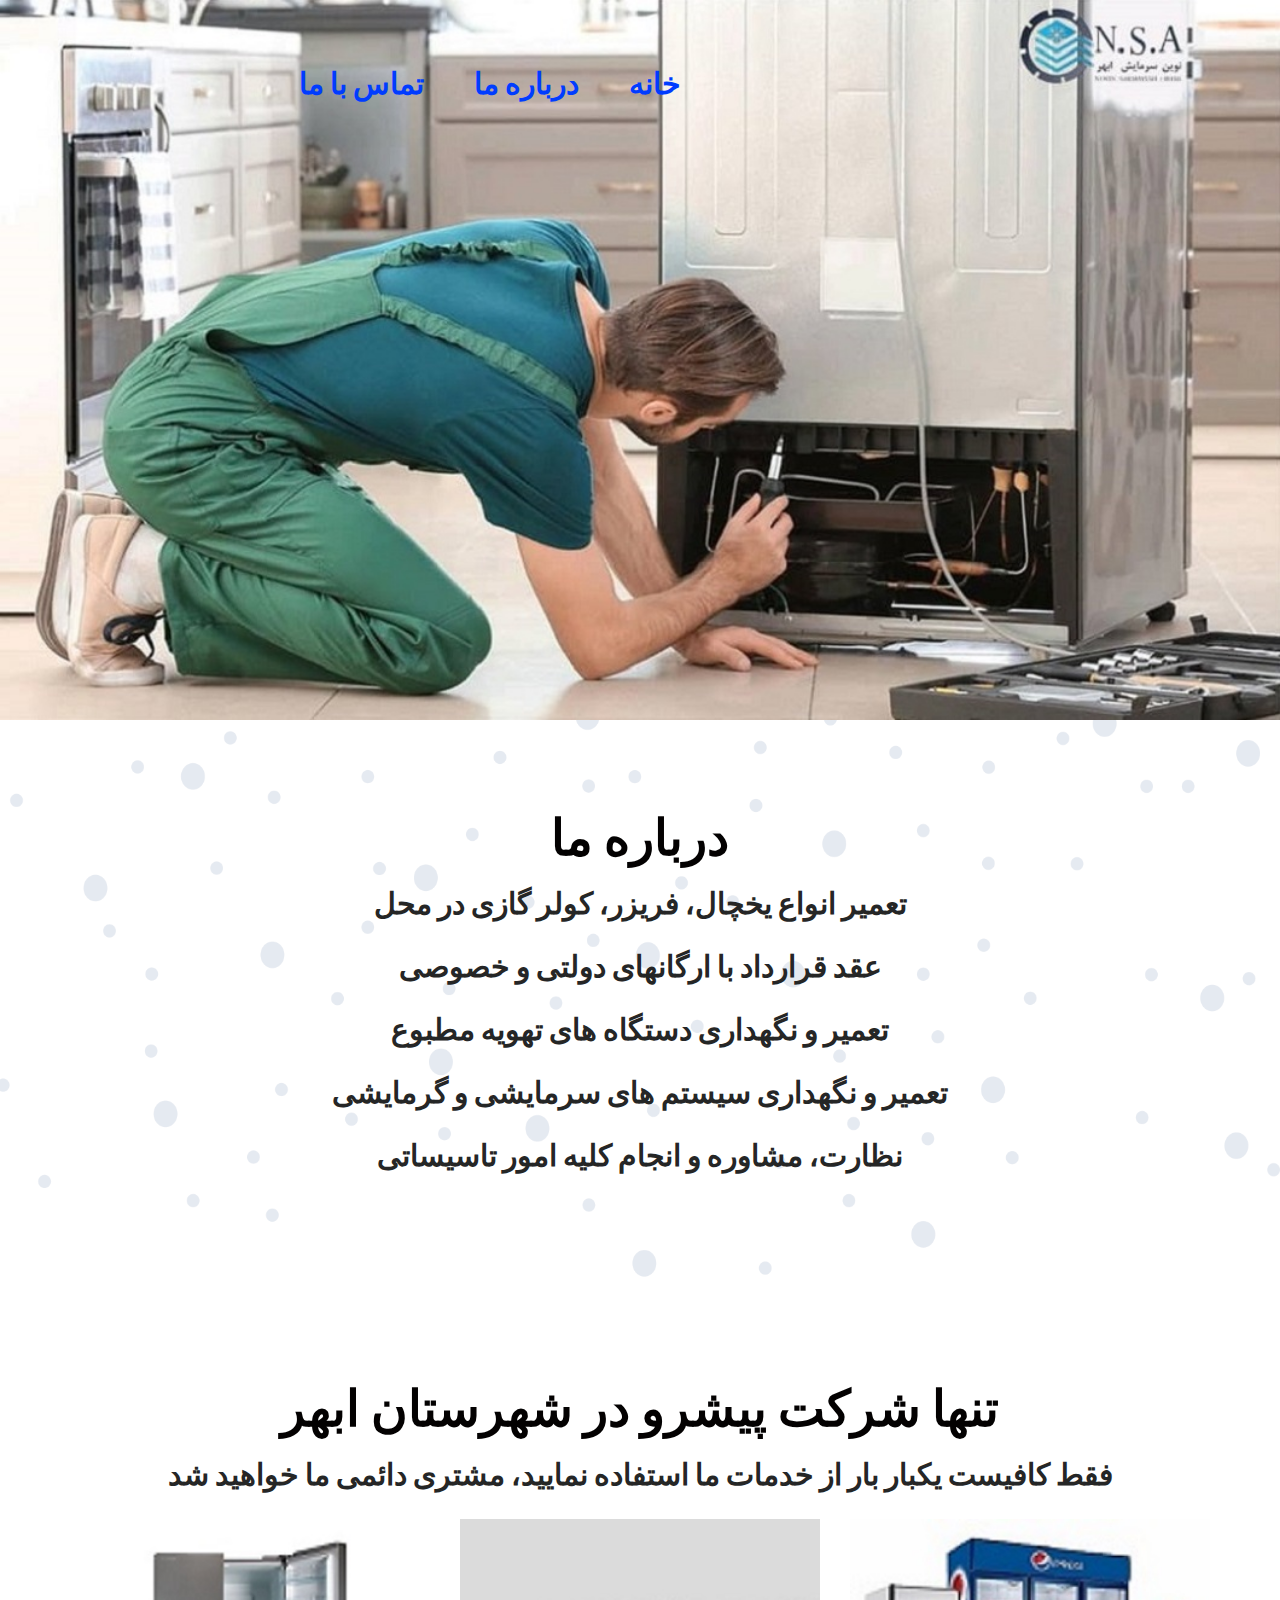
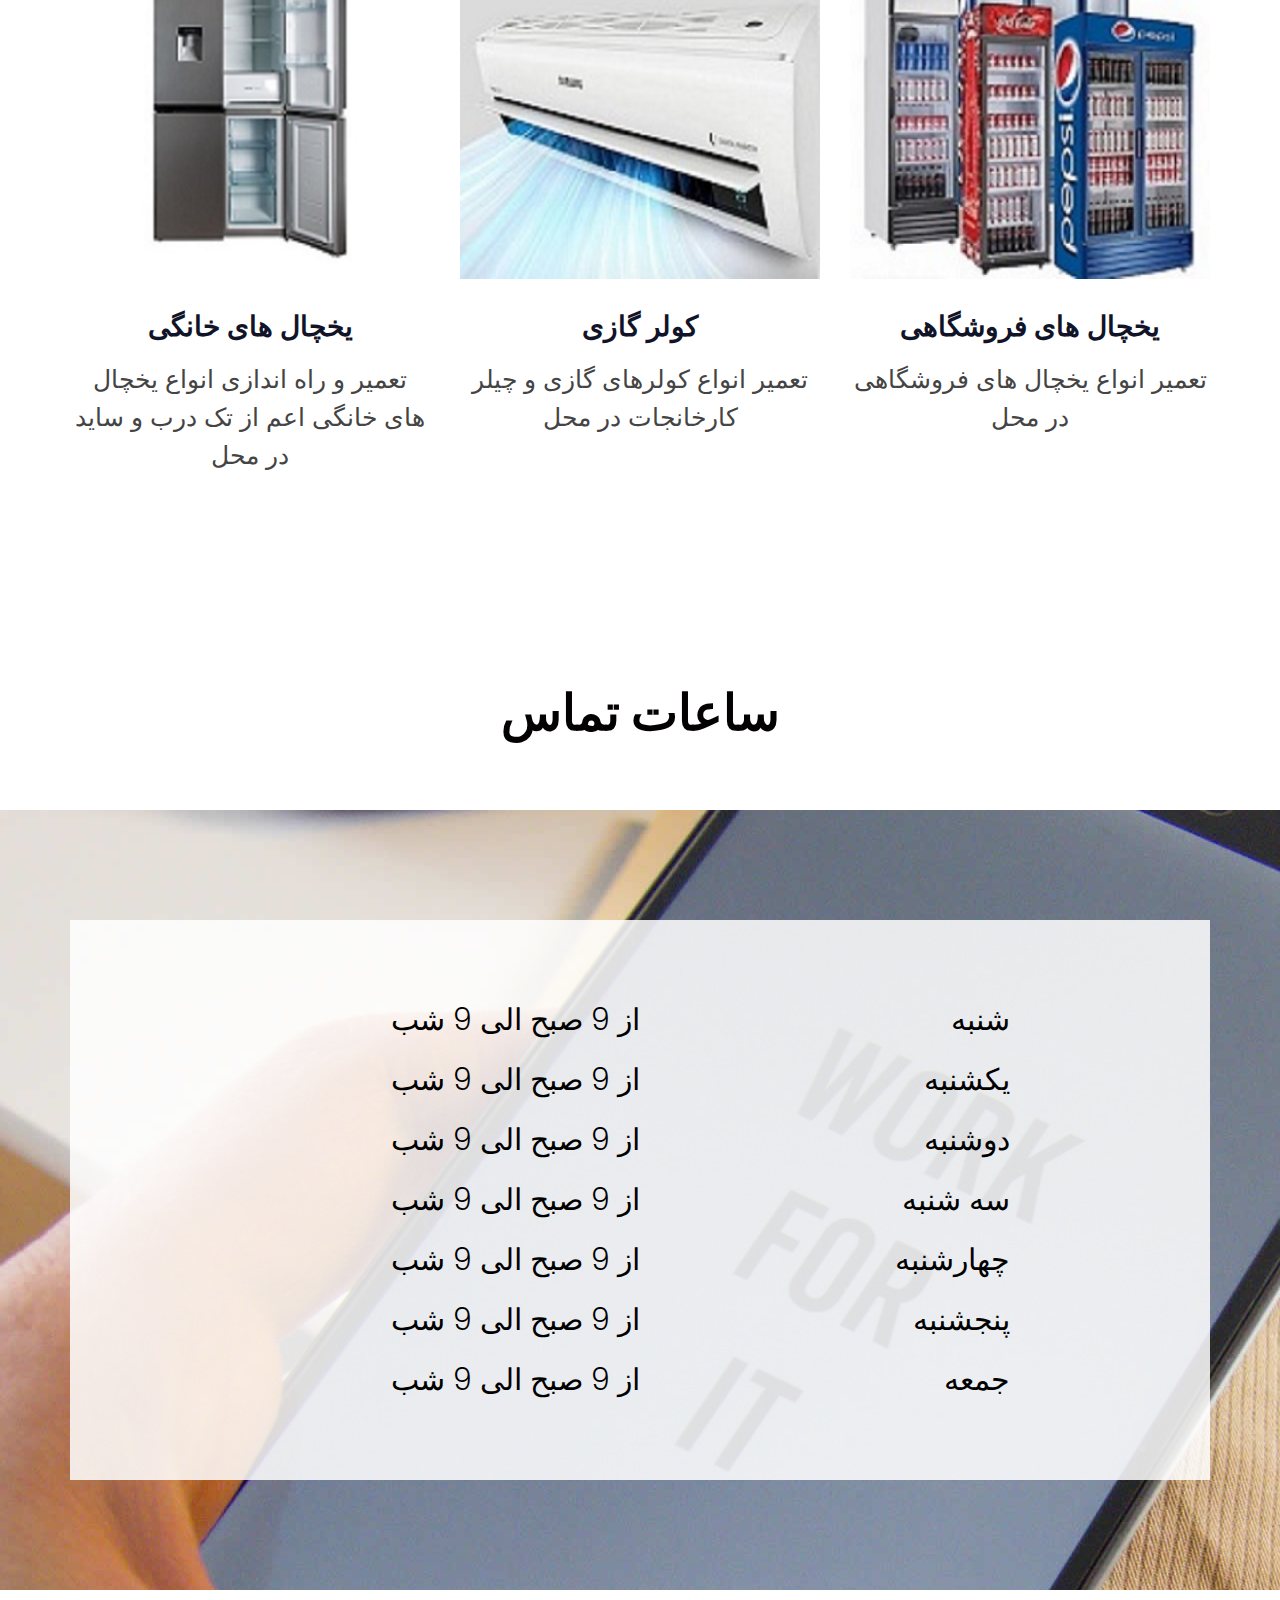
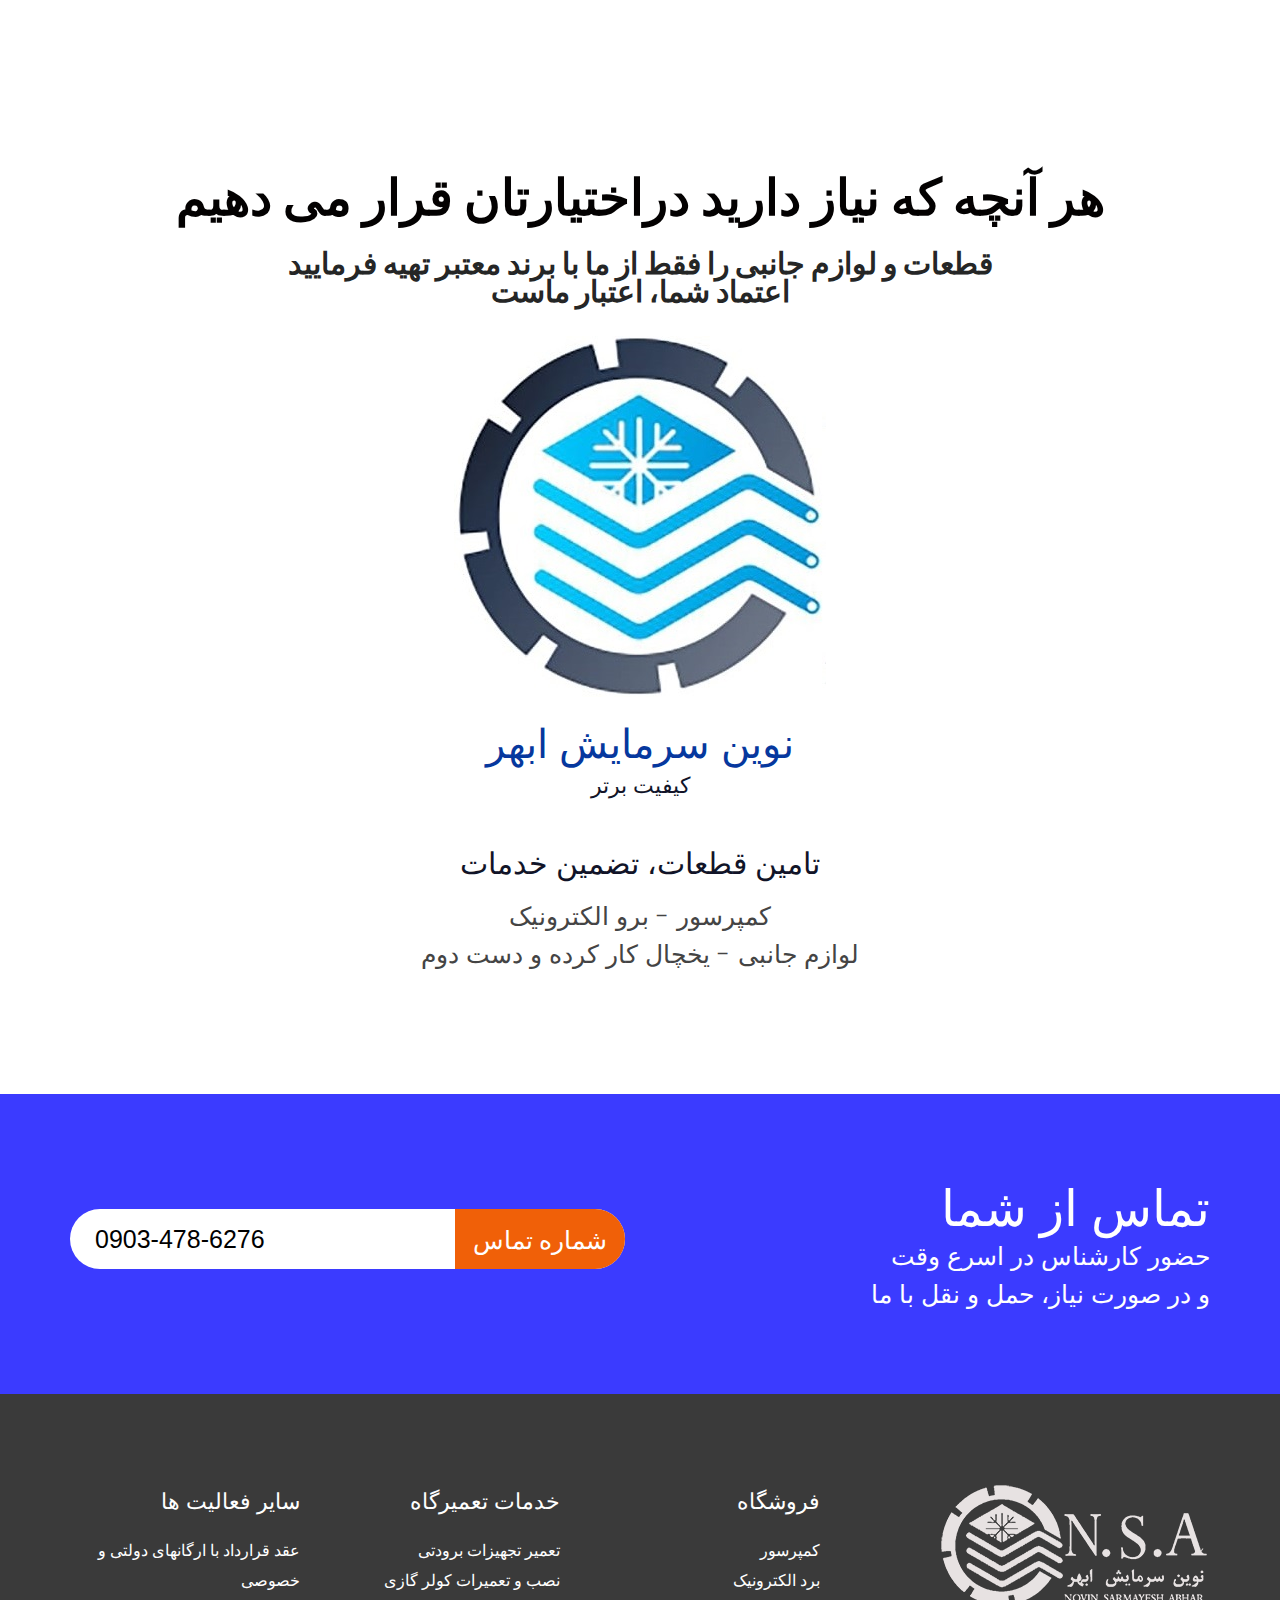
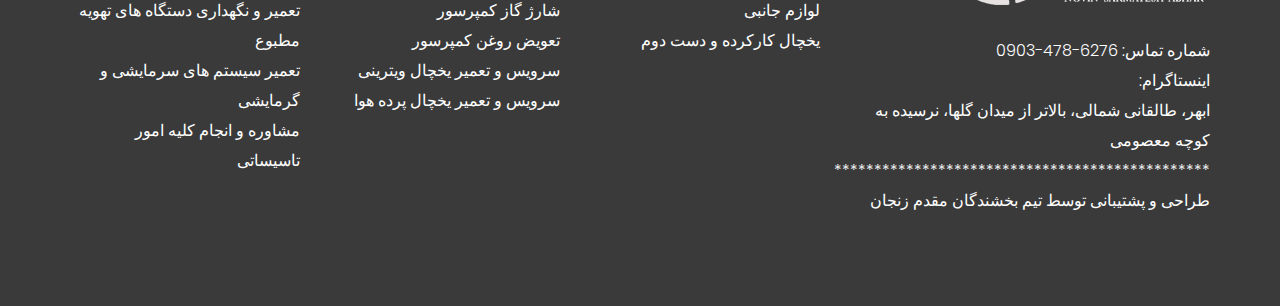
==== index.html @ c30f4f5e "init" ====
<!DOCTYPE html>
<html lang="fa">
<!-- Basic -->
<meta charset="utf-8">
<meta http-equiv="X-UA-Compatible" content="IE=edge">
<!-- Mobile Metas -->
<meta name="viewport" content="width=device-width, initial-scale=1, shrink-to-fit=no">
<!-- Site Metas -->
<title itemscope itemtype="http://schema.org/Organization">نوین سرمایش ابهر</title>
<!-- Favicon -->
<link rel="shortcut icon" href="images/title.jpg">
<link rel="apple-touch-icon" sizes="144x144" type="image/x-icon" href="images/title.jpg">
<!-- 
  
  -->

<meta name="keywords"
   content="ابهر، یخچال، تعمیر،‌گرمایش، سرمایش، برودت، فریزر، کولر گازی، مشاوره، تهویه، شهرستان ابهر، زنجان، یخچال های فروشگاهی، یخچال های خانگی، قطعات، نوین سرمایش ابهر">
<meta name="description" content="">
<meta name="author" content="">
<!-- site icon -->
<link rel="icon" href="images/logo.png" type="image/png" />
<!-- Bootstrap core CSS -->
<link href="css/bootstrap.css" rel="stylesheet">
<!-- FontAwesome Icons core CSS -->
<link href="css/font-awesome.min.css" rel="stylesheet">
<!-- Custom animate styles for this template -->
<link href="css/animate.css" rel="stylesheet">
<!-- Custom styles for this template -->
<link href="style.css" rel="stylesheet">
<!-- Responsive styles for this template -->
<link href="css/responsive.css" rel="stylesheet">
<!-- Colors for this template -->
<link href="css/colors.css" rel="stylesheet">
<!-- light box gallery -->
<link href="css/ekko-lightbox.css" rel="stylesheet">
<!--[if lt IE 9]>
   <script src="https://oss.maxcdn.com/libs/html5shiv/3.7.0/html5shiv.js"></script>
   <script src="https://oss.maxcdn.com/libs/respond.js/1.4.2/respond.min.js"></script>
   <![endif]-->
</head>

<body id="home_page" class="home_page">
   <!-- header -->
   <header class="header">

      <div class="header_top_section">
         <div class="container">
            <div class="row">
               <div class="col-lg-3">
                  <div class="full">

                  </div>
               </div>
               <div class="col-lg-9 site_information">
                  <div class="full">
                     <div class="main_menu">
                        <nav class="navbar navbar-inverse navbar-toggleable-md">
                           <button class="navbar-toggler" type="button" data-toggle="collapse"
                              data-target="#cloapediamenu" aria-controls="cloapediamenu" aria-expanded="false"
                              aria-label="Toggle navigation">
                              <span class="float-left">منو</span>
                              <span class="float-right"><i class="fa fa-bars"></i> <i class="fa fa-close"></i></span>
                           </button>
                           <div class="collapse navbar-collapse justify-content-md-center" id="cloapediamenu">
                              <ul class="navbar-nav">
                                 <li class="nav-item =active">
                                    <a class="nav-link color-aqua-hover" href="index.html">خانه</a>
                                 </li>
                                 <li class="nav-item">
                                    <a class="nav-link color-aqua-hover" href="#aboutus">درباره ما</a>
                                 </li>
                                 <li class="nav-item">
                                    <a class="nav-link color-grey-hover" href="#contactus">تماس با ما</a>
                                 </li>
                              </ul>
                              <ul class="navbar-nav">

                              </ul>
                           </div>
                        </nav>
                     </div>
                  </div>
               </div>
            </div>
         </div>
      </div>

   </header>
   <!-- end header -->

   <!-- section -->
   <section class="main_full banner_section_top">
      <div class="container-fluid">
         <div class="row">
            <div class="full">
               <div class="slider_banner">
                  <img class="img-responsive" src="images/slider_img.png" alt="#" />
                  <div class="slide_cont">
                     <div class="slider_cont_inner">


                     </div>
                  </div>
               </div>
            </div>
         </div>
      </div>
   </section>
   <!-- end section -->

   <!-- about section -->
   <section class="layout_padding section about_dottat">
      <div class="container">
         <div class="row">
            <div class="col-lg-12 text_align_center">
               <div class="full heading_s1">
                  <h2 id="aboutus">درباره ما</h2>
               </div>
               <div class="full">
                  <p class="large">تعمیر انواع یخچال، فریزر، کولر گازی در محل</p>
                  <div class="full">
                     <p class="large">عقد قرارداد با ارگانهای دولتی و خصوصی</p>
                  </div>
                  <div class="full">
                     <p class="large">تعمیر و نگهداری دستگاه های تهویه مطبوع </p>
                  </div>
                  <div class="full">
                     <p class="large"> تعمیر و نگهداری سیستم های سرمایشی و گرمایشی</p>
                  </div>
                  <div class="full">
                     <p class="large">نظارت، مشاوره و انجام کلیه امور تاسیساتی</p>
                  </div>

               </div>
            </div>
            <div class="col-md-12">

            </div>
         </div>
      </div>
   </section>
   <!-- end about section -->

   <!-- section -->
   <section class="layout_padding section">
      <div class="container">
         <div class="row">
            <div class="col-lg-12 text_align_center">
               <div class="full heading_s1">
                  <h2 itemscope itemtype="http://schema.org/Organization"> تنها شرکت پیشرو در شهرستان ابهر</h2>
               </div>
               <div class="full">
                  <p class="large">فقط کافیست یکبار بار از خدمات ما استفاده نمایید، مشتری دائمی ما خواهید شد</p>
               </div>
            </div>
         </div>
         <div class="row">

            <div class="col-md-4 text_align_center">
               <div class="cours">
                  <img class="img-responsive" src="images/cour1.png" alt="#" />
               </div>
               <h3>یخچال های فروشگاهی</h3>
               <p>تعمیر انواع یخچال های فروشگاهی در محل</p>
            </div>

            <div class="col-md-4 text_align_center">
               <div class="cours">
                  <img class="img-responsive" src="images/cour2.png" alt="#" />
               </div>
               <h3>کولر گازی</h3>
               <p>تعمیر انواع کولرهای گازی و چیلر کارخانجات در محل</p>
            </div>

            <div class="col-md-4 text_align_center">
               <div class="cours">
                  <img class="img-responsive" src="images/cour3.png" alt="#" />
               </div>
               <h3>یخچال های خانگی</h3>
               <p>تعمیر و راه اندازی انواع یخچال های خانگی اعم از تک درب و ساید در محل</p>
            </div>

         </div>

      </div>
   </section>
   <!-- end section -->

   <!-- section -->
   <section class="layout_padding section">
      <div class="container-fluid">
         <div class="row">
            <div class="col-lg-12 text_align_center">
               <div class="full heading_s1">
                  <h2>ساعات تماس</h2>
               </div>
            </div>
         </div>
         <div class="row">
            <div class="col-md-12 cours_timging_bg">
               <div class="container">
                  <div class="time_table" itemscope itemtype="http://schema.org/Time">
                     <ul>
                        <li>از 9 صبح الی 9 شب</li>
                        <li>شنبه</li>
                     </ul>
                     <ul>
                        <li>از 9 صبح الی 9 شب</li>
                        <li>یکشنبه</li>
                     </ul>
                     <ul>
                        <li>از 9 صبح الی 9 شب</li>
                        <li>دوشنبه</li>
                     </ul>
                     <ul>
                        <li>از 9 صبح الی 9 شب </li>
                        <li>سه شنبه</li>
                     </ul>
                     <ul>
                        <li>از 9 صبح الی 9 شب</li>
                        <li>چهارشنبه</li>
                     </ul>
                     <ul>
                        <li>از 9 صبح الی 9 شب</li>
                        <li>پنجشنبه</li>
                     </ul>
                     <ul>
                        <li>از 9 صبح الی 9 شب</li>
                        <li>جمعه</li>
                     </ul>
                  </div>
               </div>
            </div>
         </div>
      </div>
   </section>
   <!-- end section -->

   <!-- section -->
   <section class="layout_padding section">
      <div class="container-fluid">
         <div class="row">
            <div class="col-lg-12 text_align_center">
               <div class="full heading_s1">
                  <h2>هر آنچه که نیاز دارید دراختیارتان قرار می دهیم</h2>
               </div>
               <div class="full">
                  <p class="large">قطعات و لوازم جانبی را فقط از ما با برند معتبر تهیه فرمایید<br>اعتماد شما، اعتبار
                     ماست</p>
               </div>
            </div>
            <div class="col-md-12 testimonial">
               <div class="full text_align_center">
                  <img src="images/testimon.png" alt="#" />
                  <h3><span class="theme_color_text" itemscope itemtype="http://schema.org/Organization">نوین سرمایش
                        ابهر</span><br><small>کیفیت برتر</small></h3>
               </div>
               <div class="full margin_top_30 text_align_center">
                  <h4>تامین قطعات، تضمین خدمات</h4>
                  <p itemscope itemtype="http://schema.org/Product"> کمپرسور - برو الکترونیک<br> لوازم جانبی - یخچال کار
                     کرده و دست دوم</p>
               </div>
            </div>
         </div>
      </div>
   </section>
   <!-- end section -->


   <!-- section -->
   <section class="section blue_pattern_bg" style="background-color: #3b3bff;">
      <div class="container">
         <div class="row">
            <div class="col-md-6">
               <div class="full">
                  <h4 id="contactus"> تماس از شما</h4>
                  <p>حضور کارشناس در اسرع وقت<br>و در صورت نیاز، حمل و نقل با ما</p>
               </div>
            </div>

            <div class="col-md-6">
               <div class="form_subribe">
                  <form>
                     <input type="email" name="email" value="0903-478-6276" readonly itemscope
                        itemtype="http://schema.org/telephone" />
                     <button type="button">شماره تماس</button>
                  </form>
               </div>
            </div>
         </div>
      </div>
   </section>
   <!-- end section -->

   <!-- footer -->
   <footer class="footer layout_padding">
      <div class="container">
         <div class="row">

            <div class="col-md-4 col-sm-12">
               <a href="index.html"><img class="img-responsive" src="images/logo_footer.png" alt="#" /></a>
               <div class="footer_link_heading">
                  <div class="footer_menu margin_top_30">
                     <ul>
                        <li><a href="tel:0903-478-6276" itemscope itemtype="http://schema.org/telephone"> شماره تماس:
                              6276-478-0903 </a></li>
                        <li><a href="#">اینستاگرام: </a></li>
                        <li><a href="#" itemscope itemtype="http://schema.org/City">ابهر، طالقانی شمالی، بالاتر از میدان
                              گلها، نرسیده به کوچه معصومی</a></li>
                        <li><a href="#">***********************************************</a></li>
                        <li><a href="#">طراحی و پشتیبانی توسط تیم بخشندگان مقدم زنجان</a></li>
                     </ul>
                  </div>
               </div>
            </div>

            <div class="col-md-8">
               <div class="row">
                  <div class="col-md-4 col-sm-12">
                     <div class="footer_link_heading">
                        <h3> فروشگاه</h3>
                     </div>
                     <div class="footer_menu">
                        <ul>
                           <li><a href="#" itemscope itemtype="http://schema.org/Product">کمپرسور</a></li>
                           <li><a href="#" itemscope itemtype="http://schema.org/Product">برد الکترونیک</a></li>
                           <li><a href="#" itemscope itemtype="http://schema.org/Product">لوازم جانبی</a></li>
                           <li><a href="#" itemscope itemtype="http://schema.org/Product">یخچال کارکرده و دست دوم</a>
                           </li>
                        </ul>
                     </div>
                  </div>

                  <div class="col-md-4 col-sm-12">
                     <div class="footer_link_heading">
                        <h3> خدمات تعمیرگاه</h3>
                     </div>
                     <div class="footer_menu">
                        <ul>
                           <li><a href="#" itemscope itemtype="http://schema.org/Product">تعمیر تجهیزات برودتی </a></li>
                           <li><a href="#" itemscope itemtype="http://schema.org/Product">نصب و تعمیرات کولر گازی </a>
                           </li>
                           <li><a href="#" itemscope itemtype="http://schema.org/Product">شارژ گاز کمپرسور</a></li>
                           <li><a href="#" itemscope itemtype="http://schema.org/Product">تعویض روغن کمپرسور </a></li>
                           <li><a href="#" itemscope itemtype="http://schema.org/Product">سرویس و تعمیر یخچال ویترینی
                              </a></li>
                           <li><a href="#" itemscope itemtype="http://schema.org/Product"> سرویس و تعمیر یخچال پرده هوا
                              </a></li>
                        </ul>
                        </ul>
                        </ul>
                     </div>
                  </div>

                  <div class="col-md-4 col-sm-12">
                     <div class="footer_link_heading">
                        <h3>سایر فعالیت ها </h3>
                     </div>
                     <div class="footer_menu">
                        <ul>
                           <li><a href="#">عقد قرارداد با ارگانهای دولتی و خصوصی </a></li>
                           <li><a href="#">تعمیر و نگهداری دستگاه های تهویه مطبوع </a></li>
                           <li><a href="#">تعمیر سیستم های سرمایشی و گرمایشی </a></li>
                           <li><a href="#"> مشاوره و انجام کلیه امور تاسیساتی</a></li>

                        </ul>
                     </div>
                  </div>
               </div>
            </div>

         </div>
      </div>
   </footer>

   <!-- end footer -->
   <!-- Core JavaScript
         ================================================== -->
   <script src="js/jquery.min.js"></script>
   <script src="js/tether.min.js"></script>
   <script src="js/bootstrap.min.js"></script>
   <script src="js/parallax.js"></script>
   <script src="js/animate.js"></script>
   <script src="js/ekko-lightbox.js"></script>
   <script src="js/custom.js"></script>
</body>

</html>
---- style.css ----
/*-------------------------------------------------------------------
    File Name: style.css
-------------------------------------------------------------------*/

/*-------------------------------------------------------------------
    1.import file
-------------------------------------------------------------------*/

@import url('https://fonts.googleapis.com/css?family=Poppins:100,100i,200,200i,300,300i,400,400i,500,500i,600,600i,700,700i,800,800i,900,900i');
@import url('https://fonts.googleapis.com/css?family=Raleway:100,100i,200,200i,300,300i,400,400i,500,500i,600,600i,700,700i,800,800i,900,900i');

/*-------------------------------------------------------------------
    2.basic
-------------------------------------------------------------------*/

body {
    font-size: 14px;
    line-height: normal;
    background-color: #fff;
}

body {
    overflow-x: hidden;
}

* {
    margin: 0;
    padding: 0;
    box-sizing: border-box;
}

h1,
h2,
h3,
h4,
h5,
body,
p {
    font-family: 'Poppins', sans-serif;
}

h1,
h2,
h3,
h4,
h5,
h6 {
    font-weight: 700;
    color: #111428;
}

h1:hover a,
h2:hover a,
h3:hover a,
h4:hover a,
h5:hover a,
h6:hover a {
    color: #121212 !important;
}

h1 {
    font-size: 32px;
    line-height: 40px;
    margin-bottom: 23px
}

h2 {
    font-size: 50px;
    line-height: 55px;
    margin-bottom: 20px;
    color: #030101;
    font-weight: 700;
}

h3 {
    font-size: 35px;
    line-height: normal;
    margin-bottom: 17px;
    font-weight: 600;
    color: #111428;
    letter-spacing: -1px;
    line-height: 35px;
}

h4 {
    font-size: 19px;
    line-height: 29px;
    margin-bottom: 14px
}

h5 {
    font-size: 17px;
    line-height: 25px;
    margin-bottom: 11px
}

h6 {
    font-size: 16px;
    line-height: 24px;
    margin-bottom: 11px
}

a {
    color: #121212;
}

body,
p {
    color: #9f9f9f;
}

p {
    margin-bottom: 30px;
    font-size: 25px;
    line-height: normal;
    color: #444;
    font-weight: 300;
}

p.large {
    margin-bottom: 30px;
    font-size: 30px;
    line-height: 28px;
    color: #252626;
    font-weight: 700;
    margin-top: 5px;
}

ol,
ul {
    list-style: none;
    margin: 0;
}

a {
    text-decoration: none !important;
}

.white_fonts p,
.white_fonts h1,
.white_fonts h2,
.white_fonts h3,
.white_fonts h4,
.white_fonts h5,
.white_fonts h6,
.white_fonts ul,
.white_fonts ul li,
.white_fonts ul li a,
.white_fonts ul i,
.white_fonts .post_info i,
.white_fonts div,
.white_fonts a.read_morem,
.white_fonts small {
    color: #fff !important;
}

.blockquote {
    border: 1px solid #e2e2e2 !important;
    background: #fff none repeat scroll 0 0;
    font-size: 1.1rem;
    font-style: italic;
    margin-bottom: 1.5rem;
    border-radius: 0 !important;
    padding: 2rem;
}

.check li:before {
    content: "\f06c";
    font-family: "FontAwesome";
    font-size: 16px;
    left: 0;
    padding-right: 8px;
    position: relative;
    top: 2px;
}

.check li {
    list-style: none;
    margin-bottom: 0.5rem;
}

.check li:last-child {
    margin-bottom: 0;
}

.check {
    margin-left: 0;
    padding-left: 0;
    margin: 0;
}

.check li a {}

hr.invis {
    border: 0;
    margin: 2rem 0;
}

.margin_top_0 {
    margin-top: 0 !important;
}

.margin_top_10 {
    margin-top: 10px;
}

.margin_top_20 {
    margin-top: 20px;
}

.margin_top_30 {
    margin-top: 30px !important;
}

.margin_top_40 {
    margin-top: 40px;
}

.margin_top_50 {
    margin-top: 50px !important;
}

.margin_top_60 {
    margin-top: 60px;
}

.margin_top_70 {
    margin-top: 70px;
}

.margin_top_80 {
    margin-top: 80px;
}

.margin_top_90 {
    margin-top: 90px;
}

.margin_top_100 {
    margin-top: 100px;
}

.margin_bottom_0 {
    margin-bottom: 0 !important;
}

.margin_bottom_10 {
    margin-bottom: 10px;
}

.margin_bottom_20 {
    margin-bottom: 20px;
}

.margin_bottom_30 {
    margin-bottom: 30px;
}

.margin_bottom_40 {
    margin-bottom: 40px;
}

.margin_bottom_50 {
    margin-bottom: 50px;
}

.margin_bottom_60 {
    margin-bottom: 60px;
}

.margin_bottom_70 {
    margin-bottom: 70px;
}

.margin_bottom_80 {
    margin-bottom: 80px;
}

.margin_bottom_90 {
    margin-bottom: 90px;
}

.margin_bottom_100 {
    margin-bottom: 100px;
}

.span1,
.span2,
.span3,
.span4,
.span5,
.span6,
.span7,
.span8,
.span9,
.span10 {
    padding: 0 15px;
    float: left;
    min-height: 25px;
}

.border_radius_0 {
    border-radius: 0 !important;
}

.span1 {
    width: 10%;
}

.span2 {
    width: 20%;
}

.span3 {
    width: 30%;
}

.span4 {
    width: 40%;
}

.span5 {
    width: 50%;
}

.span6 {
    width: 60%;
}

.span7 {
    width: 70%;
}

.span8 {
    width: 80%;
}

.span9 {
    width: 90%;
}

.span10 {
    width: 100%;
}

.center {
    justify-content: center;
    display: flex;
}

.full {
    width: 100%;
    float: left;
}

.only_md_display {
    display: none;
}

.cpy p {
    margin: 0;
}

.cpy p {
    margin: 15px 0;
    text-align: center;
    font-size: 16px;
    font-weight: 300;
}

.margin_bottom_0 {
    margin-bottom: 0 !important; 
}

a:focus, a:hover {
    color: #06389e;
    text-decoration: underline;
}



button.navbar-toggler .fa-close {
    display: none;
}

button.navbar-toggler[aria-expanded="false"] .fa-bars {
    display: block;
}

button.navbar-toggler[aria-expanded="true"] .fa-close {
    display: block;
}

button.navbar-toggler[aria-expanded="true"] .fa-bars {
    display: none;
}

.footer_menu ul li {
    font-size: 16px;
    line-height: 30px;
}

.footer_menu ul li a {
    color: #fff;
    font-weight: 300;
}

.field input {
    width: 100%;
    margin-top: 10px;
    border: none;
    min-height: 45px;
    padding: 0 20px;
    line-height: 45px;
    font-size: 15px;
    font-family: 'Poppins', sans-serif;
}

.form_cont form {
    width: 100%;
}

.form_cont form input {
    width: 100%;
    border-radius: 200px;
    height: 60px;
    padding: 10px 30px;
    background: #e7e6e6;
    font-size: 17px;
    color: #929292;
    font-weight: 200;
    border: none;
    margin: 20px 0 0 0;
}

.form_cont form textarea {
    width: 100%;
    border-radius: 200px;
    height: 100px;
    padding: 20px 30px;
    background: #e7e6e6;
    font-size: 17px;
    color: #929292;
    border: none;
    font-weight: 200;
    margin: 20px 0 0 0;
}

.form_cont button {
    width: 185px;
    background: #f06008;
    border: none;
    color: #fff;
    height: 65px;
    font-size: 18px;
    font-weight: 300;
    border-radius: 100px;
    line-height: 72px;
    text-transform: uppercase;
    margin-top: 20px;
}

.padding_bottom_0 {
    padding-bottom: 0 !important;
}

.padding-left_0 {
    padding-left: 0;
}

.blog_detail h3 {
    text-transform: none;
    font-weight: 500;
    line-height: 32px;
    margin-bottom: 20px;
    text-align: justify;
}

.form_contact_main .field {
    width: 50%;
    float: left;
    padding: 0 5px;
}

.half_grey_section {
    background: #252525;
}

.br_single_blog_2 {
    float: left;
    width: 100%;
    margin: 15px 0;
}

.br_single_blog_2 hr {
    border-top: 2px dotted #d3d3d3;
    margin-top: 25px;
    margin-bottom: 25px;
}

.layout_padding_grey_half {
    padding: 80px 105px 80px 90px;
    text-align: center;
}

.layout_padding {
    padding: 90px 0;
}

.width_50 {
    width: 50%;
}

.ekko-lightbox-nav-overlay a {
    opacity: 1 !important;
}

.ekko-lightbox .modal-content {
    box-shadow: none !important;
    border: solid #fff 4px;
}

.modal-backdrop.show {
    opacity: 0.7;
}

.text_align_center {
    text-align: center;
}

.field {
    float: left;
    width: 100%;
    margin-bottom: 5px;
}

.field label {
    float: left;
    width: 36%;
    font-size: 14px;
    font-weight: 500;
    color: #000000;
    margin: 0;
    min-height: 40px;
    line-height: 40px;
}

.custom_field {
    float: right;
    width: 64%;
    background: #f8f8f8;
    border: solid #e1e1e1 1px;
    min-height: 40px;
    border-radius: 5px;
    color: #000;
    font-size: 14px;
    padding: 5px 15px;
}

.field label {
    float: left;
    width: 36%;
    font-size: 14px;
    font-weight: 500;
    color: #000000;
    margin: 0;
    min-height: 40px;
    line-height: 40px;
}

.form_full label {
    width: 100%;
}

form#commant_form div.field textarea.custom_field {
    margin-bottom: 10px;
}

.form_full textarea {
    min-height: 100px;
    width: 100%;
}

.border-radius_0 {
    border-radius: 0 !important;
}

.form_full input,
.form_full select {
    width: 100%;
    height: 50px;
}

.main_full.inner_page {
    background: #80909c;
    text-align: center;
    min-height: 180px;
}

.main_full.inner_page h3 {
    color: #fff;
    margin: 0;
    font-weight: 600;
    text-transform: uppercase;
    line-height: 175px;
    text-align: center;
}

.small_heading.main-heading {
    margin-bottom: 20px;
    width: 100%;
}

.small_heading.main-heading h2 {
    font-size: 20px;
    margin-bottom: 5px;
    font-weight: 600;
}

.main-heading::after {
    width: 30px;
    height: 4px;
    background: #feb61a;
    content: "";
    margin: 0;
    display: block;
    position: relative;
}

.slide_cont {
    position:
     absolute;
    top: 415px;
    width: 100%;
}

.product_section {
    position: relative;
    z-index: 1;
}

.slider_banner img {
    width: 100%;
}

.slider_banner {
    position: relative;
    text-align: center;
}

.slide_cont {
    position: absolute;
    top: 415px;
}

.slide_cont h3 {
    color: #fff;
    font-size: 70px;
    letter-spacing: -2px;
    margin: 0 0 60px 0;
    font-weight: 700;
}

.slider_cont_inner {

    width: 1085px;
    text-align: center;
    margin: 0 auto;

}

.slider_cont_inner p {

    color: #fff;
    font-size: 21px;

}

.time_table ul li {
    font-size: 21px;
    color: #000;
    float: left;
}

.time_table {
    background: rgba(255,255,255,.85);
    margin-top: 110px;
    min-height: 560px;
    padding: 30px;
}

.blue_bt {
    width: 265px;
    height: 65px;
    background: #0e24cb;
    color: #fff;
    text-align: center;
    line-height: 65px;
    font-size: 20px;
    font-weight: 400;
    margin: 45px auto 0;
    display: flex;
    justify-content: center;
}

.blue_bt:hover,
.blue_bt:focus {
   background: #111;
   color: #fff;
   transition: ease all 0.5s;
}

.cours + h3 {
    margin-top: 30px;
    font-size: 28px;
}

.cours img {
    max-width: 100%;
}

.cours_timging_bg {
    background: url("images/cours_bg.jpg");
    min-height: 780px;
    width: 100%;
    margin-top: 50px;
}

.time_table {
    background: rgba(255,255,255,.85);
    margin-top: 110px;
    min-height: 560px;
    padding: 70px 200px;
    direction: rtl;
}

.time_table ul {
    width: 100%;
}

.time_table ul li {
    float: left;
    width: 50%;
    font-size: 30px;
    font-weight: 300;
    color: #000;
    line-height: 60px;
}

.theme_color_text {
    color: #06389e;
}

.testimonial h3 {
    font-size: 40px;
    font-weight: 400;
    margin-top: 30px;
}

.testimonial h3 small {
    font-size: 22px;
    font-weight: 400;
    line-height: normal;
}

.testimonial h4 {
    font-size: 30px;
    font-weight: 500;
    margin-bottom: 20px;
}

body#inner_page header.header {
    background-image: url('images/slider_img.png');
    background-size: 100% auto;
    position: relative;
}

.blue_pattern_bg {
    background-image: url('images/blue_bg.png');
    background-attachment: fixed;
    background-position: center center;
    min-height: 300px;
    padding: 100px 0 0;
}

.blue_pattern_bg h4 {
    color: #fff;
    font-size: 50px;
    font-weight: 400;
    margin-bottom: 15px;
    margin-left: 45px;
    direction: rtl;
}

.blue_pattern_bg p {
    margin: 0 !important;
    color: #fff;
    direction: rtl;
}

.form_subribe input {
    width: 100%;
    background: #fff;
    border: none;
    height: 60px;
    padding: 0 170px 0 25px;
    font-size: 25px;
    line-height: 60px;
    direction: initial;
}

form {
    position: relative;
}

.form_subribe button {
    background: #f06008;
    border: none;
    color: #fff;
    float: right;
    position: absolute;
    right: 0;
    top: 0;
    width: 170px;
    height: 60px;
    font-size: 25px;
    font-weight: 400;
    line-height: 62px;
}

.form_subribe {
    border-radius: 75px;
    overflow: hidden;
    margin-top: 15px;
}

.footer {
    background: #3a3a3a;
}

.footer_link_heading h3 {
    color: #fff;
    font-size: 22px;
    font-weight: 300;
    letter-spacing: 0;
}

.footer_menu ul {
    list-style: none;
}

.footer_menu ul li {

}

/**---- Style the tab ----**/

.tab-details {
    float: right;
    padding: 2rem 0;
    width: 80%;
    background-color: #ffffff;
}

.tab-details .blog-meta h4 {
    font-size: 14px;
    margin: 0;
    padding: 0.5rem 0 0;
    line-height: 1.4;
}

div.tab {
    float: left;
    padding: 2rem 0;
    width: 20%;
    position: static;
    height: 100%;
    background-color: #121212;
}

div.tab button {
    display: block;
    background-color: inherit;
    color: black;
    padding: 0.9rem 1rem 0.7rem;
    width: 100%;
    border: 0;
    outline: none;
    text-align: right;
    cursor: pointer;
    -webkit-transition: all .3s ease-in-out;
    -moz-transition: all .3s ease-in-out;
    -ms-transition: all .3s ease-in-out;
    -o-transition: all .3s ease-in-out;
    transition: all .3s ease-in-out;
    font-size: 14px;
    font-weight: 400;
    border-bottom: 0 solid #303030;
    line-height: 1;
    text-transform: capitalize;
}

div.tab button:hover,
div.tab button.active {
    background-color: #ffffff;
    border-right: 0 solid #303030;
    border-bottom: 0 solid #303030;
    border-left: 0 solid #303030;
}

div.tab button:hover {
    border-top: 0;
}

.tabcontent {
    padding: 0 2rem;
    display: none;
}

.tabcontent.active {
    display: block;
}


/* Style the topbar-section */

.topsocial .fa {
    margin-right: 0.5rem;
    font-size: 15px;
}

.topbar-section {
    display: block;
    position: relative;
    background-color: #1d1d1d;
    padding: 0.8rem 2rem;
    font-size: 14px;
}

.blog-list-widget .w-100,
.footer,
.header .dropdown-item,
.header .dropdown-item:hover,
.header .dropdown-item:focus,
div.tab button,
.topbar-section,
.topbar-section a {
    color: rgba(255, 255, 255, 1) !important;
}

div.tab button:hover,
div.tab button.active,
.topbar-section a:focus,
.topbar-section a:hover {
    color: rgba(255, 255, 255, 1) !important;
}

.topbar-section .list-inline {
    margin: 0;
    padding: 0;
}

.topbar-section .tooltip-inner {
    margin-top: 10px !important;
}

.topbar-section .list-inline-item {
    padding: 0 0 0 0.5rem !important;
}

.custom-select {
    border: 1px solid #e2e2e2;
    border-radius: 0;
    color: #464a4c;
    display: inline-block;
    font-size: 12px;
    font-weight: lighter;
    line-height: 1.25;
    max-width: 100%;
    min-height: 45px;
    outline: medium none;
    width: 100%;
}

.table-bordered thead td,
.table-bordered thead th {
    border: 0 none;
}

.page-title {
    position: relative;
    padding: 3rem 0 3rem;
}

.page-title h1 {
    font-size: 34px;
    margin-bottom: 0;
    font-weight: bold;
}

.page-title p {
    font-size: 18px;
    margin-bottom: 0;
    padding-bottom: 0;
}

.breadcrumb-item {
    display: inline;
    text-transform: uppercase;
    letter-spacing: 1px;
    font-size: 11px;
    float: none;
}

.breadcrumb {
    margin-top: 1.6em;
    background-color: transparent;
    border-radius: 0;
    list-style: outside none none;
    margin-bottom: 0;
    padding: 0;
}

.withoutdesc .breadcrumb {
    margin-top: 0;
    line-height: 1;
}

.withbg {
    background: rgba(0, 0, 0, 0) url("images/slider_bg.png") no-repeat scroll center bottom;
    height: 245px;
    position: absolute;
    top: 30px;
    width: 100%;
    left: 0;
    right: 0;
    text-align: center;
    margin: auto;
}

select.form-control:not([size]):not([multiple]) {
    color: #767676;
}

.form-control::-webkit-input-placeholder {
    color: #767676;
    opacity: 1;
}

.form-control::-moz-placeholder {
    color: #767676;
    opacity: 1;
}

.form-control:-ms-input-placeholder {
    color: #767676;
    opacity: 1;
}

.form-control::placeholder {
    color: #767676;
    opacity: 1;
}

a {
    text-decoration: none !important
}

.entry {
    position: relative;
}

.entry:hover .magnifier {
    top: 0;
}

.magnifier {
    position: absolute;
    top: 500px;
    left: 0;
    bottom: 0;
    right: 0;
    opacity: 0;
    -webkit-transition: all .3s ease-in-out;
    -moz-transition: all .3s ease-in-out;
    -ms-transition: all .3s ease-in-out;
    -o-transition: all .3s ease-in-out;
    transition: all .3s ease-in-out;
    -webkit-transform: scale(1);
    -moz-transform: scale(1);
    -ms-transform: scale(1);
    -o-transform: scale(1);
    transform: scale(1);
}

.pager p {
    color: #222222;
    padding-bottom: 0;
    margin-bottom: 0;
}

.pager a,
.magni-like a {
    color: #999999;
}

.magni-desc h4 {
    color: #ffffff;
    text-transform: capitalize;
    font-size: 21px;
    padding-bottom: 5px;
    margin-bottom: 0;
}

.magni-desc a {
    color: #ffffff;
}

.magni-desc small {
    opacity: 1;
    color: #ffffff;
    font-size: 12px;
    text-transform: uppercase;
}

.magni-desc {
    position: absolute;
    bottom: 20%;
    margin: -25px auto;
    text-align: center;
    left: 0;
    right: 0;
}

.with-desc .magnifier {
    left: 0;
    background-color: rgba(0, 0, 0, 0.5);
    right: 0;
    bottom: 0;
    top: 0 !important;
}

.with-desc h4 {
    padding: 10px 0 0;
    margin-bottom: 0;
    font-size: 19px;
}

.with-desc small {
    display: block;
    font-size: 11px;
    letter-spacing: 1px;
    text-transform: uppercase;
}

.about_dottat {
    background: url('images/dottet_bg.png');
    background-size: cover;
    background-position: center bottom;
}

/*-------------------------------------------------------------------
    3.header
-------------------------------------------------------------------*/

.header {
    padding: 0;
    margin-top: 0;
    position: absolute;
    z-index: 2;
    width: 100%;
    top: 0;
    background: transparent;
}

.navbar-inverse {
    padding: 0;
    z-index: 1;
}

.navbar-inverse .navbar-nav .nav-link, .navbar-nav .nav-link {
    font-size: 30px;
    font-weight: 800;
    line-height: normal;
    color: rgb(0, 60, 255);
    letter-spacing: 0px;
    transition: ease all 0.5s;
}

header .main_menu .nav-item.active a.nav-link {
    color: #000 !important;
}

.dropdown-toggle::after {
    display: inline-block;
    width: auto;
    height: auto;
    margin-left: 0.2em;
    margin-top: 0rem;
    vertical-align: middle;
    content: "\f107";
    border: 0;
    font-family: 'FontAwesome';
}

.navbar-toggleable-md .navbar-nav .nav-link {
    padding: 22px 25px 22px ;
}

.header-section {
    padding: 2rem 0 4rem;
    background-color: #ffffff;
}

.logo img {
    max-width: 324px;
    max-width: 100%;
    margin: auto;
    text-align: center;
    display: block;
}

.navbar-nav {
    margin: 0;
}

.header .dropdown-menu {
    box-shadow: none;
    border-radius: 0;
    min-width: 240px;
    border: 0;
    margin-top: 0 !important;
    border-color: #edeff2;
    background-color: #121212;
}

.header .dropdown-item {
    text-transform: capitalize;
    font-size: 14px;
    padding: 10px 1.5rem;
    background-color: #111428;
    font-weight: 300;
}

.header .dropdown ul li:last-child {
    border-bottom: 0;
}

.header .dropdown-item span {
    position: absolute;
    right: 20px;
    top: 2px;
}

.header .container-fluid {
    max-width: 1240px;
}

.header-section {
    margin-bottom: 0;
}

.header .container {
    padding-left: 0;
    padding-right: 0;
}

.heading_s2 {
    margin-bottom: 50px;
}

.topmenu i {
    padding-right: 0.3rem;
}

.menu-large {
    overflow: hidden;
    position: static !important;
}

.dropdown-menu.megamenu {
    left: 0;
    right: 0;
    margin-top: 10px !important;
    width: 100%;
    background-color: #121212 !important;
}

.dropdown-menu .fa.fa-angle-right {
    position: absolute;
    right: 0px;
    top: 10px;
}

.dropdown-menu .dropdown-menu {
    margin-top: 0 !important
}

.mega-menu-content {
    position: relative;
    padding: 0;
    margin: 0 -10px;
    background-color: #121212;
}

/**---- header top ----**/

.header_top_section {
    min-height: auto;
}

/**---- logo ----**/

.logo {
    float: left;
    margin-top: 25px;
    margin-bottom: 25px;
}

.site_information {
    padding-top: 25px;
}

.site_information ul {
    padding: 0;
    list-style: none;
    margin: 14px 0 0;
    float: right;
    width: auto;
}

.site_information ul + ul {
    margin-top: 5px;


.site_information ul li {
    margin-left: 0;
}

.site_information ul li {
    float: left;
}

.site_information ul li span.infor_text {
    font-size: 15px;
    color: #111428;
    font-weight: 300;
    line-height: 20px;
}

.site_information ul li span.infor_text strong {
    font-weight: 700;
}

.site_information ul li span.icon_img {
    margin-right: 15px;
    display: flex;
    justify-content: center;
    align-items: center;
}

/**---- header bottom section ----**/

.header_bottom_section {
    min-height: 70px;
    background: #fff;
}

.header_bottom_section .main_menu {
    float: left;
    padding-left: 0;
}

/**---- search bar menu ----**/

.header_bottom_section .search_bar {
    float: right;
    width: 275px;
    height: 70px;
    background: #111428;
}

.header_bottom_section .search_bar {
    float: right;
    width: 280px;
    height: 70px;
    background: #eaeaea;
    padding: 21px 25px;
}

.header_bottom_section .search_bar form {
    float: left;
    width: 100%;
}

.header_bottom_section .search_bar form input.search_field {

    width: 100%;
    padding: 0;
    border: none;
    height: 25px;
    color: #757474 !important;
    background: #eaeaea;
    font-weight: 200;
    font-family: 'Poppins', sans-serif;
    font-size: 17px;
    letter-spacing: 0px;

}


.header_bottom_section .search_bar form input.search_field:focus {
    box-shadow: none !important;
}

.header_bottom_section .search_bar form button {
    position: absolute;
    width: 25px;
    padding: 0;
    background: transparent;
    border: none;
    color: #757474;
    font-size: 21px;
    right: 32px;
    cursor: pointer;
}

.header_bottom_section .search_bar ::placeholder {
    color: #bab6b6;
    opacity: 1;
}

.site_information ul li, .site_information ul li a {
    font-size: 16px;
    color: #eaeaea;
    font-weight: 300;
}

/*-------------------------------------------------------------------
    4.section
-------------------------------------------------------------------*/

.img-responsive {
    max-width: 100%;
}

.padding_bottom_0 {
    padding-bottom: 0 !important;
}

.padding_top_0 {
    padding-bottom: 0 !important;
}

.section {
    position: relative;
    display: block;
    padding: 4rem 0;
    background-color: #ffffff;
}

.white_bg {
    background: #fff;
}

.page-title {
    padding: 8rem 0 5.4rem !important;
    margin-top: -2.6rem;
}

.page-title p {
    padding-top: 1rem;
    padding-bottom: 0;
    margin-bottom: 0;
}

.page-title p,
.page-title h1 {
    color: #ffffff !important;
}

.parallax {
    background-attachment: fixed;
    background-position: 50% 0;
    background-repeat: no-repeat;
    height: 100%;
    position: relative;
    -webkit-background-size: cover;
    -moz-background-size: cover;
    -o-background-size: cover;
    background-size: cover;
}

.parallax.parallax-off {
    background-attachment: scroll !important;
    display: block;
    height: 100%;
    min-height: 100%;
    overflow: hidden;
    position: relative;
    background-position: top center;
    vertical-align: sub;
    width: 100%;
}

.no-scroll-xy {
    overflow: hidden !important;
    -webkit-transition: all .4s ease-in-out;
    -moz-transition: all .4s ease-in-out;
    -ms-transition: all .4s ease-in-out;
    -o-transition: all .4s ease-in-out;
    transition: all .4s ease-in-out;
}

.tagline p {
    font-style: italic;
    font-size: 16px;
}

.tagline h3 {
    font-size: 31px;
    margin: 0 0 1.8rem;
    padding: 0;
}

.section-title {
    display: block;
    position: relative;
    margin-bottom: 3rem
}

.section-title h3 {
    z-index: 1;
    font-size: 30px;
    position: relative;
    font-weight: bold;
    text-transform: capitalize;
}

.section-title .lead {
    font-size: 18px;
    margin-bottom: 0;
    font-style: italic;
    padding: 0;
    margin-top: 1rem
}

.section-title h3 .font-backend {
    bottom: -40px;
    color: #f2f2f2;
    font-family: Cochin;
    font-size: 140px;
    height: 80px;
    left: 0;
    line-height: 80px;
    opacity: 0.1;
    position: absolute;
    right: 0;
    z-index: -1;
}

.tagline-message h3 {
    padding: 0;
    font-size: 34px;
    margin: 0;
    line-height: 1.5;
    color: #ffffff;
    font-weight: bold;
}

.nopadtop {
    padding-top: 0 !important;
}

.box {
    background-color: #ffffff;
    padding: 2rem;
    position: relative;
    z-index: 11;
}

.box:hover img {
    top: -10px;
}

.box p {
    padding: 0;
    margin-bottom: 1rem;
}

.box img {
    margin-bottom: 1.5rem;
    display: block;
    line-height: 1;
    width: 60px;
    height: 82px;
    min-height: 82px;
    top: 0;
    position: relative;
    -webkit-transition: all .3s ease-in-out;
    -moz-transition: all .3s ease-in-out;
    -ms-transition: all .3s ease-in-out;
    -o-transition: all .3s ease-in-out;
    transition: all .3s ease-in-out;
}

.box h4 {
    font-size: 18px;
    text-transform: capitalize;
    font-weight: bold;
    margin-bottom: 1rem;
    padding: 0;
}

.m30 {
    margin-top: -60px;
}

.p120 {
    padding-bottom: 6.6rem;
    padding-top: 4rem;
}

.yellow_bg {
    background: #feb61a;
}

.pettr {
    background-image: url(images/yellow_pettr.png);
    background-position: center center;
}

p.large_1 {
    font-size: 17.5px;
    color: #111428;
    line-height: 28px;
    letter-spacing: -0.5px;
    margin: 0 0 10px 0;
}

.form_contact_main button {
    margin-top: 30px;
    background: #111428;
    color: #fff;
    border: none;
    font-weight: 500;
    font-size: 16px;
    padding: 12px 45px;
    border-radius: 5px;
    transition: ease all 0.2s;
}

.form_contact_main button:hover,
.form_contact_main button:focus {
    background: #feb61a;
    color: #111428;
}

/*-------------------------------------------------------------------
    5.sidebar
-------------------------------------------------------------------*/

.sidebar .widget {
    background-color: #ffffff;
    padding: 2rem;
    margin-bottom: 2rem;
}

.header .widget p {
    margin-bottom: 1rem;
}

.header .form-control {
    height: 40px !important;
    font-size: 13px !important;
    margin-bottom: 15px !important
}

.header .button--isi {
    padding: 10px 30px !important;
}

.header .blog-list-widget .mb-1 {
    color: #121212;
}

.header .blog-list-widget img {
    margin-right: 1rem;
    max-width: 72px;
    margin-top: 5px;
}

.header .blog-list-widget small {
    color: #aaaaaa;
}

.header .blog-list-widget .w-100 {
    display: block;
    margin-bottom: 5px;
}

.header .instagram-wrapper a {
    border-color: #ffffff;
    margin-left: -5px;
    margin-right: 5px;
}

.header .widget-title {
    margin: 0 0 1.3rem;
    font-size: 16px;
    padding: 0 !important;
}

.sidebar .instagram-wrapper a {
    border-color: #ffffff;
    border-width: 3px;
}

.category-widget ul {
    margin: 0;
    padding: 0;
    list-style: none;
}

.category-widget li {
    padding: 0.3rem;
    border-bottom: 1px dashed #e2e2e2;
}

.category-widget li:first-child {
    border-top: 1px dashed #e2e2e2;
}

.sidebar .blog-list-widget .mb-1 {
    color: #121212;
    font-size: 15px;
    font-weight: 600;
}

.sidebar small {
    color: #9f9f9f;
}

.tag-widget a {
    background-color: #111111;
    border-radius: 0;
    display: inline-block;
    color: #ffffff !important;
    margin: 0 0.3rem 0.3rem 0;
    line-height: 1;
    font-size: 13px;
    padding: 0.5rem 0.6rem;
    text-transform: capitalize;
}

.search-form {
    position: relative;
}

.search-form .form-control {
    border-right: 0 none;
    margin: 0;
    border: 1px solid #e2e2e2;
    border-radius: 0;
    font-size: 13px;
    font-weight: lighter;
    min-height: 45px;
}

.side_bar_search {
    padding-top: 10px;
}

.side_bar_blog .input-group {
    background: #f8f8f8;
    width: 100%;
    border-radius: 50px;
    height: 50px;
}

.product_catery .row.margin_bottom_20_all {
    float: left;
    width: 100%;
}

.side_bar_blog .input-group input.form-control {
    background: transparent;
    border: none;
    box-shadow: none;
    padding: 15px 20px;
    height: auto;
    font-size: 14px;
}

.side_bar_blog .input-group span.input-group-addon {
    border: none;
    background: transparent;
    padding: 10px 20px;
}

.side_bar_blog .input-group span.input-group-addon button {
    background: transparent;
    border: none;
    font-size: 15px;
    color: #000000;
}

/*-------------------------------------------------------------------
    6.pages
-------------------------------------------------------------------*/

.standard-page {
    padding: 3rem;
    background-color: #ffffff;
}

.standard-page .float-left {
    margin-bottom: 0.5rem;
    margin-right: 1.5rem;
    margin-top: 0.5rem;
}

.standard-page .float-right {
    margin-bottom: 0.5rem;
    margin-left: 1.5rem;
    margin-top: 0.5rem;
}

.notfound {
    padding: 4rem 0;
}

.notfound h2 {
    font-family: Comic Sans MS;
    font-size: 140px;
    padding: 0 0 1.7rem;
    margin: 0;
    line-height: 1;
    font-weight: bold;
}

.notfound h3 {
    font-size: 40px;
    padding: 0;
    margin: 0;
}

.notfound p {
    padding: 2rem 0 1.4rem;
    margin-bottom: 0;
}

.product_blog {
    background: #eaeaea;
    padding: 25px;
}

.product_blog img {
    width: 100%;
}

.product_blog h3 {
    margin: 25px 0 0 0;
    font-size: 20px;
    width: 100%;
    text-align: center;
    color: #202120;
    font-weight: 500;
}

/*-------------------------------------------------------------------
    7.blog
-------------------------------------------------------------------*/

.related-posts .col-lg-6 {
    margin-bottom: 0 !important
}

.user_name {
    font-size: 18px;
    font-weight: bold;
    padding: 0;
}

.comments-list .media-right,
.comments-list small {
    color: #999 !important;
    font-size: 11px;
    letter-spacing: 2px;
    margin-top: 5px;
    padding-left: 10px;
    text-transform: uppercase;
}

.comments-list .media {
    padding: 10px;
    margin-bottom: 15px;
}

.media-body .btn-primary {
    padding: 5px 10px !important;
    font-size: 11px !important;
}

.last-child {
    margin-bottom: 0 !important;
}

.comments-list img {
    max-width: 80px;
    margin-right: 30px;
}

.related-articles .blog-box {
    margin-bottom: 0;
}

.custom-title {
    padding: 0;
    margin: 0 0 2rem;
    font-size: 21px;
}

.authorbox h4 {
    margin: 0 0 0.9rem;
}

.authorbox .fa {
    color: #aaaaaa;
    margin-right: 0.5rem
}

.authorbox p {
    margin-bottom: 1rem;
}

.single-blog-meta {
    margin: 1rem 0 1.4rem;
}

.page-link {
    background-color: #121212;
    border: 0 none;
    border-radius: 0 !important;
    color: #fff;
    display: block;
    line-height: 1.25;
    margin-left: 0;
    margin-right: 6px;
    padding: 0.5rem 0.75rem;
    position: relative;
}

.blog-grid .col-xs-12 {
    margin-bottom: 2rem
}

.blog-box {
    padding: 0rem;
    background-color: #ffffff;
}

.shop-media,
.post-media {
    display: block;
    position: relative;
    overflow: hidden;
}

.shop-media img,
.post-media img {
    width: 100%;
}

.magnifier .fa {
    color: #ffffff !important;
}

.magnifier {
    position: absolute;
    top: 0;
    right: 0;
    bottom: 0;
    left: 0;
    opacity: 0;
    visibility: hidden;
    background-color: rgba(0, 0, 0, 0.2);
    -webkit-transition: all .3s ease-in-out;
    -moz-transition: all .3s ease-in-out;
    -ms-transition: all .3s ease-in-out;
    -o-transition: all .3s ease-in-out;
    transition: all .3s ease-in-out;
}

.entry {
    position: relative;
    overflow: hidden;
}

.hovereffect {
    position: absolute;
    top: 0;
    opacity: 0;
    left: 0;
    right: 0;
    bottom: 0;
    background-color: rgba(0, 0, 0, 0.2);
    -webkit-transition: all .3s ease-in-out;
    -moz-transition: all .3s ease-in-out;
    -ms-transition: all .3s ease-in-out;
    -o-transition: all .3s ease-in-out;
    transition: all .3s ease-in-out;
    zoom: 1;
    filter: alpha(opacity=0);
    opacity: 0.5;
    background: -moz-linear-gradient(0deg, rgba(0, 0, 0, 1) 0%, rgba(0, 0, 0, 0.1) 20%);
    background: -webkit-linear-gradient(0deg, rgba(0, 0, 0, 1) 0%, rgba(0, 0, 0, 0.1) 20%);
    background: linear-gradient(0deg, rgba(0, 0, 0, 1) 0%, rgba(0, 0, 0, 0.1) 20%);
    filter: progid: DXImageTransform.Microsoft.gradient( startColorstr='#121212', endColorstr='#12121200', GradientType=1);
}

.entry:hover .magnifier {
    visibility: visible;
    zoom: 1;
    filter: alpha(opacity=100);
    opacity: 1;
}

.shop-media:hover .hovereffect span::before,
.shop-media:hover .hovereffect,
.post-media:hover .hovereffect span::before,
.post-media:hover .hovereffect {
    visibility: visible;
    zoom: 1;
    filter: alpha(opacity=100);
    opacity: 1;
}

.post-bottom {
    border-top: 1px dashed #e2e2e2;
    padding-top: 1rem;
}

.blog-desc {
    padding: 2rem 2rem 1.5rem;
}

.blog-desc h4 {
    font-size: 21px;
}

.cat-title {
    display: block;
    font-size: 12px;
    margin: 0;
    padding: 0;
    line-height: 1;
    letter-spacing: 1px;
    text-transform: uppercase;
}

.blog-desc h4 {
    margin: 0;
    font-weight: 600;
    padding: 1rem 0 0;
}

.blog-desc p {
    padding-bottom: 0
}

.blog-meta {
    display: block;
    font-style: italic;
    margin: 0.7rem 0 0.6rem;
}

.readmore {
    font-size: 12px;
    font-weight: 500;
    line-height: 1;
    letter-spacing: 1px;
    text-transform: uppercase;
}

.readmore:after {
    content: "\f1bb";
    font-family: "FontAwesome";
    font-size: 14px;
    left: 0;
    padding-left: 8px;
    opacity: 0;
    visibility: hidden;
    position: relative;
}

.blog-box:hover .readmore:after,
.box:hover .readmore:after {
    opacity: 1;
    visibility: visible;
}

/*-------------------------------------------------------------------
    8.others
-------------------------------------------------------------------*/

.loader {
    display: block;
    margin: 20px auto 0;
    vertical-align: middle;
}

#preloader {
    width: 100%;
    height: 100%;
    top: 0;
    right: 0;
    bottom: 0;
    left: 0;
    background: #111;
    z-index: 11000;
    position: fixed;
    display: flex;
    justify-content: center;
    align-items: center;
}

.preloader {
    position: relative;
    margin: 0;
    width: auto;
    height: auto;
}

.tab-services p {
    margin-bottom: 0;
}

.tab-services .tab-details {
    border: 1px dashed #e2e2e2;
}

.tab-services div.tab {
    padding: 0;
    border: 1px dashed #e2e2e2;
    border-right: 0px dashed #e2e2e2;
    background-color: transparent;
}

.tab-services div.tab button {
    padding: 1rem;
    color: #121212 !important;
}

.tab-services h4 {
    font-size: 18px;
    padding: 0 0 1rem !important;
    margin: 0;
}

.dmtop {
    background-color: #111428;
    background-image: url(images/arrow.png);
    background-position: 50% 50%;
    background-repeat: no-repeat;
    z-index: 9999;
    width: 40px;
    height: 40px;
    text-indent: -99999px;
    position: fixed;
    bottom: -100px;
    right: 25px;
    cursor: pointer;
    border-radius: 100%;
    -webkit-transition: all .7s ease-in-out;
    -moz-transition: all .7s ease-in-out;
    -o-transition: all .7s ease-in-out;
    -ms-transition: all .7s ease-in-out;
    transition: all .7s ease-in-out;
    overflow: auto;
}

.tp-caption.WebProduct-Title,
.WebProduct-Title {
    background-color: transparent;
    border-color: transparent;
    border-radius: 0 0 0 0;
    border-style: none;
    border-width: 0;
    color: rgba(255, 255, 255, 1.00);
    font-family: Roboto;
    font-size: 90px;
    font-style: normal;
    font-weight: bold;
    line-height: 90px;
    padding: 0;
    text-decoration: none;
}

.tp-caption.WebProduct-Content,
.WebProduct-Content {
    background-color: transparent;
    border-color: transparent;
    border-radius: 0 0 0 0;
    border-style: none;
    border-width: 0;
    color: rgba(255, 255, 255, 0.8);
    font-family: Roboto;
    font-size: 15px;
    font-style: normal;
    font-weight: 400;
    line-height: 24px;
    padding: 0;
    text-decoration: none;
}

.tp-caption.rev-btn:active,
.rev-btn:active,
.tp-caption.rev-btn:focus,
.rev-btn:focus,
.tp-caption.rev-btn:hover,
.rev-btn:hover {
    background-color: #121212 !important;
    color: #ffffff !important;
}

.stat-count p {
    color: rgba(255, 255, 255, 0.9);
}

.stat-count h3,
.stat-count h4 {
    color: #ffffff;
}

.stat-count h4 {
    font-size: 44px;
    line-height: 1;
    padding: 0;
    margin: 0;
}

.stat-count h3 {
    padding: 20px 0 10px;
    margin: 0;
    line-height: 1;
    font-size: 20px;
}

.stat-count h3 i {
    padding-right: 10px;
    border-right: 1px solid #fff;
    margin-right: 10px;
}

.stat-count p {
    padding: 0;
    margin: 0;
}

#message {
    display: none;
    padding: 20px 0;
    position: relative;
    text-align: left;
}

#map {
    height: 400px;
    position: relative;
    width: 100%;
    z-index: 1;
    margin-bottom: 1rem;
}

#map img {
    max-width: inherit;
}

.loader {
    margin-left: 10px;
}

.map {
    position: relative;
}

.map .row {
    position: relative;
}

.infobox img {
    width: 100% !important;
}

.map .searchmodule {
    padding: 18px 10px;
}

.infobox {
    display: block;
    margin: 0;
    padding: 0 0 10px;
    position: relative;
    width: 260px;
    z-index: 100;
}

.infobox .title {
    font-size: 13px;
    line-height: 1;
    margin-bottom: 0;
    margin-top: 15px;
    padding-bottom: 5px;
    text-transform: capitalize;
}

.contact-box h4 {
    padding: 0 0 20px;
}

.contact-box hr {
    border: 0;
}

.question h3 {
    font-size: 18px;
    padding: 10px 0 15px;
    margin: 0;
    line-height: 1;
}

.question h3 strong {
    font-size: 24px;
    font-weight: bold;
    padding-right: 5px;
}

.question p {
    margin-bottom: 0;
    padding-bottom: 20px;
}

.contact-form .form-control {
    margin-bottom: 20px;
    height: 45px;
    border-radius: 0;
    font-size: 14px;
    border: 1px solid #e2e2e2;
}

.contact-detail {
    font-weight: 700;
    font-size: 15px;
    margin-right: 15px;
}

.contact-detail i {
    margin-right: 3px;
}

.contact-form textarea.form-control {
    height: 120px !important;
    padding-top: 15px;
}

.small-title {
    display: block;
    margin-bottom: 2rem
}

.small-title h4 {
    padding: 0;
    margin: 0 0 0;
    line-height: 1;
}

.contact-details {
    margin: 0 auto;
    padding: 0;
}

.contact-details h1,
.contact-details h2 {
    color: #ffffff;
    padding-bottom: 0;
    line-height: 1.6 !important;
    font-size: 15px;
    font-weight: 500;
    letter-spacing: 1px;
    margin-bottom: 0;
    text-transform: uppercase;
}

.contact-details h1 {
    background-color: #121212;
    border: 10px solid #121212;
    -webkit-box-shadow: inset 0px 0px 0px 2px #313131;
    -moz-box-shadow: inset 0px 0px 0px 2px #313131;
    box-shadow: inset 0px 0px 0px 2px #313131;
    color: #fff;
    padding: 10px 0;
    font-weight: bold;
    max-width: 500px;
    line-height: 1;
    font-size: 38px;
    margin: 15px auto;
}

.team-item .desc {
    -webkit-transition: visibility 0.35s ease-in-out, opacity 0.35s ease-in-out, top 0.35s ease-in-out, bottom 0.35s ease-in-out, bottom 0.35s ease-in-out, bottom 0.35s ease-in-out;
    -moz-transition: visibility 0.35s ease-in-out, opacity 0.35s ease-in-out, top 0.35s ease-in-out, bottom 0.35s ease-in-out, bottom 0.35s ease-in-out, bottom 0.35s ease-in-out;
    -o-transition: visibility 0.35s ease-in-out, opacity 0.35s ease-in-out, top 0.35s ease-in-out, bottom 0.35s ease-in-out, bottom 0.35s ease-in-out, bottom 0.35s ease-in-out;
    transition: visibility 0.35s ease-in-out, opacity 0.35s ease-in-out, top 0.35s ease-in-out, bottom 0.35s ease-in-out, bottom 0.35s ease-in-out, bottom 0.35s ease-in-out;
    opacity: 0;
    padding: 3rem 2rem;
    bottom: 0;
    left: 0;
    right: 0;
    width: 100%;
    top: auto;
    z-index: 111;
    position: absolute;
    visibility: hidden;
    text-align: center !important;
    background-color: rgba(255, 255, 255, 0.98);
    border: 10px solid #ffffff;
    -webkit-box-shadow: inset 0px 0px 0px 2px #e2e2e2;
    -moz-box-shadow: inset 0px 0px 0px 2px #e2e2e2;
    box-shadow: inset 0px 0px 0px 2px #e2e2e2;
}

.team-item .fa {
    margin: 0 5px !important;
    color: #989898;
}

.team-item .desc small {
    letter-spacing: 1px;
    text-transform: uppercase;
    font-size: 11px;
}

.team-item .desc h4 {
    font-size: 18px;
    padding: 0;
    line-height: 1;
    margin: 0;
}

.team-item .desc p {
    margin: 0;
    padding: 0.2rem 0 0.7rem;
}

.normal-team .team-item .desc,
.team-item:hover .desc {
    visibility: visible;
    width: 100%;
    text-align: center;
    position: absolute;
    opacity: 1;
    bottom: 7%;
}

.normal-team .team-item .desc {
    padding: 3rem 1rem;
    position: relative;
    margin-top: -20%
}

.nopadbot {
    padding-bottom: 0 !important;
}

.pricing-box-03 {
    background-color: #333;
    position: relative;
    padding: 3rem 2rem;
    position: relative;
    background-color: #ffffff;
    border: 10px solid #ffffff;
    -webkit-box-shadow: inset 0px 0px 0px 2px #e2e2e2;
    -moz-box-shadow: inset 0px 0px 0px 2px #e2e2e2;
    box-shadow: inset 0px 0px 0px 2px #e2e2e2;
    border: 20px solid transparent;
}

.pricing-box-03.leftbg::before,
.pricing-box-03.nobg::before {
    display: none;
}

.pricing-box-03::before {
    background: rgba(0, 0, 0, 0) url("images/right.png") no-repeat scroll 0 0;
    content: "";
    display: inline-block;
    height: 233px;
    left: -44px;
    position: absolute;
    top: -65px;
    width: 250px;
    z-index: 0;
}

.pricing-box-03.leftbg::after {
    background: rgba(0, 0, 0, 0) url("images/left.png") no-repeat scroll 0 0;
    content: "";
    display: inline-block;
    height: 233px;
    right: -44px;
    position: absolute;
    bottom: -65px;
    width: 250px;
    z-index: 0;
}

.pricing-box-03-body ul {
    padding: 0;
}

.pricing-box-03-body ul li {
    border-top: 1px solid #e2e2e2;
    padding: 8px 0;
    list-style: none;
}

.pricing-box-03-body ul li:last-child {
    border-bottom: 1px solid #e2e2e2;
}

.pricing-box-03-head {
    padding: 20px 0 15px;
    display: block;
    position: relative;
}

.pricing-box-03-head h3 {
    padding: 0 0 0.5rem;
    font-size: 34px;
    margin: 0;
}

.pricing-box-03-head h3 sup {
    font-size: 15px;
}

.pricing-box-03-head h4 {
    color: #60A543;
    font-size: 15px;
    padding: 0;
    margin: 0;
}

.testimonials blockquote {
    position: relative;
    background: white;
    margin-top: 0;
    font-style: italic;
    padding: 2rem 2rem 3rem;
    margin-bottom: 6rem;
    border: 1px solid #e2e2e2;
}

.testimonials blockquote:before {
    content: '';
    position: absolute;
    bottom: -10px;
    left: 18%;
    margin-left: -10px;
    border-top: 10px solid #e2e2e2;
    border-left: 10px solid transparent;
    border-right: 10px solid transparent;
}

.testimonials p {
    padding-bottom: 0;
    margin: 0;
}

.text-primary {
    font-weight: 500;
}

.testimonials blockquote:after {
    content: '';
    position: absolute;
    bottom: -9px;
    left: 18%;
    margin-left: -9px;
    border-top: 9px solid white;
    border-left: 9px solid transparent;
    border-right: 9px solid transparent;
}

.testimonials blockquote img {
    height: 80px;
    width: 80px;
    position: absolute;
    background: white;
    bottom: -60%;
    left: 15%;
    margin-left: -30px;
}

.testimonials blockquote:hover .text-primary,
.testimonials blockquote:hover p {
    color: #ffffff !important;
}

blockquote p.clients-words {
    font-size: 14px;
}

span.clients-name {
    font-size: 14px;
    position: absolute;
    bottom: 20px;
    right: 10px;
}

.absolute-widget {
    display: block;
    margin-top: -33%;
    padding: 1.5rem;
    position: relative;
    border: 10px solid #111;
    -webkit-box-shadow: inset 0px 0px 0px 2px #303030;
    -moz-box-shadow: inset 0px 0px 0px 2px #303030;
    box-shadow: inset 0px 0px 0px 2px #303030;
}

.absolute-widget .form-control {
    border: 1px solid rgba(0, 0, 0, 0.1);
    border-radius: 0;
    font-size: 13px;
    line-height: 1;
    height: 42px;
    background-color: rgba(255, 255, 255, 0.1);
    color: rgba(255, 255, 255, 0.7);
    margin-bottom: 1rem;
}

.absolute-widget::before {
    border-right: 14px solid #646464;
    border-top: 35px solid transparent;
    content: "";
    display: block;
    height: 0;
    left: -24px;
    position: absolute;
    top: -10px;
    width: 7px;
}

.absolute-widget textarea.form-control {
    height: 100px;
    padding-top: 14px;
}

.absolute-widget .form-control::-moz-placeholder {
    color: rgba(255, 255, 255, 0.7);
    opacity: 1;
}

.absolute-widget .form-control:-ms-input-placeholder {
    color: rgba(255, 255, 255, 0.7);
}

.absolute-widget .form-control::-webkit-input-placeholder {
    color: rgba(255, 255, 255, 0.7);
}

/*-------------------------------------------------------------------
    9.buttons
-------------------------------------------------------------------*/

.btn:hover,
.btn:focus,
.btn {
    background-color: #121212;
    color: #ffffff !important;
    border-radius: 0;
    padding: 0.8rem 2rem;
    vertical-align: middle;
    position: relative;
    text-transform: capitalize;
    border: 0 !important;
    text-transform: uppercase;
    border-radius: 0;
    overflow: hidden;
    font-size: 13px;
    font-weight: bold;
    outline: none;
    z-index: 1;
}

.button--isi::before {
    content: '';
    z-index: -1;
    position: absolute;
    top: 50%;
    left: 100%;
    margin: -15px 0 0 1px;
    width: 30px;
    height: 30px;
    color: #ffffff !important;
    border-radius: 50%;
    -webkit-transform-origin: 100% 50%;
    transform-origin: 100% 50%;
    -webkit-transform: scale3d(1, 2, 1);
    transform: scale3d(1, 2, 1);
    -webkit-transition: -webkit-transform 0.3s, opacity 0.3s;
    transition: transform 0.3s, opacity 0.3s;
    -webkit-transition-timing-function: cubic-bezier(0, 0, 0.9, 1);
    transition-timing-function: cubic-bezier(0, 0, 0.9, 1);
}

.button--isi:hover::before {
    -webkit-transform: scale3d(9, 9, 1);
    transform: scale3d(9, 9, 1);
}

/*-------------------------------------------------------------------
    10.widgets
-------------------------------------------------------------------*/

.widget {
    padding: 0.5rem;
}

.widget-title {
    padding: 0 0 2rem;
    margin: 0;
    line-height: 1;
    display: block;
}

ol.workinghours,
.workinghours ul {
    padding: 0;
    margin: 0;
    list-style: none
}

ol.workinghours li,
.workinghours ul li {
    position: relative;
    border-bottom: 1px dashed #303030;
    padding: 0.6rem 0;
    display: block;
}

ol.workinghours li {
    color: #9f9f9f;
    padding: 0 0 0.7rem !important;
    font-size: 14px;
    border: 0 !important;
}

ol.workinghours li:last-child {
    padding: 0 !important;
}

.workinghours ul li:first-child {
    padding-top: 0;
}

.workinghours ul li:last-child {
    border: 0;
}

ol.workinghours li span,
.workinghours ul li span {
    position: absolute;
    right: 0rem;
}

.instagram-wrapper a {
    width: 33.3333%;
    margin: 0;
    float: left;
    position: relative;
    border: 5px solid #121212;
}

.blog-list-widget img {
    max-width: 70px;
    margin-right: 1rem !important;
}

.blog-list-widget .list-group-item {
    padding: 0;
    border: 0;
    margin: 0;
    background-color: transparent;
}

.blog-list-widget .w-100 {
    margin-bottom: 1rem;
    display: block;
}

.blog-list-widget .w-100.last-item {
    margin-bottom: 0;
}

.blog-list-widget .mb-1 {
    color: #ffffff;
    font-size: 14px;
    font-weight: 500;
    line-height: 1.4;
    margin-bottom: 0.25rem;
    margin-top: 0;
}

/*-------------------------------------------------------------------
    11.slider main
-------------------------------------------------------------------*/

/** main slider **/

#main_slider {
    width: 100%;
    height: 100vh;
    padding-top: 0;
}

.slider_section {
    border-bottom: solid #fff 5px;
    box-shadow: 0 20px 75px -75px #000;
    z-index: 1;
    position: relative;
    overflow: hidden;
}


/** fade animation **/

.carousel-fade .carousel-item {
    opacity: 0;
    transition-duration: .6s;
    transition-property: opacity;
}

.carousel-fade .carousel-item.active,
.carousel-fade .carousel-item-next.carousel-item-left,
.carousel-fade .carousel-item-prev.carousel-item-right {
    opacity: 1;
}

.carousel-fade .active.carousel-item-left,
.carousel-fade .active.carousel-item-right {
    opacity: 0;
}

.carousel-fade .carousel-item-next,
.carousel-fade .carousel-item-prev,
.carousel-fade .carousel-item.active,
.carousel-fade .active.carousel-item-left,
.carousel-fade .active.carousel-item-prev {
    transform: translateX(0);
    transform: translate3d(0, 0, 0);
}

.slider_inner {
    width: 100%;
    height: 100vh;
    min-height: 890px;
    background-size: cover !important;
    background-position: center center !important;
}

.slider1 {
    background: url("images/slider1.png");
}

.slider2 {
    background: url("images/slider1.png");
}

.slider_inner h4 {
    font-size: 60px;
}

h4.font_themecolor {
    color: #72dd78 !important;
}

.slider_coint_inner {
    padding: 250px 0 0;
}

.slider_coint_inner h3 {
    font-size: 60px;
    font-weight: 100;
    line-height: 55px;
    color: #090303;
    letter-spacing: -4px;
    margin-bottom: 20px;
}

.slider_coint_inner p {
    font-size: 18px;
    color: #111428;
    font-weight: 300;
    position: relative;
    letter-spacing: -0.5px;
    width: 85%;
    margin-top: 50px !important;
}

#main_slider .carousel-control-prev,
#main_slider .carousel-control-prev,
#main_slider .carousel-control-prev,
#main_slider .carousel-control-next {
    display: none;
}

#main_slider ol.carousel-indicators li {
    width: 21px;
    height: 21px;
    border-radius: 100%;
    padding: 0;
    margin: 20px 5px;
    background: #070100;
    max-width: 90px;
    color: #fff;
}

#main_slider ol.carousel-indicators li.active {
    background: #72dd78;
    color: #070100;
}


/* slider bullets */

.slider_bullets {
    float: left;
    width: 100%;
    position: absolute;
    left: 0;
    bottom: 0;
    display: flex;
    justify-content: center;
}

.slider_bullets .carousel-indicators {
    position: relative;
    width: auto;
    margin: 0;
    bottom: 0;
    display: flex;
    justify-content: flex-start;
    top: 0;
}

/*-------------------------------------------------------------------
    12.layout
-------------------------------------------------------------------*/


/**---- heading ----**/

.heading_s1 h2 {
    font-size: 60px;
    color: #252323;
    font-weight: 400;
    line-height: 55px;
    width: auto;
    float: left;
    position: relative;
}

.heading_s1 h2::first-letter {
    color: #72dd78;
    font-size: 100px;
    font-weight: 700;
}

.page_title h2::first-letter {
    font-size: 80px;   
    color: #070100; 
}

.heading_s1 h2 span {
    position: relative;
    top: 5px;
}

.heading_s2 h2 {
    font-size: 50px;
    font-weight: 600;
}

.heading_s1 h3 {
    float: left;
    position: relative;
    margin: 0;
}

.heading_s2 h2 span {
    position: relative;
    margin-top: 20px;
    float: left;
    width: 100%;
    letter-spacing: -0.5px;
}

.white_bg {
    background: #fff;
}


/**---- buttons ----**/

.main_bt {
    width: 175px;
    height: 60px;
    border: solid #111428 1px;
    float: left;
    text-align: center;
    line-height: 58px;
    border-radius: 5px;
    font-size: 17px;
    letter-spacing: 0;
    font-weight: 400;
    transition: ease all 0.2s;
    color: #111428;
}

.main_bt:hover,
.main_bt:focus {
    background: #111428;
    border-color: #111428;
    color: #fff !important;
}

.readmore_bt {
    float: left;
    width: 100%;
    margin-top: 20px;
}

.about_img {
    margin-top: -30px;
    margin-bottom: -1px;
}

/*-------------------------------------------------------------------
    13.counter
-------------------------------------------------------------------*/

.stat-count {
    display: flex;
}

.counter_section {
    background-image: url('images/dark_bg1.png');
    background-position: center center;
    background-attachment: fixed;
    background-size: cover;
}

.counter_cont h3 {
    color: #fff;
    font-size: 21px;
    font-weight: 300;
    letter-spacing: -0.5px;
}

.counter_cont {
    margin-left: 30px;
}

.count_first {
    justify-content: flex-start;
}

.count_second {
    justify-content: center;
}

.count_thirt {
    justify-content: flex-end;
}

/*-------------------------------------------------------------------
    14.information
-------------------------------------------------------------------*/

/**---- pets information ----**/

.pet_img {
    position: relative;
    overflow: hidden;
}

.pet_info {
    float: left;
    width: 100%;
    margin-top: 30px;
}

.petinfo {
    border: solid #111428 1px;
    padding: 20px 25px 20px 25px;
    float: left;
    width: 100%;
}

.pet_infobottom {
    float: left;
    width: 100%;
}

.petinfo .pet_infotop {
    width: 100%;
    float: left;
}

.petinfo .pet_infobottom {
    width: 100%;
}

.pet_name {
    font-size: 27px;
    font-weight: 600;
    margin: 0;
    line-height: 28px;
    width: 50%;
    float: left;
    text-align: left;
}

.pet_price {
    float: left;
    width: 50%;
    font-size: 18px;
    color: #111428;
    font-weight: 400;
    text-align: right;
    margin-bottom: 0;
}

.pet_infobottom ul {
    list-style: none;
    margin: 6px 0 0 0;
    padding: 0;
    float: left;
    width: 100%;
}

.pet_infobottom ul li {
    float: left;
    width: 33.33%;
    text-align: left;
    font-size: 14px;
    font-weight: 300;
    color: #666;
}

.overview_search {
    position: absolute;
    top: 0;
    left: 0;
    width: 100%;
    height: 100%;
    background: rgba(254, 182, 26, 0.95);
    display: flex;
    justify-content: center;
    align-items: center;
    color: #fff;
    left: -100%;
    transition: ease all 0.5s;
    top: -100%;
    visibility: hidden;
    opacity: 0;
}

.pet_info:hover .overview_search,
.pet_info:focus .overview_search {
    left: 0;
    top: 0;
    visibility: visible;
    opacity: 1;
}

.overview_search i {
    background: #111428;
    color: #fff;
    width: 50px;
    height: 50px;
    border-radius: 100%;
    text-align: center;
    line-height: 48px;
    color: #fff;
    font-size: 18px;
}

.pet_infobottom ul li:nth-child(2) {
    text-align: center;
}

.pet_infobottom ul li:nth-child(3) {
    text-align: right;
}

/**---- pets service ----**/

.service_blog h3 {
    margin-top: 45px;
}

.service_img img {
    box-shadow: 0 0 25px #c37c00;
}

.services_section_single .service_img img {
    box-shadow: none;
}

/**---- pet gallery ----**/

.ekko-lightbox .modal-body {
    padding: 0;
    border: none;
    box-shadow: 0;
}

/*-------------------------------------------------------------------
    15.testimonial slider
-------------------------------------------------------------------*/

#testimonial_slider {
    background: #fff;
    width: 750px;
    margin: 0 175px;
    padding: 40px 0 0 65px;
    position: relative;
    min-height: 365px;
}

.testimonial_cont p {
    font-size: 21px;
    line-height: 30px;
    font-weight: 200;
    margin: 0;
    color: #111428;
}

.testimonial_cont p strong {
    font-weight: 600;
}

.testimonial_inner_blog .client_img {
    border: solid #fff 10px;
    float: left;
    border-radius: 100%;
}

#testimonial_slider .carousel-inner {
    width: 822px;
    padding-right: 0;
    min-height: 285px;
}

.testimonial_inner_blog {
    width: 100%;
}

.testimonial_inner_blog .client_img {
    border: solid #fff 10px;
    float: left;
    border-radius: 100%;
    position: absolute;
    right: 0;
    top: 0;
    width: 280px;
    height: 280px;
}

#testimonial_slider::after {
    width: 74px;
    height: 68px;
    background: url('images/bottom_arrow.png');
    position: absolute;
    bottom: -68px;
    content: "";
    right: 0;
}

.testimonial_cont {
    padding: 50px 0 0;
}

#testimonial_slider .carousel-indicators {
    bottom: -42px;
    display: flex;
    justify-content: left;
    margin: 0;
}

#testimonial_slider .carousel-indicators li {
    height: 20px;
    width: 20px;
    max-width: 20px;
    border-radius: 100%;
    background: #fff;
    margin: 0 5px 0 0;
}

#testimonial_slider .carousel-indicators li.active {
    background: #feb61a;
}

section.testimonial_section {
    padding-bottom: 165px !important;
}

#testimonial_slider .carousel-inner .item.carousel-item {
    width: 822px;
    padding-right: 0;
}

/*-------------------------------------------------------------------
    16.price table
-------------------------------------------------------------------*/

.price_cont_blog {
    border: solid #111428 2px;
    margin-top: 1px;
    padding: 10px 25px 30px;
    position: relative;
}

.price_cont li {
    color: #111428;
    font-size: 16px;
    line-height: normal;
    font-weight: 300;
    line-height: 35px;
}

.price_head h3 {
    color: #111428;
    font-size: 40px;
    font-weight: 600;
    letter-spacing: 0;
    line-height: 35px;
    float: left;
}

.price_head h3 small {
    font-size: 15px;
    font-weight: 300;
    letter-spacing: -0.3px;
}

h3.price_tag {
    float: right;
    font-size: 50px;
    font-weight: 600;
    letter-spacing: -2px;
    line-height: normal;
}

.price_head {
    float: left;
    width: 100%;
}

.price_cont {
    float: left;
    width: 100%;
}

.price_cont ul {
    list-style: none;
    margin-top: 10px;
    margin-bottom: 30px;
}

/*-------------------------------------------------------------------
    17.subscribe form
-------------------------------------------------------------------*/

.subscribe_form {
    width: 100%;
    border: solid #111428 1px;
    border-radius: 75px;
    min-height: 50px;
}

.subscribe_form .field {
    float: left;
    width: 100%;
    position: relative;
    display: flex;
    margin: 0;
}

.subscribe_form input {
    width: 100%;
    background: #111428;
    border: none;
    border-radius: 75px;
    min-height: 48px;
    padding: 0 170px 0 30px;
    color: #fff;
    font-weight: 200;
    font-family: 'Poppins', sans-serif;
    margin: 0;
}

.subscribe_form button {
    background: #feb61a;
    position: absolute;
    right: 0;
    top: 0;
    border: none;
    width: 145px;
    height: 48px;
    border-radius: 0 75px 75px 0;
    font-family: 'Poppins', sans-serif;
    font-weight: 500;
    cursor: pointer;
}

.subscribe_newsletters p {
    color: #111428;
    margin: 0;
    font-size: 17px;
    line-height: normal;
}

.subscribe_bottom {
    margin-top: 30px;
}

/*-------------------------------------------------------------------
    18.footer
-------------------------------------------------------------------*/

.dark-section, .footer {
    background: #171817;
}

.footer .widget-title {
    color: #ffffff;
}

.footer_logo {
    margin-bottom: 20px;
}

.footer_blog1 p {
    color: #f8fdfe;
    font-size: 14px;
    font-weight: 300;
    line-height: normal;
}

.footer_social_icon {
    float: left;
    width: 100%;
}

.footer_social_icon ul {
    list-style: none;
    margin: 0;
    float: left;
    width: 100%;
}

.footer_social_icon ul li {
    display: inline;
    float: left;
}

.footer_social_icon ul li a {
    background: #fff;
    float: left;
    margin: 0 5px 0 0;
    width: 32px;
    height: 32px;
    text-align: center;
    line-height: 32px;
    border-radius: 100%;
    color: #111428;
    font-size: 15px;
    transition: ease all 0.5s;
}

.footer_social_icon ul li a:hover,
.footer_social_icon ul li a:focus {
    background: #feb61a;
    color: #111428;
}

.footer_link_heading h3 {
    color: #fff;
    font-size: 25px;
    font-weight: 600;
    letter-spacing: -0.5px;
    margin: 0 0 20px 0;
    line-height: normal;
    text-align: left;
}

.footer_blog2 ul {
    list-style: none;
    float: left;
    width: 45%;
    margin: 0;
}

.footer_blog2 ul {
    margin-top: -5px;
}

.footer_blog2 ul li {
    float: left;
    width: 100%;
    margin: 1px 0;
}

.footer_blog2 ul li a {
    font-weight: 300;
    font-size: 14px;
    transition: ease all 0.2s;
    color: #fff;
}

.address_infor p {
    display: flex;
    margin-bottom: 25px;
}

.address_infor p span.icon {
    margin-right: 10px;
    position: relative;
    top: -4px;
}

.footer_blog2 ul li a:hover,
.footer_blog2 ul li a:focus {
    color: #feb61a;
}

.address_infor .addrs {
    color: #fff;
    font-size: 17px;
    font-weight: 200;
    line-height: 26px;
    margin-bottom: 0;
}

.email_address_bottom {
    width: 100%;
}

.email_address_bottom form {
    width: 280px;
    position: relative;
}

.email_address_bottom input {
    width: 280px;
    height: 50px;
    border: none;
    padding: 10px 25px;
    border-radius: 75px;
    line-height: normal;
    font-family: 'Poppins', sans-serif;
    font-size: 15px;
}

.email_address_bottom form button {
    position: absolute;
    right: 3px;
    width: 45px;
    height: 45px;
    background: #72dd78;
    border: none;
    cursor: pointer;
    color: #171817;
    border-radius: 100%;
    top: 3px;
    font-size: 18px;
    z-index: 1;
}

.cpy p {
    margin: 0;
    line-height: 60px;
    text-align: center;
    font-size: 16px;
}

.cpy p a {
    color: #444
}

.cpy p a:hover,
.cpy p a:focus {
    text-decoration: underline !important;
    color: #444;
}

/*-------------------------------------------------------------------
    19.copyright
-------------------------------------------------------------------*/

.copyright {
    background: #0d0f1e;
    min-height: 60px;
    text-align: center;
}

.copyright p {
    margin: 19px 0;
    font-size: 14px;
    color: #fff;
    font-weight: 300;
}

/*-------------------------------------------------------------------
    20.inner page 
-------------------------------------------------------------------*/

.innerpage_banner {
    min-height: 250px;
    background: #72dd78;
    padding-top: 0;
    display: flex;
    align-items: center;
    justify-content: flex-start;
    text-align: left;
}

.page_title h2 {
    color: #fff;
    letter-spacing: -1px;
    margin-bottom: 0;
    font-size: 45px;
}

.pet_info.pet_details .pet_img {
    width: 40%;
    float: left;
}

.pet_info.pet_details .petinfo {
    width: 60%;
    padding: 30px 35px;
    min-height: 378px;
    float: right;
    justify-content: center;
    align-items: center;
    display: flex;
}

.pet_info.pet_details .pet_img img {
    width: 100%;
}

.petinfo .pet_infotop ul {
    float: left;
    width: 100%;
    margin: 25px 0 10px;
    list-style: none;
}

.petinfo .pet_infotop ul li {
    float: left;
    font-size: 17px;
    width: 33.33%;
    font-weight: 300;
    line-height: 30px;
    color: #666;
    text-align: left;
}

.pet_info.pet_details .petinfo p {
    margin: 10px 0;
    font-size: 16px;
    color: #666;
}

.services_page .service_img img {
    border: solid #f3f3f3 10px;
    margin-right: 0;
    box-shadow: none;
}

/**-------------------- testimonial page --------------------**/

.testimonial_qoute {
    background: url(images/yellow_pettr.png);
    background-color: #feb61a;
    padding: 49px;
    background-size: auto;
    color: #fff;
    border-radius: 10px;
}

.testimonial_qoute {
    background: url(images/yellow_pettr.png);
    background-color: #feb61a;
    padding: 50px 50px 50px 75px;
    background-size: auto;
    color: #fff;
    border-radius: 10px;
    position: relative;
}

.testimonial_qoute p {
    margin: 0;
    padding: 10px 45px 10px 75px;
    color: #111428;
    font-size: 25px;
    position: relative;
    font-weight: 300;
}

.testimonial_qoute p i.fa.fa-quote-left {
    font-size: 55px;
    position: absolute;
    left: 5px;
    top: -10px;
    color: #111428;
}

.list_style_2 {
    list-style: none;
    width: 100%;
    margin: 0;
    padding: 0;
    float: left;
}

.list_style_2 li {
    float: left;
    font-size: 18px;
    text-align: center;
    margin-right: 3%;
    padding: 20px 0;
    width: 30%;
}

.list_style_2 li span {
    float: left;
    width: 100%;
}

.list_style_2 li span:nth-child(1) {
    font-size: 75px;
    color: #111428;
}

.list_style_2 li span:nth-child(2) {
    font-size: 20px;
    font-weight: 200;
    color: #222;
    margin-top: 15px;
}

.testimonial_page #testimonial_slider {
    border: solid #ddd 1px;
}

.testimonial_page #testimonial_slider .carousel-indicators li {
    background: #ddd;
}

.testimonial_inner_blog .client_img {
    border: solid #ddd 10px;
}

.testimonial_page #testimonial_slider .carousel-indicators li.active {
    background: #feb61a;
}

/**-------------------- team page --------------------**/

.team_img {
    float: left;
    width: 100%;
}

.team_img img {
    width: 100%;
}

.team_cont {
    float: left;
    width: 100%;
    padding: 20px 25px 20px 100px;
    position: relative;
    border: solid #222 2px;
}

.team_cont::after {
    width: 63px;
    height: 56px;
    content: "";
    display: block;
    position: absolute;
    background: url('images/icon_head.png');
    left: 25px;
    top: 22px;
    opacity: 1;
}

.team_cont h3 {
    margin: 0 0 -4px 0;
    color: #222;
    font-size: 21px;
    padding: 0;
    font-weight: 600;
    letter-spacing: -0.2px;
}

.team_cont p {
    margin: 0;
    font-size: 18px;
    color: #333;
}

.team_cont ul {
    list-style: none;
    margin: 5px 0 0 0;
    float: left;
    width: 100%;
}

.team_cont ul li {
    display: inline;
    float: left;
    margin: 0 20px 0 0;
    font-size: 18px;
}

.team_social_icon {
    float: left;
    width: 100%;
    background: #222;
}

.team_social_icon ul {
    list-style: none;
    margin: 0;
    padding: 6px 0px 8px;
    float: left;
    width: 100%;
    justify-content: center;
    display: flex;
}

.team_social_icon ul li {
    float: left;
    margin: 0 8px;
    font-size: 17px;
}

.team_social_icon ul li a {
    color: #fff;
    transition: ease all 0.5s;
}

.team_social_icon ul li a:hover,
.team_social_icon ul li a:focus {
    color: #feb61a;
}

/**-------------------- 404 error page --------------------**/

.error_section {
    height: 100vh;
    display: flex;
    justify-content: center;
    align-items: center;
    background-image: url('images/error_bg.png');
    background-size: cover;
    background-position: top right;
}

.error_section h2 {
    font-size: 210px;
    margin: 0;
    line-height: 210px;
    color: #222;
}

.error_section p.large {
    font-size: 50px;
    color: #222;
    font-weight: 200;
}

.error_section p.large+p {
    margin: 0;
}

/**-------------------- faq page --------------------**/

.faq_section .card {
    border-radius: 0;
}

.faq_section .card .card-header {
    padding: 0px !important;
}

.faq_section .card .card-header h5 {
    float: left;
    width: 100%;
}

.faq_section .card .card-header h5 .btn-link {
    border: none;
    background: transparent;
    font-size: 18px;
    font-weight: 300;
    color: #333;
    float: left;
    width: 100%;
    text-align: left;
    padding: 15px 20px !important;
}

.faq_section .card .card-header h5 .btn-link {
    text-decoration: none;
}

.card-body {
    padding: 20px 25px;
}

.card-body p {
    margin: 0;
    padding: 5px 10px;
    font-size: 15px;
    line-height: 25px;
}

.faq_section .card {
    border-radius: 0;
    float: left;
    width: 100%;
    margin: 0 0 15px 0;
}

/**-------------------- gallery page --------------------**/

.gallery-title {
    font-size: 36px;
    color: #42B32F;
    text-align: center;
    font-weight: 500;
    margin-bottom: 70px;
}

.gallery-title:after {
    content: "";
    position: absolute;
    width: 7.5%;
    left: 46.5%;
    height: 45px;
    border-bottom: 1px solid #5e5e5e;
}

.filter-button {
    font-size: 16px;
    border: solid #111428 1px;
    border-radius: 5px;
    text-align: center;
    color: #111428;
    margin: 5px;
    font-family: 'Poppins', sans-serif;
    padding: 10px 20px;
    background: #fff;
    transition: ease all 0.2s;
}

.filter-button:hover {
    border: 1px solid #feb61a;
    border-radius: 5px;
    text-align: center;
    background: #feb61a;
    color: #ffffff;
}

.port-image {
    width: 100%;
}

.gallery_product {
    margin-bottom: 30px;
}

.portfolio_btn {
    margin-bottom: 30px;
}

/*-------------------------------------------------------------------
    21.blog 
-------------------------------------------------------------------*/

.blog_section {
    margin-bottom: 30px;
    float: left;
    width: 100%;
}

.blog_page_4 .blog_section {
    margin-bottom: 30px;
}

.blog_feature_cantant {
    padding: 25px 30px;
    float: left;
    width: 100%;
    border: solid #ddd 1px;
    background: #fff;
}

.blog_head {
    font-size: 21px;
    color: #000;
    font-weight: 700;
    line-height: normal;
    margin: 0;
}

.post_info {
    color: #999;
    font-size: 15px;
    margin-bottom: 15px;
    float: left;
    width: 100%;
    margin-top: 0;
    font-weight: 300;
}

.post_info li {
    display: inline;
    margin-right: 20px;
}

.post_info li i {
    margin-right: 5px;
}

.blog_feature_cantant p {
    width: 100%;
}

.blog_section p {
    float: left;
    width: 100%;
}

.read_more {
    font-weight: 600;
    font-size: 14px;
}

.shr {
    float: left;
    font-weight: 600;
    margin-right: 15px;
    margin-top: 2px;
}

.blog_page_5 .shr {
    font-size: 14px;
    margin-right: 10px;
}

.blog_page_5 .social_icon ul li {
    font-size: 14px;
    margin-right: 8px;
}

.blog_page_5 .blog_feature_cantant {
    padding: 30px 38px;
}

.blog_page_5 .blog_section {
    margin-bottom: 30px;
}

.bottom_info {
    float: left;
    width: 100%;
    border-top: solid #eee 1px;
    padding-top: 30px;
}

.bottom_info .main_bt {
    transform: scale(.9);
    margin-left: -8px;
}

.bottom_info .pull-right {
    padding: 15px 0;
}

.side_bar h4 {
    margin-top: 0;
    margin-bottom: 15px;
    font-size: 16px;
}

.side_bar_blog {
    margin-bottom: 50px;
    float: left;
    width: 100%;
}

.post_head {
    font-weight: 600;
    margin: 0 0 0 0;
    font-size: 15px;
}

p.post_date {
    font-size: 14px;
    font-weight: 400;
    color: #999;
}

.post_head a {
    color: #000;
}

.recent_post li {
    margin-bottom: 20PX;
}

.categary {
    font-size: 15px;
}

.categary a {
    color: #000;
}

.categary li {
    margin-bottom: 10px;
    transition: ease all 0.5s;
    font-size: 14px;
}

.categary li:hover,
.categary li:focus {
    padding-left: 10px;
}

.tags li {
    float: left;
    margin-right: 8px;
    margin-bottom: 8px;
}

.tags a {
    border: solid 1px #e1e1e1;
    border-radius: 50px;
    padding: 0 22px;
    float: left;
    min-height: 45px;
    line-height: 45px;
    transition: ease all 0.2s;
    font-weight: 500;
    font-size: 13px;
}

.categary a:hover,
.categary a:focus {
    color: #feb61a;
}

.tags a:hover,
.tags a:focus {
    color: #111 !important;
    background: #feb61a;
    border-color: #feb61a;
}

/*-------------------------------------------------------------------
    22.blog detail 
-------------------------------------------------------------------*/

.comment_cantrol {
    font-size: 14px;
    font-weight: 500;
}

.comment_cantrol span {
    float: left;
    width: 100%;
    margin-top: 5px;
    text-transform: uppercase;
}

.comment_section {
    float: left;
    width: 100%;
    border-bottom: dotted 2px;
    padding-bottom: 25px;
}

.view_commant {
    float: left;
    width: 100%;
    margin-top: 30px;
}

.command_cont {
    padding: 20px 30px;
    min-height: 120px;
}

.blog_section p.comm_head {
    font-weight: 600;
    font-size: 14px;
    text-transform: uppercase;
}

.blog_section p.comm_head span {
    font-size: 12px;
    font-weight: 400;
    margin-left: 5px;
}

.blog_section p.comm_head a.rply {
    float: right;
    font-weight: 400;
    text-transform: none;
}

.blog_section .command_cont p {
    line-height: 18px;
}

.blog_feature_img img {
    width: 100%;
}

.post_info li strong {
    font-weight: 300;
}

.command_cont {
    margin-bottom: 30px;
}

.post_commt_form {
    float: left;
    width: 100%;
}

.post_commt_form h4 {
    padding: 0 5px;
}

.shr {
    float: left;
    font-weight: 400;
    margin-right: 0;
    margin-top: 2px;
    color: #111;
}

.social_icon {
    float: left;
    margin: 2px 0 0 0;
}

.social_icon ul {
    list-style: none;
    float: left;
}

.social_icon ul li {
    display: inline;
    font-size: 17px;
    margin-right: 10px;
}

.categary ul li i {
    margin-right: 5px;
}

.social_icon li a {
    transition: ease all 0.2s;
}

.social_icon li a:hover,
.social_icon li a:focus {
    color: #feb61a;
}

.img_post {
    float: left;
    width: 100%;
    margin-bottom: 25px;
}

.new_blog div.post_date {
    padding: 8px 0;
    float: left;
    width: 100%;
}

.italic_contant {
    border-left: solid #f1c40f 3px;
    padding-left: 17px;
    left: 17px;
    position: relative;
    font-style: italic;
}

.user_comt .span1 {
    padding: 0;
}

.comment p.name_user {
    font-size: 18px;
    color: #111428;
    font-weight: 600;
    margin: 0;
}

.comment p.date_time_information {
    font-size: 13px;
    color: #999;
    font-weight: 400;
    margin-bottom: 20px;
}

.comment p.msg {
    color: #000;
    font-size: 14px;
    font-weight: 500;
    margin: 0;
}

.comment p.msg i {
    color: #000;
    font-size: 18px;
    font-weight: 600;
    margin-right: 5px;
}

.comment p {
    margin-bottom: 20px;
    font-size: 15px;
}

.user_comt {
    float: left;
    width: 100%;
    margin-bottom: 30px;
    background: #f6f6f6;
    padding: 30px;
}

.user_comt.inner_commant {
    float: right;
    width: 88%;
}

.border-radius_0 {
    border-radius: 0 !important;
}

.form_full .btn.button_custom {
    height: 50px;
    line-height: 50px;
    font-size: 16px;
    text-transform: none;
    font-weight: 500;
    padding: 0px 35px;
    border-radius: 5px !important;
    background: #111428;
}

.form_full .btn.button_custom:hover,
.form_full .btn.button_custom:focus {
    background: #feb61a;
}

form#commant_form div.field textarea.custom_field {
    margin-bottom: 10px;
}

.form_full {
    float: left;
    width: 100%;
}

/*-------------------------------------------------------------------
    23.pagination
-------------------------------------------------------------------*/

.pagination {
    margin: 0;
}

.pagination>li {
    display: inline;
    margin: 0 4px;
    float: left;
}

.pagination>li>a,
.pagination>li>span {
    position: relative;
    float: left;
    padding: 5px 12px;
    margin-left: 0;
    color: #000000;
    background-color: #fff;
    border: solid #e1e1e1 1px;
    border-radius: 0;
    width: 40px;
    text-align: center;
    height: 40px;
    line-height: 28px;
    transition: ease all 0.2s;
    font-weight: 400;
}

.pagination>li>a:focus,
.pagination>li>a:hover,
.pagination>li>span:focus,
.pagination>li>span:hover {
    z-index: 2;
    color: #fff;
    background-color: #feb61a;
    border-color: #feb61a;
}

.pagination>.active>a {
    background: #feb61a;
    color: #fff;
    border-color: #feb61a;
}

/*-------------------------------------------------------------------
    24.contact us
-------------------------------------------------------------------*/

.contact_blog {
    text-align: center;
    border: solid #eee 5px;
    padding: 50px 40px;
    margin: 50px 0 0;
    min-height: auto;
}

.contact_blog h5 {
    margin: 0;
    font-size: 22px;
    font-weight: 600;
    text-transform: none;
    margin-top: 25px;
    margin-bottom: 5px;
}

.contact_blog p {
    margin: 0;
    color: #999;
    font-size: 16px;
    font-weight: 300;
}

.contact_icon {
    font-size: 39px;
    width: 100px;
    height: 100px;
    background: #eee;
    line-height: 100px;
    border-radius: 100%;
    margin-top: -100px;
    color: #111428;
}

.haf_layout {
    min-height: 500px;
    position: relative;
}

.haf_layout::after {
    width: 50%;
    position: absolute;
    right: 0;
    content: "";
    display: block;
    background: #72dd78;
    height: 100%;
    top: 0;
}

.haf_layout .container-fluid {
    position: relative;
    z-index: 1;
}

.banner_section {
    position: absolute;
    background: rgba(255,255,255,.9);
    padding: 60px 50px;
    top: 165px;
    left: 80px;
}

.banner_section p {
    margin-bottom: 0;
}

.contact_section {
    background: #444343;
    padding: 70px 0 50px;
    margin-bottom: 80px;
}

.gold_con {
    text-align: center;
    line-height: 500px;
}

.form_cont {
    width: 100%;
    display: flex;
    justify-content: center;
    justify-content: center;
}

.form_cont form {
    width: 450px;
}

.form_cont form input {
    width: 100%;
    border-radius: 200px;
    height: 60px;
    padding: 10px 30px;
    background: #e7e6e6;
    font-size: 17px;
    color: #929292;
    font-weight: 200;
    border: none;
    margin: 20px 0 0 0;
}

.form_cont form textarea {
    width: 100%;
    border-radius: 200px;
    height: 100px;
    padding: 20px 30px;
    background: #e7e6e6;
    font-size: 17px;
    color: #929292;
    border: none;
    font-weight: 200;
    margin: 20px 0 0 0;
}

.form_cont button {
    width: 185px;
    background: #72dd78;
    border: none;
    color: #fff;
    height: 65px;
    font-size: 18px;
    font-weight: 300;
    border-radius: 100px;
    line-height: 72px;
    text-transform: uppercase;
    margin-top: 20px;
}
---- css/responsive.css ----
/**************************************
    File Name: responsive.css
**************************************/


/* RESPONSIVE 
**************************************/

button.navbar-toggler {
    padding: 0;
    height: 50px;
    border: none;
    width: 100%;
    text-align: center;
    border-radius: 0;
    padding: 0 20px;
    font-family: poppins;
}

button.navbar-toggler span:nth-child(1) {
    font-size: 18px;
    font-weight: 500;
    padding-top: 2px;
}

@media (max-width: 1047px) {
    .topbar-section .list-inline-item {
        padding: 0 0.2rem !important;
    }
}

@media (max-width: 989px) {
    div.tab button,
    div.tab {
        text-align: center;
        width: 100%;
        float: none;
    }
    .tab-details {
        float: none;
        margin-top: 1rem;
        width: 100%;
    }
    .sidebar,
    .footer .widget {
        margin: 1.5rem 0;
    }
    .center-side,
    .left-side,
    .right-side {
        float: left;
        width: 50%;
    }
}

@media (max-width: 590px) {
    .standard-page {
        background-color: #ffffff;
        padding: 1rem;
    }
    .notfound h2 {
        font-size: 80px;
    }
    .notfound h3 {
        font-size: 24px;
    }
    .topbar-section .text-right {
        text-align: center !important;
    }
}

@media (max-width: 991px) {
    .standard-page .float-left,
    .standard-page .float-right {
        display: block;
        margin: 1rem auto;
        float: none !important;
    }
    .header .dropdown-menu {
        margin-top: 0 !important;
    }
    .p120 {
        padding: 4rem 0 !important;
    }
    .absolute-widget {
        position: relative;
        margin-top: 3rem;
    }
    .team-item:hover .desc {
        bottom: 0;
    }
    .nopadtop {
        padding-top: 5rem !important
    }
    .m30 {
        margin-bottom: 0;
        margin-top: 1rem !important;
    }
    .mobile30 {
        margin-top: -1rem;
        margin-bottom: 1rem;
    }
    .blog-box,
    .shop-item,
    .pricing-box-03 {
        margin: 1rem 0;
        text-align: center !important;
    }
    .absolute-widget::before,
    .pricing-box-03::before,
    .pricing-box-03.leftbg::after {
        display: none;
    }
}

@media (max-width: 768px) {
    .shop-desc {
        margin-top: 2rem;
    }
    #map {
        margin-top: 1rem
    }
    .topbar-section {
        text-align: center !important;
    }
    .topbar-section .text-right {
        margin: 5px 0;
        text-align: center !important;
    }
    .stat-count {
        margin: 1rem 0;
    }
    .tagline-message h3 {
        font-size: 18px;
    }
}

@media (max-width: 528px) {
    .topbar-section {
        padding: 0.6rem 1rem;
    }
}

@media (min-width: 992px) {
    .header .dropdown-menu {
        margin-top: 13px;
    }
    .header .navbar-nav .has-submenu {
        position: relative;
    }
    .header .navbar-nav .has-submenu:hover>ul {
        visibility: visible;
        opacity: 1;
        top: 100%;
    }
    .header .navbar-nav .has-submenu:hover>ul li ul {
        margin-top: -1px;
    }
    .header .navbar-nav .has-submenu ul {
        -webkit-transition: visibility 0.35s ease-in-out, opacity 0.35s ease-in-out, top 0.35s ease-in-out, bottom 0.35s ease-in-out, left 0.35s ease-in-out, right 0.35s ease-in-out;
        -moz-transition: visibility 0.35s ease-in-out, opacity 0.35s ease-in-out, top 0.35s ease-in-out, bottom 0.35s ease-in-out, left 0.35s ease-in-out, right 0.35s ease-in-out;
        -o-transition: visibility 0.35s ease-in-out, opacity 0.35s ease-in-out, top 0.35s ease-in-out, bottom 0.35s ease-in-out, left 0.35s ease-in-out, right 0.35s ease-in-out;
        transition: visibility 0.35s ease-in-out, opacity 0.35s ease-in-out, top 0.35s ease-in-out, bottom 0.35s ease-in-out, left 0.35s ease-in-out, right 0.35s ease-in-out;
    }
    .header .navbar-nav .has-submenu .dropdown-menu {
        min-width: 220px;
        padding: 0;
        -webkit-border-radius: 0;
        -moz-border-radius: 0;
        border-radius: 0;
    }
    .header .navbar-nav .has-submenu>ul {
        position: absolute;
        top: 130%;
        visibility: hidden;
        display: block;
        opacity: 0;
        left: 0;
    }
    .header .navbar-nav .has-submenu>ul.start-right {
        right: 0;
        left: auto;
    }
    .header .navbar-nav .has-submenu>ul li {
        position: relative;
    }
    .header .navbar-nav .has-submenu>ul li:hover>ul {
        visibility: visible;
        opacity: 1;
        left: 100%;
    }
    .header .navbar-nav .has-submenu>ul li:hover>ul.show-right {
        right: 100%;
    }
    .header .navbar-nav .has-submenu>ul li ul {
        position: absolute;
        top: 0;
        visibility: hidden;
        display: block;
        opacity: 0;
        left: 130%;
    }
    .header .navbar-nav .has-submenu>ul li ul.show-right {
        right: 130%;
        left: auto;
    }
}


/** small desktop **/

@media (min-width: 992px) and (max-width: 1199px) {
    .navbar-toggleable-md .navbar-nav .nav-link {
        padding-left: 18px;
        padding-right: 18px;
    }
    .header_bottom_section .main_menu {
        float: left;
        padding-left: 15px;
    }
    #testimonial_slider {
        margin: 0 30px;
    }
    .pet_infobottom ul li {
        font-size: 14px;
    }
    .price_cont_blog {
        padding: 10px 20px 30px;
    }
    .price_head {
        position: relative;
    }
    .price_head h3 small {
        display: none;
    }
    .price_head h3 br {
        display: none;
    }
    .pet_infobottom ul li {
        font-size: 14px;
        line-height: normal;
    }
    .price_head h3 {
        font-size: 30px;
        line-height: 60px;
        margin: 0;
    }
    h3.price_tag {
        font-size: 40px;
    }
    .pet_name {
        font-size: 22px;
    }
    .petinfo .pet_infotop ul li {
        font-size: 14px;
        width: 33.33%;
        line-height: 22px;
    }
    .main_bt {
        width: 145px;
        height: 55px;
        line-height: 55px;
        border-radius: 5px;
        font-size: 15px;
        font-weight: 400;
        color: #111428;
    }
    .testimonial_qoute p {
        margin: 0;
        padding: 10px 45px 10px 75px;
        color: #111428;
        font-size: 21px;
        position: relative;
        font-weight: 300;
        line-height: 30px;
    }
    .pet_info.pet_details .petinfo {
        min-height: 372px;
    }
    .slider_bullets {
        display: none;
    }
}


/** small screen **/

@media (min-width: 768px) and (max-width: 991px) {
    .site_information {
        display: none;
    }
    .main_menu button.navbar-toggler {
    padding: 0 15px;
    margin: 10px 0;
    display: flex;
    justify-content: flex-start;
    align-items: center;
    }
    .logo {
        float: left;
        margin-top: 15px;
        margin-bottom: 15px;
        width: 100%;
    }
    button.navbar-toggler span:nth-child(1) {
        display: none;
    }
    .header_bottom_section .main_menu {
        width: 58%;
    }
    .navbar-toggleable-md .navbar-nav .nav-link {
        padding: 15px 20px 15px;
    }
    p.large {
        margin-bottom: 30px;
        font-size: 18px;
        line-height: 25px;
        color: #444;
        font-weight: 300;
    }
    .couner_cont {
        margin-left: 15px;
    }
    .counter_icon img {
        height: 90px;
    }
    .counter_cont h3 {
        padding-top: 0;
    }
    .service_blog {
        margin-top: 20px;
    }
    .service_blog h3 {
        margin-top: 0;
    }
    .petinfo {
        padding: 20px;
    }
    #testimonial_slider {
        margin: 0;
        width: 100%;
        padding: 40px 0 0 50px;
    }
    #testimonial_slider .carousel-inner .item.carousel-item,
    #testimonial_slider .carousel-inner {
        width: 660px;
    }
    .testimonial_cont p {
        font-size: 18px;
        font-weight: 300;
        padding-right: 285px;
    }
    .testimonial_cont {
        padding: 35px 0 0;
    }
    .only_md_display {
        display: block;
    }
    h3.price_tag {
        font-size: 35px;
        margin-top: 18px;
    }
    .price_table {
        float: left;
        width: 100%;
        margin-bottom: 30px;
    }
    .price_head h3 {
        font-size: 35px;
    }
    .price_head h3 small {
        font-size: 14px;
    }
    .email_address_bottom form {
        width: 100%;
        position: relative;
    }
    .email_address_bottom input {
        width: 100%;
    }
    .pet_info.pet_details .pet_img {
        width: 100%;
        float: left;
    }
    .pet_info.pet_details .petinfo {
        width: 100%;
        margin-top: 10px;
    }
    .footer_blog2 ul {
        width: 50%;
    }
    .pet_info {
        margin-top: 30px;
    }
    .slider_bullets {
        display: none;
    }
    .about_img img {
        width: 100%;
    }
    .banner_section {
    position: absolute;
    background: rgba(255,255,255,.9);
    padding: 60px 50px;
    top: 0;
    left: 0;
   }

   .social_icon ul li img {
    width: 25px;
}
.footer_link_heading h3 {
    font-size: 21px;
}

.address_infor p span.icon {
    margin-right: 10px;
    position: relative;
    top: 0;
}

.gold_con img {
    width: 100%;
    padding-left: 32px;
}

.form_cont {
    padding-right: 25px;
}

#main_slider {
    width: 100%;
    height: auto;
    padding-top: 0;
}

.slider_inner {
    width: 100%;
    height: auto;
    min-height: auto;
    background-size: cover !important;
    background-position: center center !important;
}

}


/** tablet screen **/

@media (min-width: 576px) and (max-width: 767px) {
    .header_bottom_section .search_bar {
        width: 100%;
        padding: 13px 20px;
        height: 50px;
    }
    .header_bottom_section .search_bar {
        width: 100%;
        padding: 17px 25px 17px 25px;
        height: 60px;
    }
    .header_bottom_section .main_menu {
        float: left;
        padding: 0;
        width: 100%;
    }
    .logo {
        width: 100%;
        margin-top: 25px;
        margin-bottom: 20px;
    }
    .logo img {
        max-width: 180px;
    }
    .header_bottom_section {
       min-height: 60px;
       background: #fff;
    }
    .header_bottom_section .search_bar form button {
        font-size: 20px;
        right: 32px;
    }
    .header_bottom_section .search_bar form input.search_field {
        font-weight: 300;
    }
    .header_bottom_section .navbar-inverse .navbar-nav .nav-link,
    .navbar-nav .nav-link {
        font-size: 15px;
        font-weight: 400;
        line-height: normal;
        letter-spacing: 0.5px;
    }
    .header_bottom_section .navbar-toggleable-md .navbar-nav .nav-link {
        padding: 10px 20px 10px;
    }
    .header .dropdown-item {
        font-size: 14px;
        padding: 5px 1.5rem;
        font-weight: 300;
    }
    /** slider section **/
    .slider_coint_inner h3 {
        font-size: 42px;
        letter-spacing: -2px;
        text-align: left;
    }
    .slider_coint_inner p::after {
        width: 30px;
        height: 21px;
        top: 5px;
        right: -5px;
    }
    .slider_coint_inner {
        padding: 340px 0 0;
    }
    .slider_inner {
        min-height: auto;
        background-position: right right !important;
        background-size: auto 100% !important;
    }
    /** layout section **/
    .layout_padding {
        padding: 65px 0;
    }
    .heading_s1 h2 {
        font-size: 35px;
    }
    .heading_s1 h2 span::after {
        right: -50px;
        top: 16px;
    }
    .heading_s1 h2 img {
        width: 45px;
    }
    h3 {
        font-size: 32px;
        margin-bottom: 15px;
        font-weight: 600;
    }
    p.large {
        font-size: 17px;
        font-weight: 300;
        line-height: 28px;
    }
    .about_img {
        margin-top: 25px;
    }
    .about_img img {
        width: 100%;
        position: relative;
        left: 15px;
    }
    .count_second {
        justify-content: left;
    }
    .heading_s2 h2 {
        font-size: 32px;
        font-weight: 600;
    }
    .heading_s2 h2 span {
        margin-top: 10px;
    }
    .petinfo .pet_infobottom {
        width: 100%;
        display: none;
    }
    /** service **/
    .service_blog {
        margin: 15px 0;
    }
    h3 {
        font-size: 24px;
        text-align: left;
        line-height: 28px;
    }
    .gallery_section a[data-gallery="example-gallery"] img {
        width: 100%;
    }
    .service_img {
        text-align: center;
    }
    /** testimonial **/
    #testimonial_slider {
        background: #fff;
        width: 100%;
        margin: 0 0;
        padding: 20px 20px;
        position: relative;
        min-height: 365px;
    }
    #testimonial_slider .carousel-inner {
        width: 100%;
        padding-right: 0;
        min-height: 285px;
    }
    #testimonial_slider .carousel-inner .item.carousel-item {
        width: 100%;
        padding-right: 0;
    }
    .testimonial_inner_blog .client_img {
        border: solid #fff 0;
        float: left;
        border-radius: 100%;
        position: absolute;
        right: 0;
        top: 0;
        width: 100%;
        height: auto;
        text-align: center;
    }
    .testimonial_inner_blog .client_img img {
        max-width: 245px;
        width: 85%;
    }
    .testimonial_inner_blog {
        width: 100%;
        display: grid;
    }
    .testimonial_inner_blog .client_img {
        order: -1;
        margin-top: 20px;
        position: relative;
    }
    .testimonial_cont {
        padding: 30px 0 0;
    }
    .testimonial_cont p {
        font-size: 15px;
        font-weight: 300;
        margin: 0;
        color: #111428;
        text-align: center;
        line-height: 28px;
    }
    .testimonial_cont p br {
        display: none;
    }
    .testimonial_cont p strong {
        font-weight: 600;
        float: left;
        width: 100%;
        margin-top: 10px;
        margin-bottom: 20px;
    }
    /** price **/
    .price_head {
        text-align: center;
    }
    h3.price_tag {
        line-height: normal;
        margin-bottom: 0;
    }
    .price_table {
        float: left;
        width: 100%;
        margin-bottom: 30px;
    }
    /** subcribe **/
    .subscribe_form .field {
        float: left;
        width: 100%;
        position: relative;
        display: block;
    }
    .subscribe_form {
        border: none;
    }
    .subscribe_form input {
        padding: 0 30px 0 30px;
    }
    .subscribe_form button {
        width: 100%;
        border-radius: 100px;
        border: solid #111428 1px;
        margin-top: 20px;
        position: relative;
    }
    .price_head h3 {
        width: 100%;
        text-align: left;
    }
    .service_blog p {
        text-align: center;
    }
    .readmore_bt {
        justify-content: center;
        display: flex;
    }
    .counter_icon {
        width: 109px;
        text-align: center;
    }
    .counter_cont h3 {
        font-size: 20px;
        text-align: left;
    }
    .heading_s1 {
        display: flex;
        justify-content: left;
        text-indent: 0;
    }
    /** counter **/
    .count_first {
        justify-content: center;
    }
    .count_second {
        justify-content: center;
    }
    .count_thirt {
        justify-content: center;
    }
    .counter_cont {
        width: 180px;
    }
    .pet_img img {
        width: 100%;
    }
    /** family pets **/
    .petinfo {
        padding: 15px;
    }
    .pet_price {
        font-size: 15px;
        line-height: 32px;
    }
    .pet_name {
        font-size: 23px;
    }
    .pet_info.pet_details .pet_img {
        width: 100%;
        float: left;
    }
    .pet_info.pet_details .petinfo {
        width: 100%;
        margin-top: 10px;
    }
    .pet_info {
        margin-top: 30px;
    }
    .error_section h2 {
        font-size: 128px;
        margin: 0;
        line-height: normal;
        color: #222;
    }
    .error_section p.large {
        font-size: 34px;
        color: #222;
        font-weight: 200;
        line-height: 35px;
    }
    .error_section p.large {
        font-size: 32px;
        color: #222;
        font-weight: 200;
        line-height: 35px;
    }
    .error_section {
        background-size: 100% auto;
        background-position: bottom right;
        background-repeat: no-repeat;
        background-color: #e9e9e9;
    }
    .side_bar {
        margin-top: 30px;
    }
    .contact_blog {
        margin: 50px 0 25px;
    }
    .slider_bullets {
        display: none;
    }
    .slider_inner {
        width: 100%;
        height: 280px;
        min-height: auto;
        background-position: center center !important;
        background-repeat: no-repeat;
    }
    .slider_coint_inner {
        display: none;
    }
    #main_slider {
        height: auto;
    }
    .banner_section {
        display: none;
    }
    .haf_layout {
        min-height: auto;
        position: relative;
    }
    .gold_con img {
        width: 100%;
    }
    .gold_con {
       text-align: center;
       line-height: normal !important;
    }
    .form_cont {
       padding: 0 20px;
    }
    .cours + h3 {
       text-align: center;
    }
}


/** mobile screen **/

@media (max-width: 575px) {
    .site_information {
        padding-top: 0;
    }
    .header_bottom_section .search_bar {
        width: 100%;
        padding: 13px 20px;
        height: 50px;
    }
    .header_bottom_section .search_bar {
        width: 100%;
        padding: 17px 25px 17px 25px;
        height: 60px;
    }
    .header_bottom_section .main_menu {
        float: left;
        padding: 0;
        width: 100%;
    }
    .logo {
        width: 100%;
        margin-top: 25px;
        margin-bottom: 20px;
    }
    .logo img {
        max-width: 180px;
    }
    .header_bottom_section {
        min-height: 60px;
    }
    .header_bottom_section .search_bar form button {
        font-size: 20px;
        right: 32px;
    }
    .header_bottom_section .search_bar form input.search_field {
        font-weight: 300;
    }
    .header_bottom_section .navbar-inverse .navbar-nav .nav-link,
    .navbar-nav .nav-link {
        font-size: 15px;
        font-weight: 400;
        line-height: normal;
        letter-spacing: 0.5px;
    }
    .header_bottom_section .navbar-toggleable-md .navbar-nav .nav-link {
        padding: 10px 20px 10px;
    }
    .header .dropdown-item {
        font-size: 14px;
        padding: 5px 1.5rem;
        font-weight: 300;
    }
    /** slider section **/
    .slider_coint_inner h3 {
        font-size: 42px;
        letter-spacing: -2px;
    }
    .slider_coint_inner p::after {
        width: 30px;
        height: 21px;
        top: 5px;
        right: -5px;
    }
    .slider_coint_inner {
        padding: 0;
    }
    .slider_inner {
        min-height: auto;
        background-position: right right !important;
        background-size: auto 100% !important;
    }
    /** layout section **/
    .layout_padding {
        padding: 65px 0;
    }
    .heading_s1 h2 {
        font-size: 30px;
        width: 100%; 
    }
    .heading_s1 h2 span::after {
        right: -50px;
        top: 12px;
        height: 20px;
    }
    .heading_s1 h2 img {
        width: 45px;
    }
    h3 {
        font-size: 32px;
        margin-bottom: 15px;
        font-weight: 600;
    }
    p.large {
        font-size: 17px;
        font-weight: 300;
        line-height: 28px;
    }
    .about_img {
        margin-top: 25px;
    }
    .about_img img {
        width: 100%;
        position: relative;
    }
    .count_second {
        justify-content: left;
    }
    .heading_s2 h2 {
        font-size: 28px;
        font-weight: 600;
    }
    .heading_s2 h2 span {
        margin-top: 10px;
    }
    .petinfo .pet_infobottom {
        width: 100%;
        display: none;
    }
    /** service **/
    .service_blog {
        margin: 15px 0;
    }
    h3 {
        font-size: 24px;
        text-align: left;
        line-height: 28px;
    }
    .gallery_section a[data-gallery="example-gallery"] img {
        width: 100%;
    }
    .service_img {
        text-align: center;
    }
    /** testimonial **/
    #testimonial_slider {
        background: #fff;
        width: 100%;
        margin: 0 0;
        padding: 20px 20px;
        position: relative;
        min-height: 365px;
    }
    #testimonial_slider .carousel-inner {
        width: 100%;
        padding-right: 0;
        min-height: 285px;
    }
    #testimonial_slider .carousel-inner .item.carousel-item {
        width: 100%;
        padding-right: 0;
    }
    .testimonial_inner_blog .client_img {
        border: solid #fff 0;
        float: left;
        border-radius: 100%;
        position: absolute;
        right: 0;
        top: 0;
        width: 100%;
        height: auto;
        text-align: center;
    }
    .testimonial_inner_blog .client_img img {
        max-width: 245px;
        width: 85%;
    }
    .testimonial_inner_blog {
        width: 100%;
        display: grid;
    }
    .testimonial_inner_blog .client_img {
        order: -1;
        margin-top: 20px;
        position: relative;
    }
    .testimonial_cont {
        padding: 30px 0 0;
    }
    .testimonial_cont p {
        font-size: 15px;
        font-weight: 300;
        margin: 0;
        color: #111428;
        text-align: center;
        line-height: 28px;
    }
    .testimonial_cont p br {
        display: none;
    }
    .testimonial_cont p strong {
        font-weight: 600;
        float: left;
        width: 100%;
        margin-top: 10px;
        margin-bottom: 20px;
    }
    /** price **/
    .price_head {
        text-align: center;
    }
    h3.price_tag {
        line-height: normal;
        margin-bottom: 0;
    }
    .price_table {
        float: left;
        width: 100%;
        margin-bottom: 30px;
    }
    /** subcribe **/
    .subscribe_form .field {
        float: left;
        width: 100%;
        position: relative;
        display: block;
    }
    .subscribe_form {
        border: none;
    }
    .subscribe_form input {
        padding: 0 30px 0 30px;
    }
    .subscribe_form button {
        width: 100%;
        border-radius: 100px;
        border: solid #111428 1px;
        margin-top: 20px;
        position: relative;
    }
    .price_head h3 {
        width: 100%;
    }
    .service_blog h3 {
        text-align: center;
    }
    .service_blog p {
        text-align: center;
    }
    .readmore_bt {
        justify-content: center;
        display: flex;
    }
    .counter_icon {
        width: 109px;
        text-align: center;
    }
    .counter_cont h3 {
        font-size: 20px;
        text-align: left;
    }
    .heading_s1 {
        display: flex;
        justify-content: left;
        text-indent: 0;
    }
    /** counter **/
    .count_first {
        justify-content: center;
    }
    .count_second {
        justify-content: center;
    }
    .count_thirt {
        justify-content: center;
    }
    .counter_cont {
        width: 180px;
    }
    .pet_img img {
        width: 100%;
    }
    .pet_info.pet_details .pet_img {
        width: 100%;
        float: left;
    }
    .pet_info.pet_details .petinfo {
        width: 100%;
        margin-top: 10px;
    }
    .header_bottom_section .main_menu {
        float: left;
        padding-left: 0;
        width: 100%;
    }
    .petinfo .pet_infotop ul li {
        font-size: 15px;
        width: 50%;
    }
    .pet_info.pet_details .petinfo {
        padding: 30px 20px;
    }
    .testimonial_qoute {
        padding: 30px 0 30px 0;
    }
    .testimonial_qoute p {
        font-size: 17px;
        padding: 10px 20px 10px 50px;
    }
    .testimonial_qoute p i.fa.fa-quote-left {
        font-size: 35px;
        left: 13px;
        top: 0px;
    }
    .heading_s1 h3 span::after {
        top: 6px;
        transform: skew(-40deg);
    }
    .pet_name {
        width: 50%;
    }
    .pet_info.pet_details .pet_name {
        float: left;
        width: 100%;
    }
    .pet_info {
        margin-top: 30px;
    }
    .list_style_2 li span:nth-child(1) {
        font-size: 50px;
        color: #111428;
    }
    .list_style_2 li span:nth-child(2) {
        font-size: 18px;
        font-weight: 300;
        color: #222;
        margin-top: 15px;
    }
    .error_section h2 {
        font-size: 128px;
        margin: 0;
        line-height: normal;
        color: #222;
    }
    .error_section p.large {
        font-size: 34px;
        color: #222;
        font-weight: 200;
        line-height: 35px;
    }
    .error_section p.large {
        font-size: 32px;
        color: #222;
        font-weight: 200;
        line-height: 35px;
    }
    .error_section {
        background-size: 100% auto;
        background-position: bottom right;
        background-repeat: no-repeat;
        background-color: #e9e9e9;
    }
    .innerpage_banner {
        min-height: 390px;
        padding-top: 232px;
        display: flex;
        align-items: center;
        justify-content: flex-start;
        text-align: left;
        background-size: cover;
    }
    .blog_feature_cantant {
        padding: 25px 20px;
    }
    .blog_head {
        font-size: 18px;
    }
    .bottom_info>div {
        float: left;
        width: 100%;
        display: flex;
        justify-content: center;
    }
    .side_bar {
        float: left;
        width: 100%;
        margin-top: 30px;
    }
    .innerpage_banner .container {
        width: 100%;
        margin: 0 auto;
        max-width: 1170px;
    }
    .span2 {
        width: 100%;
        margin-bottom: 25px;
    }
    .span8 {
        width: 100%;
    }
    .left_text img {
        width: 150px;
    }
    .user_comt.inner_commant {
        float: right;
        width: 100%;
    }
    .padding-left_0 {
        padding-left: 0;
        padding-right: 0;
    }
    .layout_padding_grey_half {
        padding: 50px 20px 60px 20px;
        text-align: center;
    }
    .form_contact_main .field {
        width: 100%;
    }
    .contact_blog_2 h3 {
        text-align: center;
    }
    .contact_blog {
        margin: 50px 0 25px;
    }
    .contact_blog h5 {
        font-size: 20px;
    }
    .portfolio_btn .center {
        display: block;
    }
    .filter-button {
        width: 100%;
    }
    .slider_bullets {
        display: none;
    }
    .slider_inner {
        width: 100%;
        height: 280px;
        min-height: auto;
        background-position: center center !important;
        background-repeat: no-repeat;
    }
    .slider_coint_inner {
        display: none;
    }
    #main_slider {
        height: auto;
    }
    .banner_section {
        display: none;
    }
    .haf_layout {
        min-height: auto;
        position: relative;
    }
    .gold_con img {
        width: 100%;
    }
    .gold_con {
    text-align: center;
    line-height: normal !important;
    }
    .form_cont {
       padding: 0 20px;
    }
    .cours + h3 {
       text-align: center;
    }

}

@media (max-width: 768px) {

.time_table {
    background: rgba(255,255,255,.85);
    margin-top: 110px;
    min-height: 560px;
    padding: 10px 10px;
}

.time_table ul {
    width: 100%;
    float: left;
    margin: 10px 0;
}

.time_table ul li {
    float: left;
    width: 90%;
    font-size: 24px;
    font-weight: 300;
    color: #000;
    line-height: 40px;
    margin: 0 5%;
}

.time_table {
    background: rgba(255,255,255,.85);
    margin-top: 110px;
    min-height: 560px;
    padding: 10px 10px;
    float: left;
    margin-bottom: 50px;
}

.testimonial h3 {
    text-align: center;
}

.blue_pattern_bg {
    padding: 80px 0 80px;
}

.site_information ul + ul {
    display: none;
}

.site_information ul {
    padding: 0;
    list-style: none;
    margin: 0 0 0;
    float: right;
    width: 100%;
    background: #111;
}

.navbar-toggleable-md .navbar-nav .nav-link {
    padding: 10px 25px 10px;
}

.navbar-inverse .navbar-nav .nav-link, .navbar-nav .nav-link {
    font-size: 16px;
}

.form_subribe button {
    background: #f06008;
    border: none;
    color: #fff;
    float: right;
    position: absolute;
    right: 0;
    top: 0;
    width: 130px;
    height: 60px;
    font-size: 18px;
    font-weight: 400;
    line-height: 62px;
}

}
---- css/colors.css ----
/**************************************
    File Name: colors.css
**************************************/


/* colors 
**************************************/

.new-price,
.closed,
.shop-table .table th,
.check li:before,
h3 span,
.text-primary,
.pricing-box-03-head h4,
.cat-title,
.box:hover .readmore,
.with-desc small,
.blog-box:hover .readmore,
.contact-box i,
.navbar-nav .nav-link:hover,
.shop-desc small,
.notfound h2,
.navbar-nav .nav-link:focus,
.team-item .desc small,
.navbar-inverse .navbar-nav .active>.nav-link,
.navbar-inverse .navbar-nav .nav-link.active,
.navbar-inverse .navbar-nav .nav-link.open,
.navbar-inverse .navbar-nav .open>.nav-link {
}

.theme_color {
    color: #72dd78;
}

.magnifier {
    background-color: rgba(107, 158, 16, 0.8);
}

.absolute-widget,
.onsale,
.section.db,
.tag-widget a:hover,
.pricing-box-03 .btn,
.testimonials blockquote:hover,
div.tab button:hover,
div.tab button.active,
.page-link:hover,
.page-link:focus,
.contact-details h1,
.header .dropdown-item:hover,
.header .dropdown-item:focus,
.topbar-section,
.navbar-inverse .navbar-toggler {
    color: #ffffff !important;
    border-color: #222;
    background-color: #222;
}

.testimonials blockquote:hover:after {
    border-top-color: #6b9e10;
}

.form-control:focus,
.absolute-widget {
    border-color: #6b9e10;
}

.button--isi::before {
    background: #6b9e10;
}

.pricing-box-03 .button--isi::before,
.absolute-widget .button--isi::before {
    background: #529100;
}

.contact-details h1,
.absolute-widget {
    -webkit-box-shadow: inset 0px 0px 0px 2px #529100;
    -moz-box-shadow: inset 0px 0px 0px 2px #529100;
    box-shadow: inset 0px 0px 0px 2px #529100;
}

.absolute-widget::before {
    border-right-color: #468500;
}
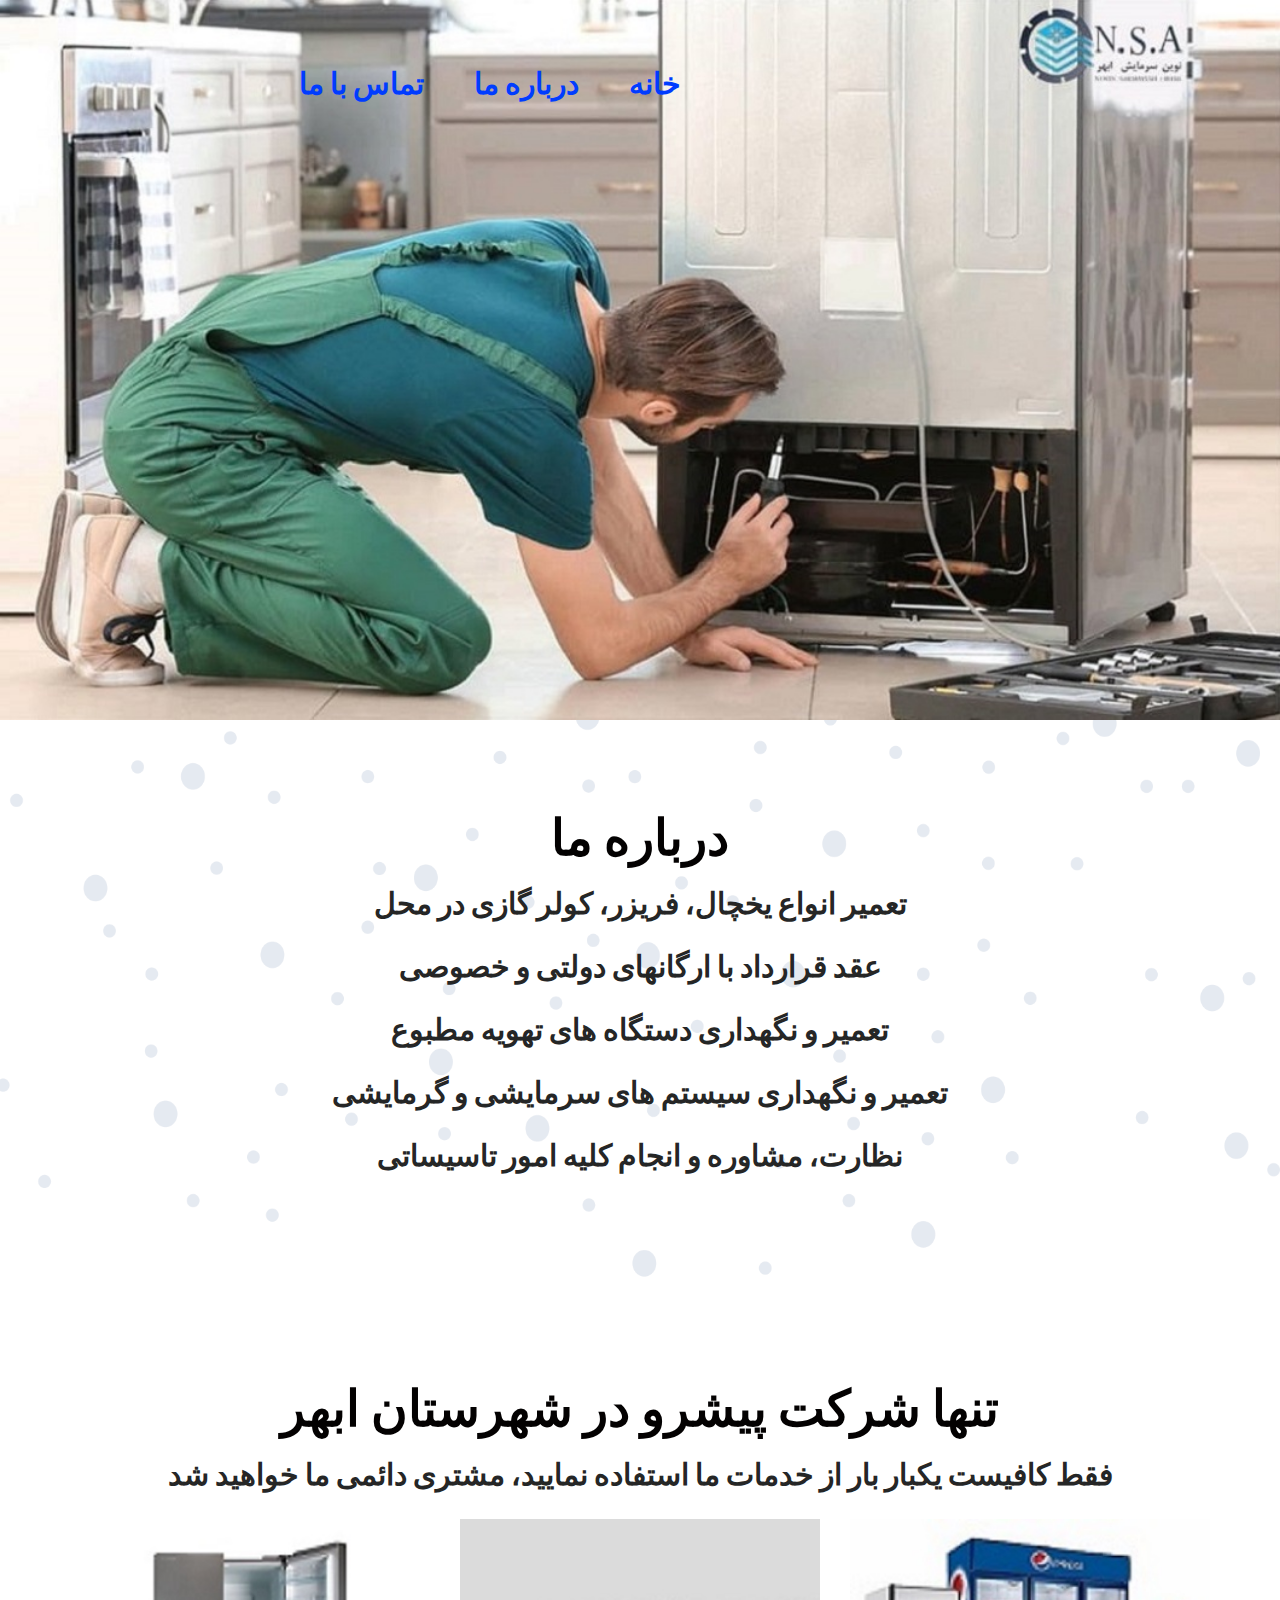
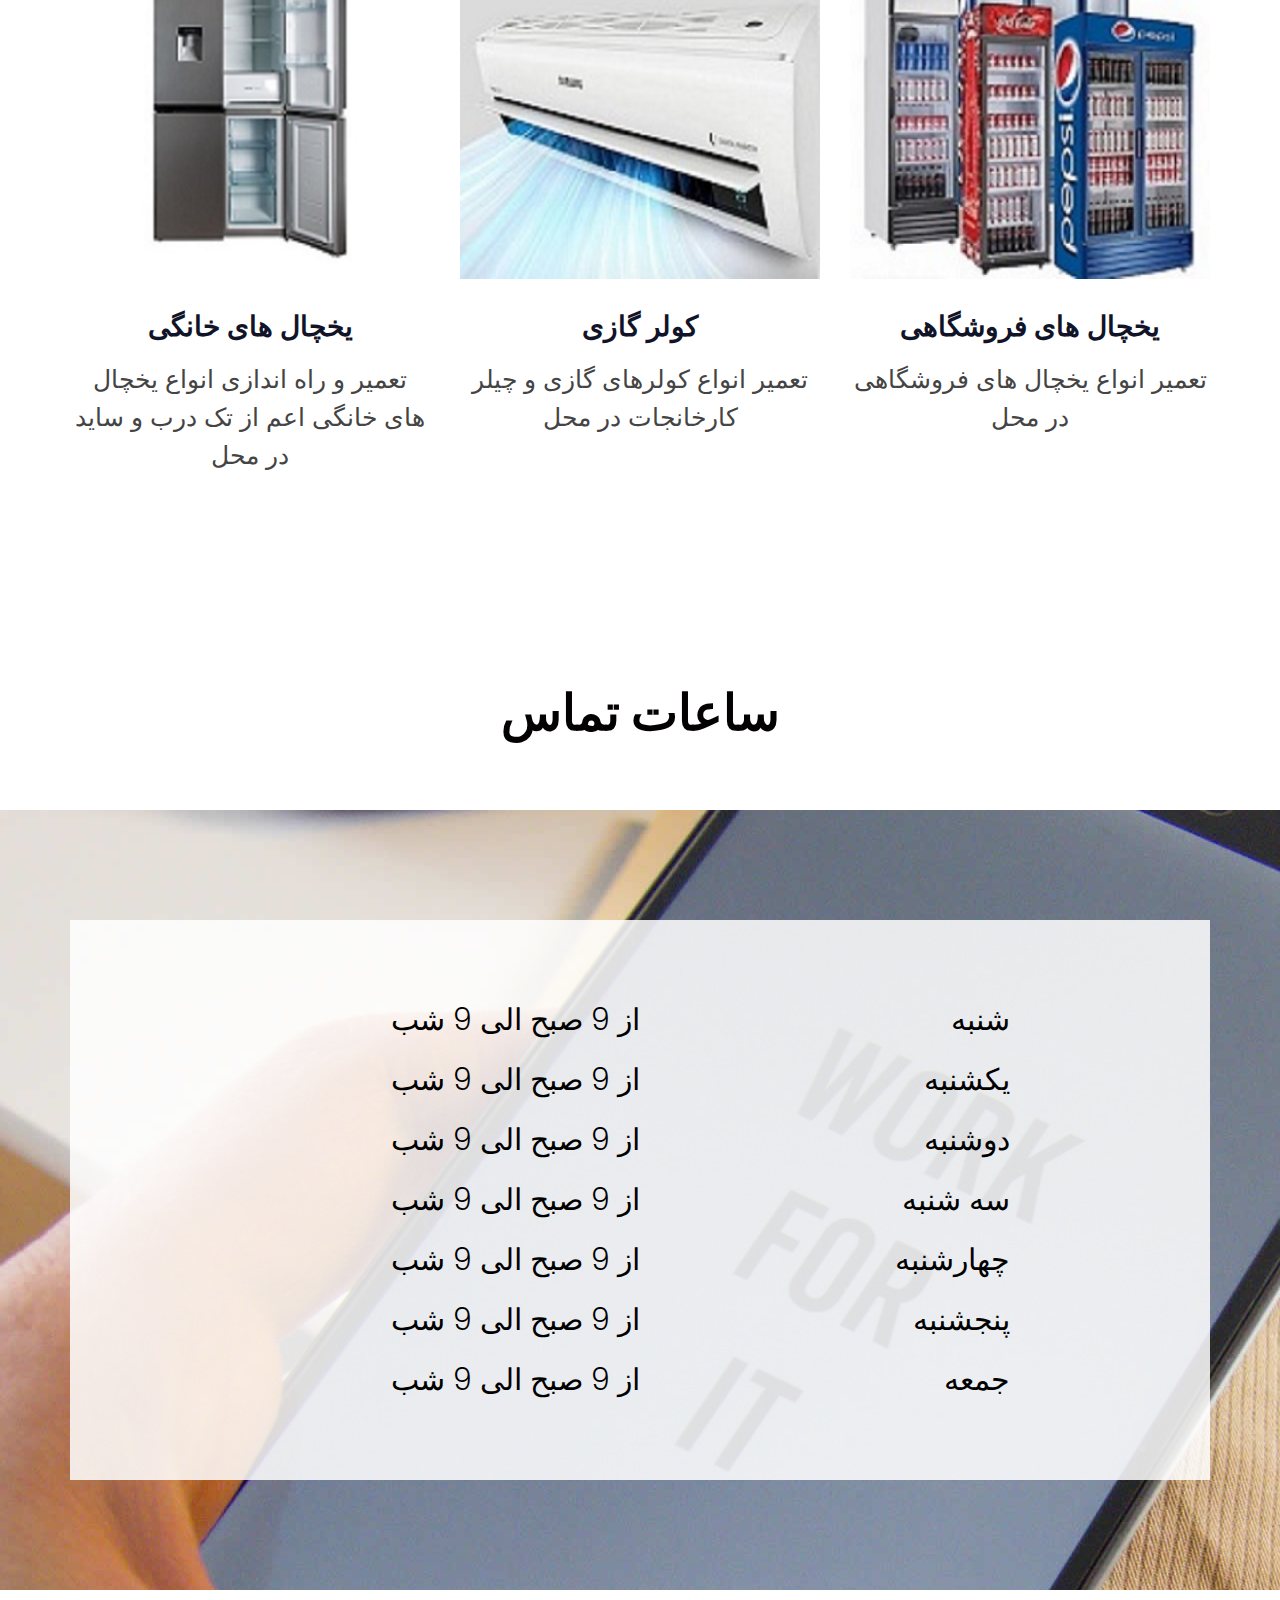
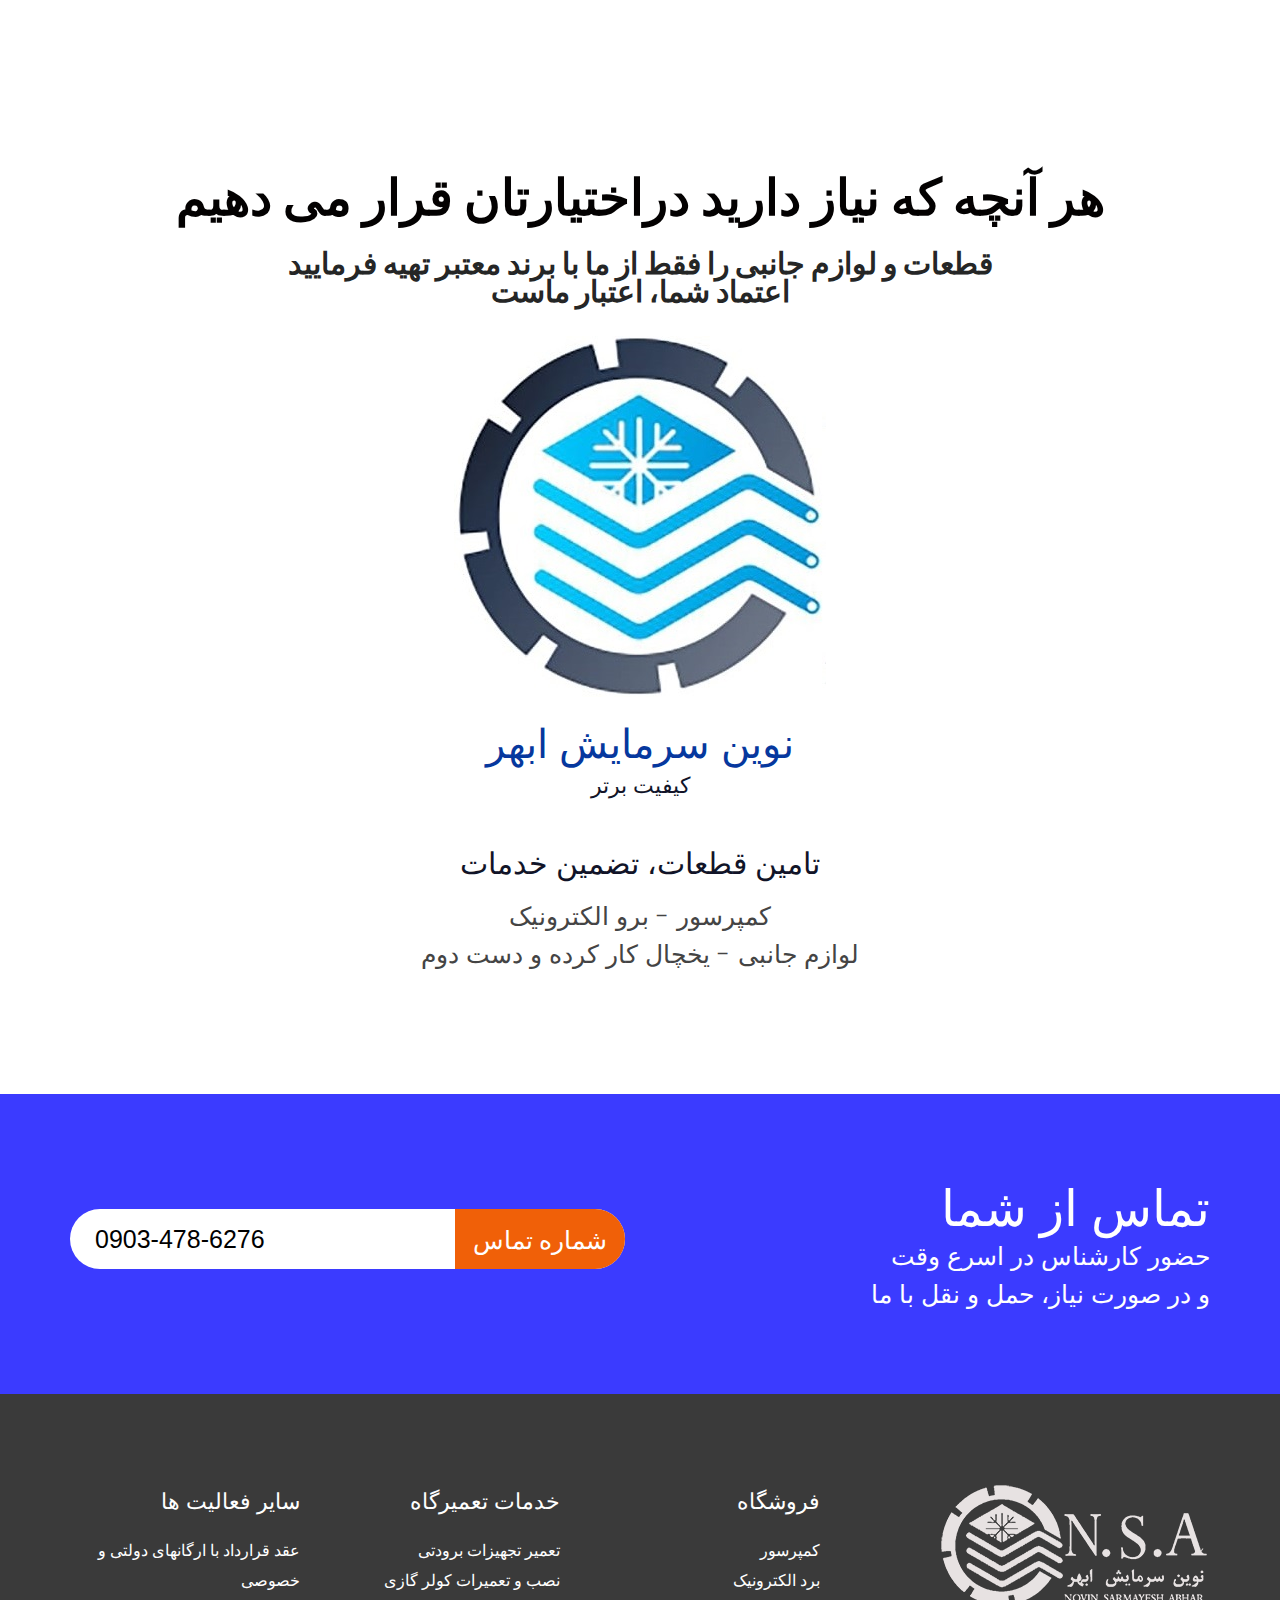
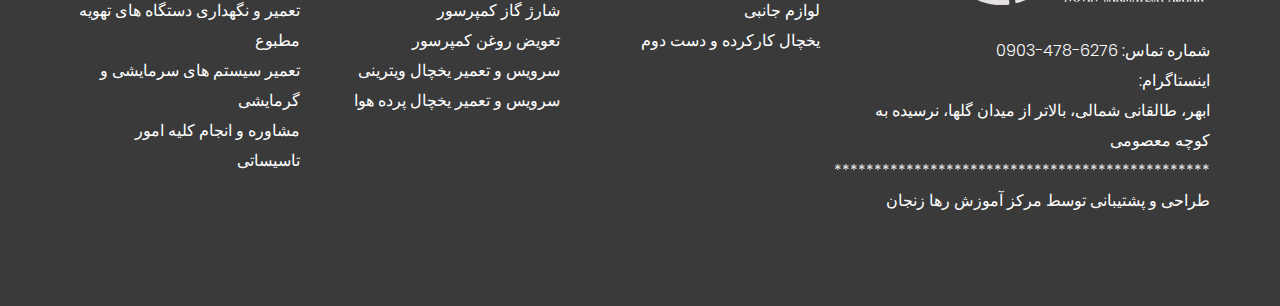
==== commit 14cac029: "Update index.html" ====
--- a/index.html
+++ b/index.html
@@ -309,7 +309,7 @@
                         <li><a href="#" itemscope itemtype="http://schema.org/City">ابهر، طالقانی شمالی، بالاتر از میدان
                               گلها، نرسیده به کوچه معصومی</a></li>
                         <li><a href="#">***********************************************</a></li>
-                        <li><a href="#">طراحی و پشتیبانی توسط تیم بخشندگان مقدم زنجان</a></li>
+                        <li><a href="#">طراحی و پشتیبانی توسط مرکز آموزش رها زنجان</a></li>
                      </ul>
                   </div>
                </div>
@@ -386,4 +386,4 @@
    <script src="js/custom.js"></script>
 </body>
 
-</html>+</html>
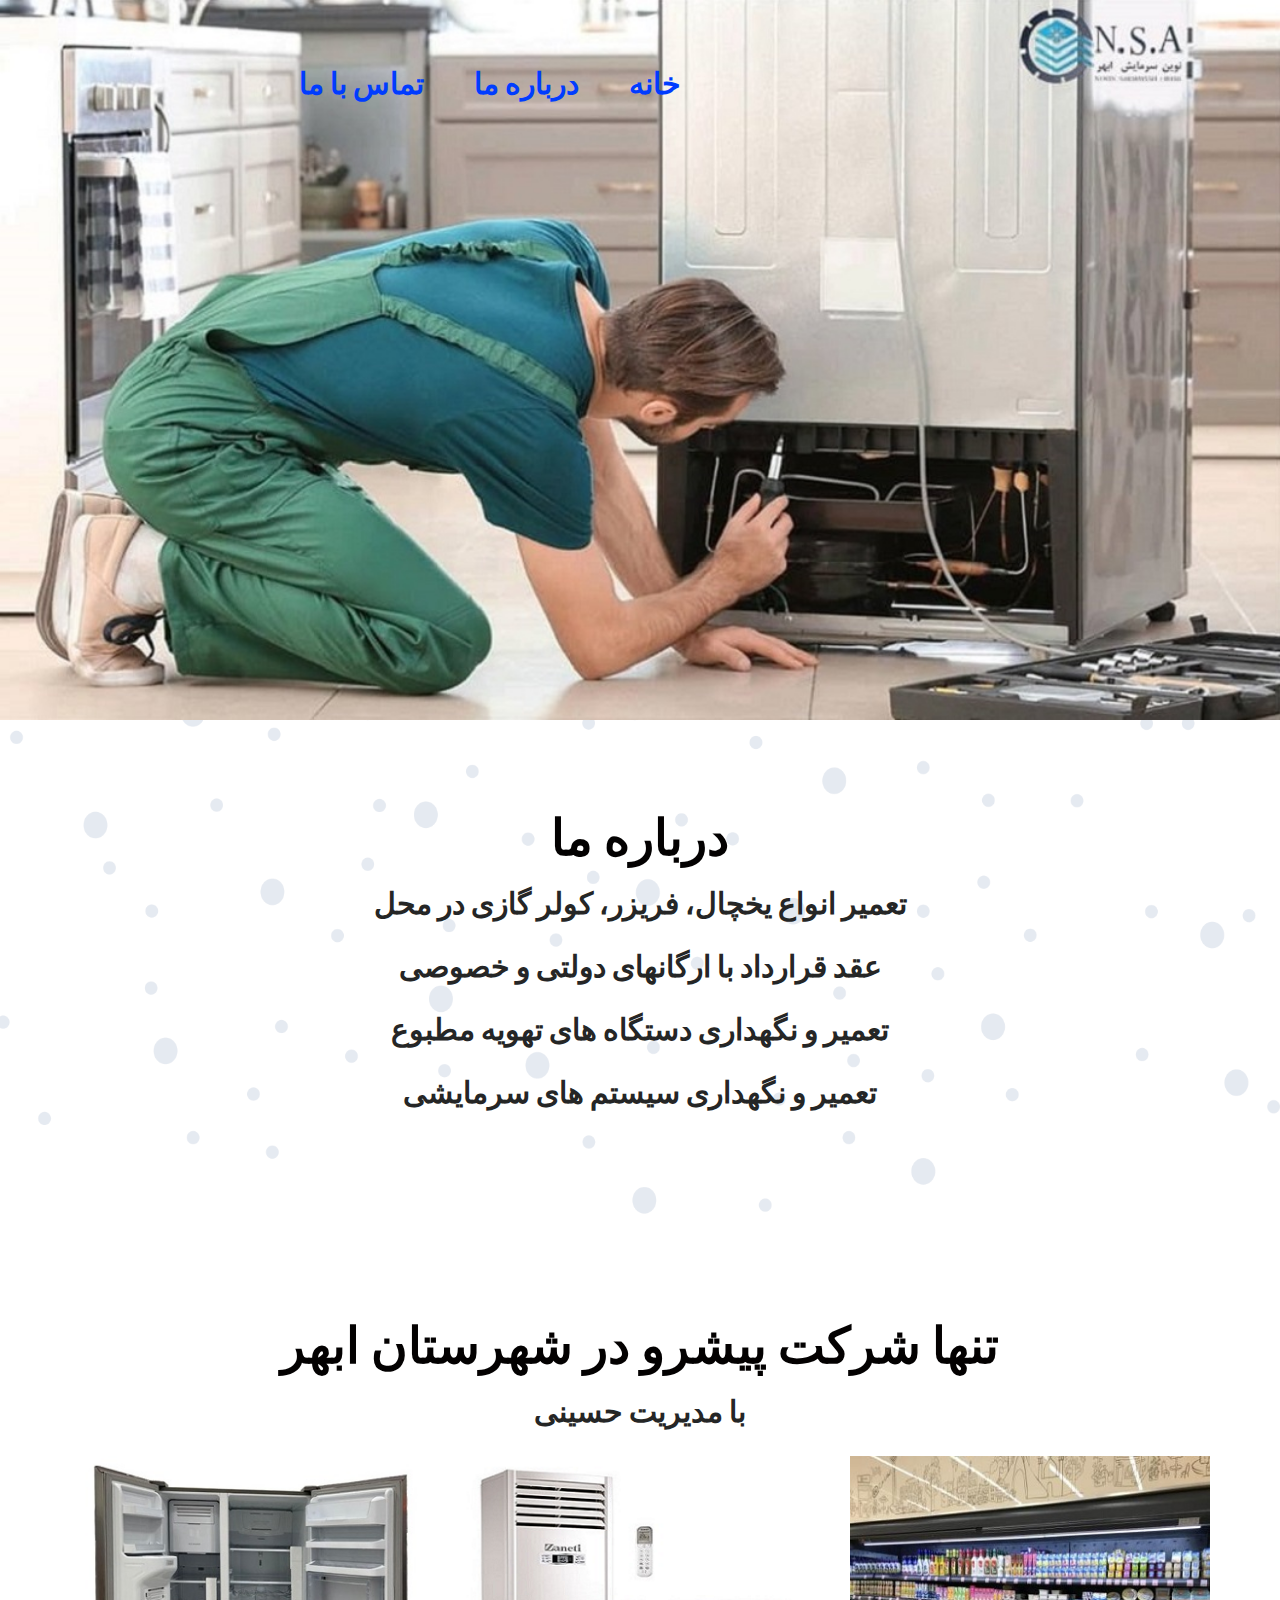
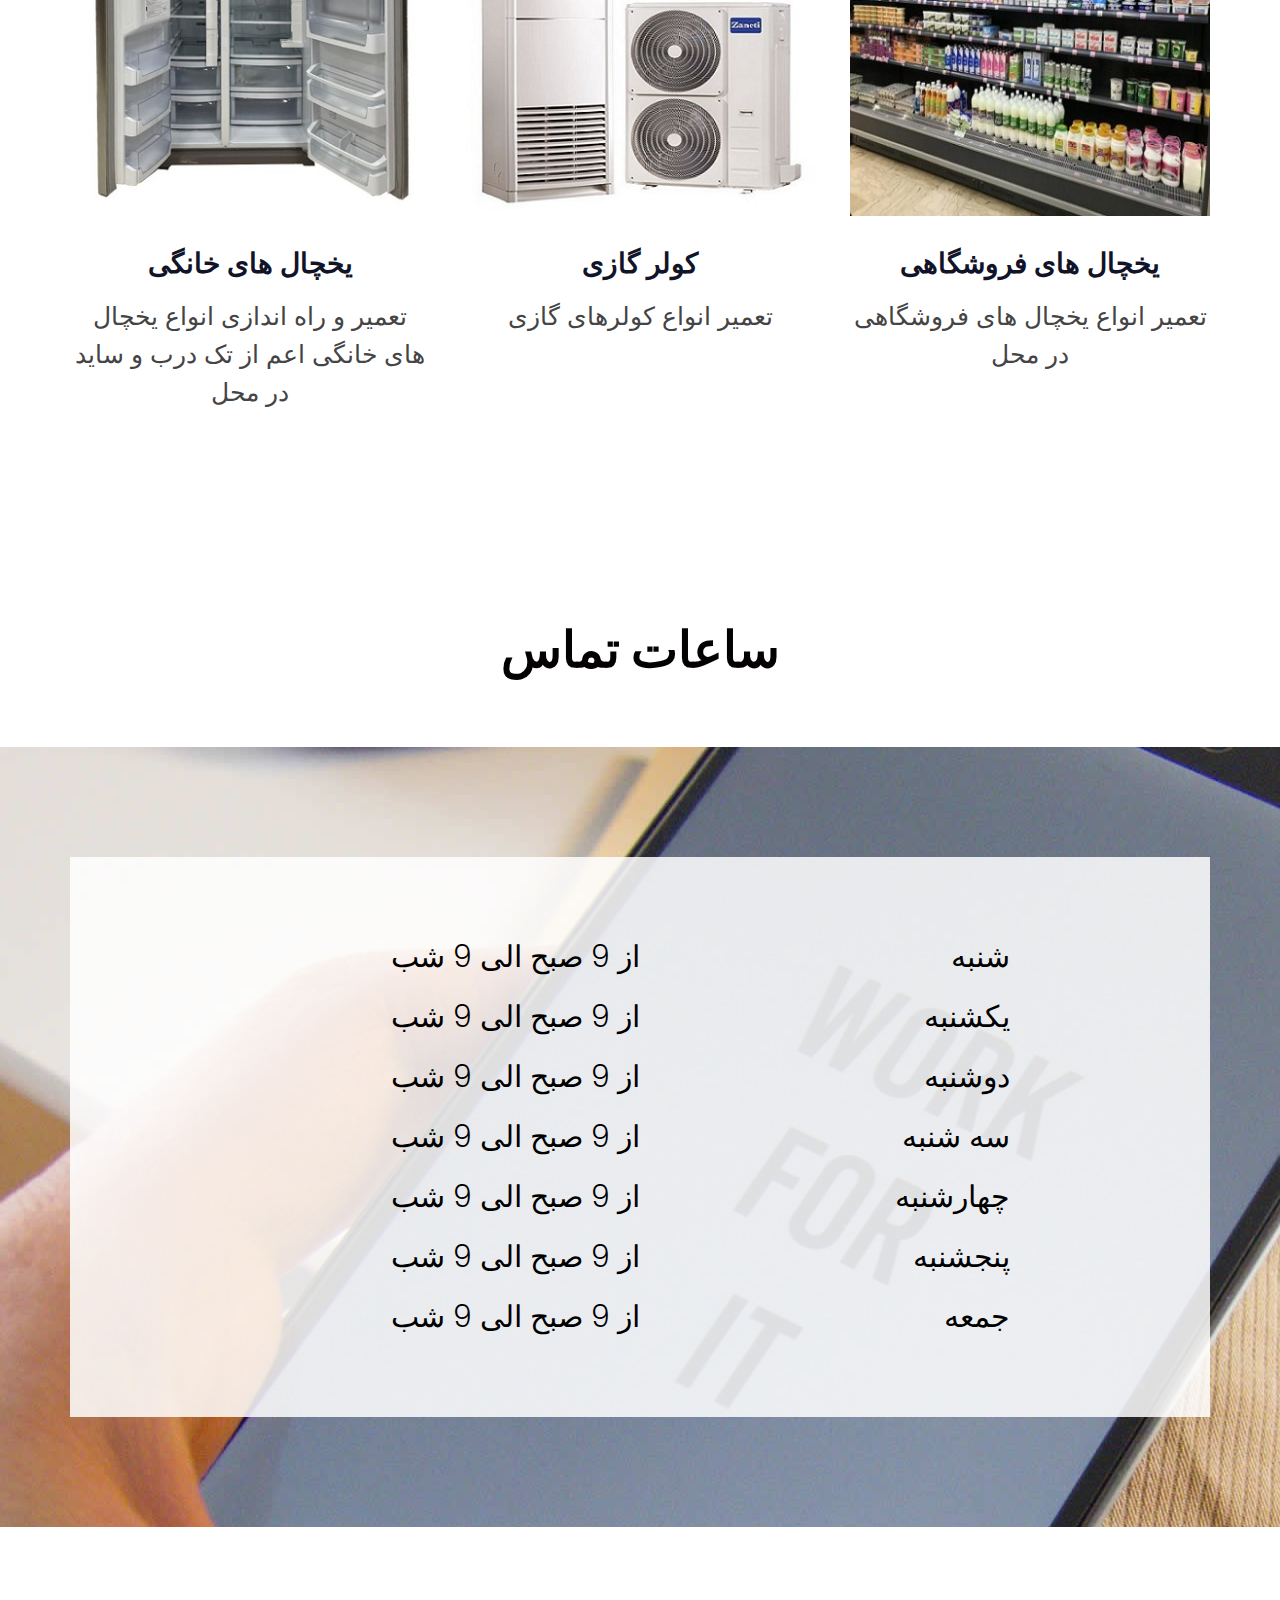
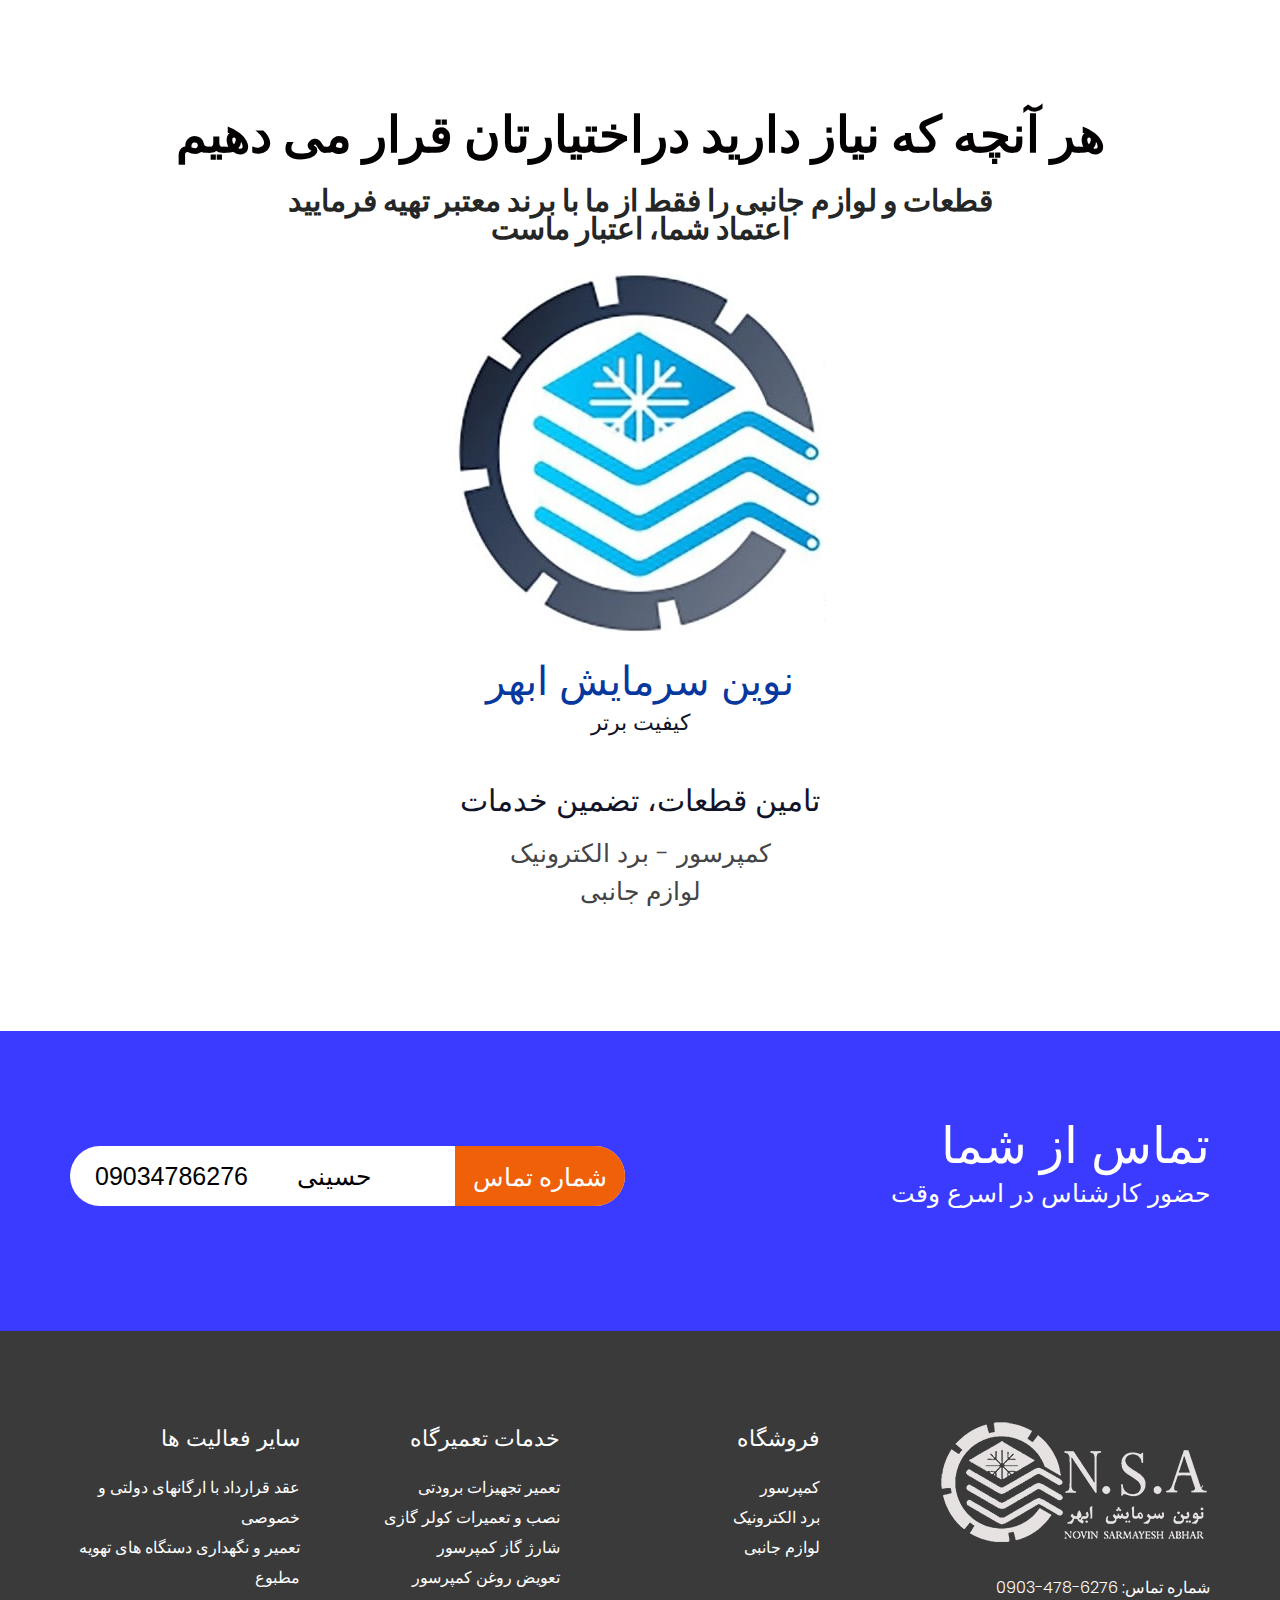
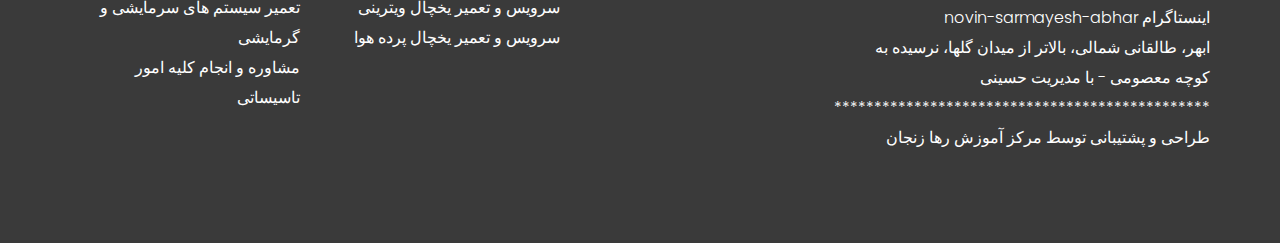
==== commit 65a31091: "new images" ====
--- a/index.html
+++ b/index.html
@@ -1,389 +1,389 @@
-<!DOCTYPE html>
-<html lang="fa">
-<!-- Basic -->
-<meta charset="utf-8">
-<meta http-equiv="X-UA-Compatible" content="IE=edge">
-<!-- Mobile Metas -->
-<meta name="viewport" content="width=device-width, initial-scale=1, shrink-to-fit=no">
-<!-- Site Metas -->
-<title itemscope itemtype="http://schema.org/Organization">نوین سرمایش ابهر</title>
-<!-- Favicon -->
-<link rel="shortcut icon" href="images/title.jpg">
-<link rel="apple-touch-icon" sizes="144x144" type="image/x-icon" href="images/title.jpg">
-<!-- 
-  
-  -->
-
-<meta name="keywords"
-   content="ابهر، یخچال، تعمیر،‌گرمایش، سرمایش، برودت، فریزر، کولر گازی، مشاوره، تهویه، شهرستان ابهر، زنجان، یخچال های فروشگاهی، یخچال های خانگی، قطعات، نوین سرمایش ابهر">
-<meta name="description" content="">
-<meta name="author" content="">
-<!-- site icon -->
-<link rel="icon" href="images/logo.png" type="image/png" />
-<!-- Bootstrap core CSS -->
-<link href="css/bootstrap.css" rel="stylesheet">
-<!-- FontAwesome Icons core CSS -->
-<link href="css/font-awesome.min.css" rel="stylesheet">
-<!-- Custom animate styles for this template -->
-<link href="css/animate.css" rel="stylesheet">
-<!-- Custom styles for this template -->
-<link href="style.css" rel="stylesheet">
-<!-- Responsive styles for this template -->
-<link href="css/responsive.css" rel="stylesheet">
-<!-- Colors for this template -->
-<link href="css/colors.css" rel="stylesheet">
-<!-- light box gallery -->
-<link href="css/ekko-lightbox.css" rel="stylesheet">
-<!--[if lt IE 9]>
-   <script src="https://oss.maxcdn.com/libs/html5shiv/3.7.0/html5shiv.js"></script>
-   <script src="https://oss.maxcdn.com/libs/respond.js/1.4.2/respond.min.js"></script>
-   <![endif]-->
-</head>
-
-<body id="home_page" class="home_page">
-   <!-- header -->
-   <header class="header">
-
-      <div class="header_top_section">
-         <div class="container">
-            <div class="row">
-               <div class="col-lg-3">
-                  <div class="full">
-
-                  </div>
-               </div>
-               <div class="col-lg-9 site_information">
-                  <div class="full">
-                     <div class="main_menu">
-                        <nav class="navbar navbar-inverse navbar-toggleable-md">
-                           <button class="navbar-toggler" type="button" data-toggle="collapse"
-                              data-target="#cloapediamenu" aria-controls="cloapediamenu" aria-expanded="false"
-                              aria-label="Toggle navigation">
-                              <span class="float-left">منو</span>
-                              <span class="float-right"><i class="fa fa-bars"></i> <i class="fa fa-close"></i></span>
-                           </button>
-                           <div class="collapse navbar-collapse justify-content-md-center" id="cloapediamenu">
-                              <ul class="navbar-nav">
-                                 <li class="nav-item =active">
-                                    <a class="nav-link color-aqua-hover" href="index.html">خانه</a>
-                                 </li>
-                                 <li class="nav-item">
-                                    <a class="nav-link color-aqua-hover" href="#aboutus">درباره ما</a>
-                                 </li>
-                                 <li class="nav-item">
-                                    <a class="nav-link color-grey-hover" href="#contactus">تماس با ما</a>
-                                 </li>
-                              </ul>
-                              <ul class="navbar-nav">
-
-                              </ul>
-                           </div>
-                        </nav>
-                     </div>
-                  </div>
-               </div>
-            </div>
-         </div>
-      </div>
-
-   </header>
-   <!-- end header -->
-
-   <!-- section -->
-   <section class="main_full banner_section_top">
-      <div class="container-fluid">
-         <div class="row">
-            <div class="full">
-               <div class="slider_banner">
-                  <img class="img-responsive" src="images/slider_img.png" alt="#" />
-                  <div class="slide_cont">
-                     <div class="slider_cont_inner">
-
-
-                     </div>
-                  </div>
-               </div>
-            </div>
-         </div>
-      </div>
-   </section>
-   <!-- end section -->
-
-   <!-- about section -->
-   <section class="layout_padding section about_dottat">
-      <div class="container">
-         <div class="row">
-            <div class="col-lg-12 text_align_center">
-               <div class="full heading_s1">
-                  <h2 id="aboutus">درباره ما</h2>
-               </div>
-               <div class="full">
-                  <p class="large">تعمیر انواع یخچال، فریزر، کولر گازی در محل</p>
-                  <div class="full">
-                     <p class="large">عقد قرارداد با ارگانهای دولتی و خصوصی</p>
-                  </div>
-                  <div class="full">
-                     <p class="large">تعمیر و نگهداری دستگاه های تهویه مطبوع </p>
-                  </div>
-                  <div class="full">
-                     <p class="large"> تعمیر و نگهداری سیستم های سرمایشی و گرمایشی</p>
-                  </div>
-                  <div class="full">
-                     <p class="large">نظارت، مشاوره و انجام کلیه امور تاسیساتی</p>
-                  </div>
-
-               </div>
-            </div>
-            <div class="col-md-12">
-
-            </div>
-         </div>
-      </div>
-   </section>
-   <!-- end about section -->
-
-   <!-- section -->
-   <section class="layout_padding section">
-      <div class="container">
-         <div class="row">
-            <div class="col-lg-12 text_align_center">
-               <div class="full heading_s1">
-                  <h2 itemscope itemtype="http://schema.org/Organization"> تنها شرکت پیشرو در شهرستان ابهر</h2>
-               </div>
-               <div class="full">
-                  <p class="large">فقط کافیست یکبار بار از خدمات ما استفاده نمایید، مشتری دائمی ما خواهید شد</p>
-               </div>
-            </div>
-         </div>
-         <div class="row">
-
-            <div class="col-md-4 text_align_center">
-               <div class="cours">
-                  <img class="img-responsive" src="images/cour1.png" alt="#" />
-               </div>
-               <h3>یخچال های فروشگاهی</h3>
-               <p>تعمیر انواع یخچال های فروشگاهی در محل</p>
-            </div>
-
-            <div class="col-md-4 text_align_center">
-               <div class="cours">
-                  <img class="img-responsive" src="images/cour2.png" alt="#" />
-               </div>
-               <h3>کولر گازی</h3>
-               <p>تعمیر انواع کولرهای گازی و چیلر کارخانجات در محل</p>
-            </div>
-
-            <div class="col-md-4 text_align_center">
-               <div class="cours">
-                  <img class="img-responsive" src="images/cour3.png" alt="#" />
-               </div>
-               <h3>یخچال های خانگی</h3>
-               <p>تعمیر و راه اندازی انواع یخچال های خانگی اعم از تک درب و ساید در محل</p>
-            </div>
-
-         </div>
-
-      </div>
-   </section>
-   <!-- end section -->
-
-   <!-- section -->
-   <section class="layout_padding section">
-      <div class="container-fluid">
-         <div class="row">
-            <div class="col-lg-12 text_align_center">
-               <div class="full heading_s1">
-                  <h2>ساعات تماس</h2>
-               </div>
-            </div>
-         </div>
-         <div class="row">
-            <div class="col-md-12 cours_timging_bg">
-               <div class="container">
-                  <div class="time_table" itemscope itemtype="http://schema.org/Time">
-                     <ul>
-                        <li>از 9 صبح الی 9 شب</li>
-                        <li>شنبه</li>
-                     </ul>
-                     <ul>
-                        <li>از 9 صبح الی 9 شب</li>
-                        <li>یکشنبه</li>
-                     </ul>
-                     <ul>
-                        <li>از 9 صبح الی 9 شب</li>
-                        <li>دوشنبه</li>
-                     </ul>
-                     <ul>
-                        <li>از 9 صبح الی 9 شب </li>
-                        <li>سه شنبه</li>
-                     </ul>
-                     <ul>
-                        <li>از 9 صبح الی 9 شب</li>
-                        <li>چهارشنبه</li>
-                     </ul>
-                     <ul>
-                        <li>از 9 صبح الی 9 شب</li>
-                        <li>پنجشنبه</li>
-                     </ul>
-                     <ul>
-                        <li>از 9 صبح الی 9 شب</li>
-                        <li>جمعه</li>
-                     </ul>
-                  </div>
-               </div>
-            </div>
-         </div>
-      </div>
-   </section>
-   <!-- end section -->
-
-   <!-- section -->
-   <section class="layout_padding section">
-      <div class="container-fluid">
-         <div class="row">
-            <div class="col-lg-12 text_align_center">
-               <div class="full heading_s1">
-                  <h2>هر آنچه که نیاز دارید دراختیارتان قرار می دهیم</h2>
-               </div>
-               <div class="full">
-                  <p class="large">قطعات و لوازم جانبی را فقط از ما با برند معتبر تهیه فرمایید<br>اعتماد شما، اعتبار
-                     ماست</p>
-               </div>
-            </div>
-            <div class="col-md-12 testimonial">
-               <div class="full text_align_center">
-                  <img src="images/testimon.png" alt="#" />
-                  <h3><span class="theme_color_text" itemscope itemtype="http://schema.org/Organization">نوین سرمایش
-                        ابهر</span><br><small>کیفیت برتر</small></h3>
-               </div>
-               <div class="full margin_top_30 text_align_center">
-                  <h4>تامین قطعات، تضمین خدمات</h4>
-                  <p itemscope itemtype="http://schema.org/Product"> کمپرسور - برو الکترونیک<br> لوازم جانبی - یخچال کار
-                     کرده و دست دوم</p>
-               </div>
-            </div>
-         </div>
-      </div>
-   </section>
-   <!-- end section -->
-
-
-   <!-- section -->
-   <section class="section blue_pattern_bg" style="background-color: #3b3bff;">
-      <div class="container">
-         <div class="row">
-            <div class="col-md-6">
-               <div class="full">
-                  <h4 id="contactus"> تماس از شما</h4>
-                  <p>حضور کارشناس در اسرع وقت<br>و در صورت نیاز، حمل و نقل با ما</p>
-               </div>
-            </div>
-
-            <div class="col-md-6">
-               <div class="form_subribe">
-                  <form>
-                     <input type="email" name="email" value="0903-478-6276" readonly itemscope
-                        itemtype="http://schema.org/telephone" />
-                     <button type="button">شماره تماس</button>
-                  </form>
-               </div>
-            </div>
-         </div>
-      </div>
-   </section>
-   <!-- end section -->
-
-   <!-- footer -->
-   <footer class="footer layout_padding">
-      <div class="container">
-         <div class="row">
-
-            <div class="col-md-4 col-sm-12">
-               <a href="index.html"><img class="img-responsive" src="images/logo_footer.png" alt="#" /></a>
-               <div class="footer_link_heading">
-                  <div class="footer_menu margin_top_30">
-                     <ul>
-                        <li><a href="tel:0903-478-6276" itemscope itemtype="http://schema.org/telephone"> شماره تماس:
-                              6276-478-0903 </a></li>
-                        <li><a href="#">اینستاگرام: </a></li>
-                        <li><a href="#" itemscope itemtype="http://schema.org/City">ابهر، طالقانی شمالی، بالاتر از میدان
-                              گلها، نرسیده به کوچه معصومی</a></li>
-                        <li><a href="#">***********************************************</a></li>
-                        <li><a href="#">طراحی و پشتیبانی توسط مرکز آموزش رها زنجان</a></li>
-                     </ul>
-                  </div>
-               </div>
-            </div>
-
-            <div class="col-md-8">
-               <div class="row">
-                  <div class="col-md-4 col-sm-12">
-                     <div class="footer_link_heading">
-                        <h3> فروشگاه</h3>
-                     </div>
-                     <div class="footer_menu">
-                        <ul>
-                           <li><a href="#" itemscope itemtype="http://schema.org/Product">کمپرسور</a></li>
-                           <li><a href="#" itemscope itemtype="http://schema.org/Product">برد الکترونیک</a></li>
-                           <li><a href="#" itemscope itemtype="http://schema.org/Product">لوازم جانبی</a></li>
-                           <li><a href="#" itemscope itemtype="http://schema.org/Product">یخچال کارکرده و دست دوم</a>
-                           </li>
-                        </ul>
-                     </div>
-                  </div>
-
-                  <div class="col-md-4 col-sm-12">
-                     <div class="footer_link_heading">
-                        <h3> خدمات تعمیرگاه</h3>
-                     </div>
-                     <div class="footer_menu">
-                        <ul>
-                           <li><a href="#" itemscope itemtype="http://schema.org/Product">تعمیر تجهیزات برودتی </a></li>
-                           <li><a href="#" itemscope itemtype="http://schema.org/Product">نصب و تعمیرات کولر گازی </a>
-                           </li>
-                           <li><a href="#" itemscope itemtype="http://schema.org/Product">شارژ گاز کمپرسور</a></li>
-                           <li><a href="#" itemscope itemtype="http://schema.org/Product">تعویض روغن کمپرسور </a></li>
-                           <li><a href="#" itemscope itemtype="http://schema.org/Product">سرویس و تعمیر یخچال ویترینی
-                              </a></li>
-                           <li><a href="#" itemscope itemtype="http://schema.org/Product"> سرویس و تعمیر یخچال پرده هوا
-                              </a></li>
-                        </ul>
-                        </ul>
-                        </ul>
-                     </div>
-                  </div>
-
-                  <div class="col-md-4 col-sm-12">
-                     <div class="footer_link_heading">
-                        <h3>سایر فعالیت ها </h3>
-                     </div>
-                     <div class="footer_menu">
-                        <ul>
-                           <li><a href="#">عقد قرارداد با ارگانهای دولتی و خصوصی </a></li>
-                           <li><a href="#">تعمیر و نگهداری دستگاه های تهویه مطبوع </a></li>
-                           <li><a href="#">تعمیر سیستم های سرمایشی و گرمایشی </a></li>
-                           <li><a href="#"> مشاوره و انجام کلیه امور تاسیساتی</a></li>
-
-                        </ul>
-                     </div>
-                  </div>
-               </div>
-            </div>
-
-         </div>
-      </div>
-   </footer>
-
-   <!-- end footer -->
-   <!-- Core JavaScript
-         ================================================== -->
-   <script src="js/jquery.min.js"></script>
-   <script src="js/tether.min.js"></script>
-   <script src="js/bootstrap.min.js"></script>
-   <script src="js/parallax.js"></script>
-   <script src="js/animate.js"></script>
-   <script src="js/ekko-lightbox.js"></script>
-   <script src="js/custom.js"></script>
-</body>
-
-</html>
+<!DOCTYPE html>
+<html lang="fa">
+<!-- Basic -->
+<meta charset="utf-8">
+<meta http-equiv="X-UA-Compatible" content="IE=edge">
+<!-- Mobile Metas -->
+<meta name="viewport" content="width=device-width, initial-scale=1, shrink-to-fit=no">
+<!-- Site Metas -->
+<title itemscope itemtype="http://schema.org/Organization">نوین سرمایش ابهر</title>
+<!-- Favicon -->
+<link rel="shortcut icon" href="images/title.jpg">
+<link rel="apple-touch-icon" sizes="144x144" type="image/x-icon" href="images/title.jpg">
+<!-- 
+  
+  -->
+
+<meta name="keywords"
+   content="ابهر، یخچال، تعمیر،‌گرمایش، سرمایش، برودت، فریزر، کولر گازی، مشاوره، تهویه، شهرستان ابهر، زنجان، یخچال های فروشگاهی، یخچال های خانگی، قطعات، نوین سرمایش ابهر">
+<meta name="description" content="">
+<meta name="author" content="">
+<!-- site icon -->
+<link rel="icon" href="images/logo.png" type="image/png" />
+<!-- Bootstrap core CSS -->
+<link href="css/bootstrap.css" rel="stylesheet">
+<!-- FontAwesome Icons core CSS -->
+<link href="css/font-awesome.min.css" rel="stylesheet">
+<!-- Custom animate styles for this template -->
+<link href="css/animate.css" rel="stylesheet">
+<!-- Custom styles for this template -->
+<link href="style.css" rel="stylesheet">
+<!-- Responsive styles for this template -->
+<link href="css/responsive.css" rel="stylesheet">
+<!-- Colors for this template -->
+<link href="css/colors.css" rel="stylesheet">
+<!-- light box gallery -->
+<link href="css/ekko-lightbox.css" rel="stylesheet">
+<!--[if lt IE 9]>
+   <script src="https://oss.maxcdn.com/libs/html5shiv/3.7.0/html5shiv.js"></script>
+   <script src="https://oss.maxcdn.com/libs/respond.js/1.4.2/respond.min.js"></script>
+   <![endif]-->
+</head>
+
+<body id="home_page" class="home_page">
+   <!-- header -->
+   <header class="header">
+
+      <div class="header_top_section">
+         <div class="container">
+            <div class="row">
+               <div class="col-lg-3">
+                  <div class="full">
+
+                  </div>
+               </div>
+               <div class="col-lg-9 site_information">
+                  <div class="full">
+                     <div class="main_menu">
+                        <nav class="navbar navbar-inverse navbar-toggleable-md">
+                           <button class="navbar-toggler" type="button" data-toggle="collapse"
+                              data-target="#cloapediamenu" aria-controls="cloapediamenu" aria-expanded="false"
+                              aria-label="Toggle navigation">
+                              <span class="float-left">منو</span>
+                              <span class="float-right"><i class="fa fa-bars"></i> <i class="fa fa-close"></i></span>
+                           </button>
+                           <div class="collapse navbar-collapse justify-content-md-center" id="cloapediamenu">
+                              <ul class="navbar-nav">
+                                 <li class="nav-item =active">
+                                    <a class="nav-link color-aqua-hover" href="index.html">خانه</a>
+                                 </li>
+                                 <li class="nav-item">
+                                    <a class="nav-link color-aqua-hover" href="#aboutus">درباره ما</a>
+                                 </li>
+                                 <li class="nav-item">
+                                    <a class="nav-link color-grey-hover" href="#contactus">تماس با ما</a>
+                                 </li>
+                              </ul>
+                              <ul class="navbar-nav">
+
+                              </ul>
+                           </div>
+                        </nav>
+                     </div>
+                  </div>
+               </div>
+            </div>
+         </div>
+      </div>
+
+   </header>
+   <!-- end header -->
+
+   <!-- section -->
+   <section class="main_full banner_section_top">
+      <div class="container-fluid">
+         <div class="row">
+            <div class="full">
+               <div class="slider_banner">
+                  <img class="img-responsive" src="images/slider_img.png" alt="#" />
+                  <div class="slide_cont">
+                     <div class="slider_cont_inner">
+
+
+                     </div>
+                  </div>
+               </div>
+            </div>
+         </div>
+      </div>
+   </section>
+   <!-- end section -->
+
+   <!-- about section -->
+   <section class="layout_padding section about_dottat">
+      <div class="container">
+         <div class="row">
+            <div class="col-lg-12 text_align_center">
+               <div class="full heading_s1">
+                  <h2 id="aboutus">درباره ما</h2>
+               </div>
+               <div class="full">
+                  <p class="large">تعمیر انواع یخچال، فریزر، کولر گازی در محل</p>
+                  <div class="full">
+                     <p class="large">عقد قرارداد با ارگانهای دولتی و خصوصی</p>
+                  </div>
+                  <div class="full">
+                     <p class="large">تعمیر و نگهداری دستگاه های تهویه مطبوع </p>
+                  </div>
+                  <div class="full">
+                     <p class="large"> تعمیر و نگهداری سیستم های سرمایشی</p>
+                  </div>
+                  <div class="full">
+                     <!--<p class="large">نظارت، مشاوره و انجام کلیه امور تاسیساتی</p>-->
+                  </div>
+
+               </div>
+            </div>
+            <div class="col-md-12">
+
+            </div>
+         </div>
+      </div>
+   </section>
+   <!-- end about section -->
+
+   <!-- section -->
+   <section class="layout_padding section">
+      <div class="container">
+         <div class="row">
+            <div class="col-lg-12 text_align_center">
+               <div class="full heading_s1">
+                  <h2 itemscope itemtype="http://schema.org/Organization"> تنها شرکت پیشرو در شهرستان ابهر</h2>
+               </div>
+               <div class="full">
+                  <p class="large">با مدیریت حسینی</p>
+               </div>
+            </div>
+         </div>
+         <div class="row">
+
+            <div class="col-md-4 text_align_center">
+               <div class="cours">
+                  <img class="img-responsive" src="images/cour1.png" alt="#" />
+               </div>
+               <h3>یخچال های فروشگاهی</h3>
+               <p>تعمیر انواع یخچال های فروشگاهی در محل</p>
+            </div>
+
+            <div class="col-md-4 text_align_center">
+               <div class="cours">
+                  <img class="img-responsive" src="images/cour2.png" alt="#" />
+               </div>
+               <h3>کولر گازی</h3>
+               <p>تعمیر انواع کولرهای گازی</p>
+            </div>
+
+            <div class="col-md-4 text_align_center">
+               <div class="cours">
+                  <img class="img-responsive" src="images/cour3.png" alt="#" />
+               </div>
+               <h3>یخچال های خانگی</h3>
+               <p>تعمیر و راه اندازی انواع یخچال های خانگی اعم از تک درب و ساید در محل</p>
+            </div>
+
+         </div>
+
+      </div>
+   </section>
+   <!-- end section -->
+
+   <!-- section -->
+   <section class="layout_padding section">
+      <div class="container-fluid">
+         <div class="row">
+            <div class="col-lg-12 text_align_center">
+               <div class="full heading_s1">
+                  <h2>ساعات تماس</h2>
+               </div>
+            </div>
+         </div>
+         <div class="row">
+            <div class="col-md-12 cours_timging_bg">
+               <div class="container">
+                  <div class="time_table" itemscope itemtype="http://schema.org/Time">
+                     <ul>
+                        <li>از 9 صبح الی 9 شب</li>
+                        <li>شنبه</li>
+                     </ul>
+                     <ul>
+                        <li>از 9 صبح الی 9 شب</li>
+                        <li>یکشنبه</li>
+                     </ul>
+                     <ul>
+                        <li>از 9 صبح الی 9 شب</li>
+                        <li>دوشنبه</li>
+                     </ul>
+                     <ul>
+                        <li>از 9 صبح الی 9 شب </li>
+                        <li>سه شنبه</li>
+                     </ul>
+                     <ul>
+                        <li>از 9 صبح الی 9 شب</li>
+                        <li>چهارشنبه</li>
+                     </ul>
+                     <ul>
+                        <li>از 9 صبح الی 9 شب</li>
+                        <li>پنجشنبه</li>
+                     </ul>
+                     <ul>
+                        <li>از 9 صبح الی 9 شب</li>
+                        <li>جمعه</li>
+                     </ul>
+                  </div>
+               </div>
+            </div>
+         </div>
+      </div>
+   </section>
+   <!-- end section -->
+
+   <!-- section -->
+   <section class="layout_padding section">
+      <div class="container-fluid">
+         <div class="row">
+            <div class="col-lg-12 text_align_center">
+               <div class="full heading_s1">
+                  <h2>هر آنچه که نیاز دارید دراختیارتان قرار می دهیم</h2>
+               </div>
+               <div class="full">
+                  <p class="large">قطعات و لوازم جانبی را فقط از ما با برند معتبر تهیه فرمایید<br>اعتماد شما، اعتبار
+                     ماست</p>
+               </div>
+            </div>
+            <div class="col-md-12 testimonial">
+               <div class="full text_align_center">
+                  <img src="images/testimon.png" alt="#" />
+                  <h3><span class="theme_color_text" itemscope itemtype="http://schema.org/Organization">نوین سرمایش
+                        ابهر</span><br><small>کیفیت برتر</small></h3>
+               </div>
+               <div class="full margin_top_30 text_align_center">
+                  <h4>تامین قطعات، تضمین خدمات</h4>
+                  <p itemscope itemtype="http://schema.org/Product"> کمپرسور - برد الکترونیک<br> لوازم جانبی 
+                     </p>
+               </div>
+            </div>
+         </div>
+      </div>
+   </section>
+   <!-- end section -->
+
+
+   <!-- section -->
+   <section class="section blue_pattern_bg" style="background-color: #3b3bff;">
+      <div class="container">
+         <div class="row">
+            <div class="col-md-6">
+               <div class="full">
+                  <h4 id="contactus"> تماس از شما</h4>
+                  <p>حضور کارشناس در اسرع وقت<br></p>
+               </div>
+            </div>
+
+            <div class="col-md-6">
+               <div class="form_subribe">
+                  <form>
+                     <input type="email" name="email" value="09034786276       حسینی" readonly itemscope
+                        itemtype="http://schema.org/telephone" />
+                     <button type="button">شماره تماس</button>
+                  </form>
+               </div>
+            </div>
+         </div>
+      </div>
+   </section>
+   <!-- end section -->
+
+   <!-- footer -->
+   <footer class="footer layout_padding">
+      <div class="container">
+         <div class="row">
+
+            <div class="col-md-4 col-sm-12">
+               <a href="index.html"><img class="img-responsive" src="images/logo_footer.png" alt="#" /></a>
+               <div class="footer_link_heading">
+                  <div class="footer_menu margin_top_30">
+                     <ul>
+                        <li><a href="tel:0903-478-6276" itemscope itemtype="http://schema.org/telephone"> شماره تماس:
+                              6276-478-0903 </a></li>
+                        <li><a href="#">اینستاگرام  novin-sarmayesh-abhar </a></li>
+                        <li><a href="#" itemscope itemtype="http://schema.org/City">ابهر، طالقانی شمالی، بالاتر از میدان
+                               گلها، نرسیده به کوچه معصومی - با مدیریت حسینی</a></li>
+                        <li><a href="#">***********************************************</a></li>
+                        <li><a href="#">طراحی و پشتیبانی توسط مرکز آموزش رها زنجان</a></li>
+                     </ul>
+                  </div>
+               </div>
+            </div>
+
+            <div class="col-md-8">
+               <div class="row">
+                  <div class="col-md-4 col-sm-12">
+                     <div class="footer_link_heading">
+                        <h3> فروشگاه</h3>
+                     </div>
+                     <div class="footer_menu">
+                        <ul>
+                           <li><a href="#" itemscope itemtype="http://schema.org/Product">کمپرسور</a></li>
+                           <li><a href="#" itemscope itemtype="http://schema.org/Product">برد الکترونیک</a></li>
+                           <li><a href="#" itemscope itemtype="http://schema.org/Product">لوازم جانبی</a></li>
+                           <li><a href="#" itemscope itemtype="http://schema.org/Product"></a>
+                           </li>
+                        </ul>
+                     </div>
+                  </div>
+
+                  <div class="col-md-4 col-sm-12">
+                     <div class="footer_link_heading">
+                        <h3> خدمات تعمیرگاه</h3>
+                     </div>
+                     <div class="footer_menu">
+                        <ul>
+                           <li><a href="#" itemscope itemtype="http://schema.org/Product">تعمیر تجهیزات برودتی </a></li>
+                           <li><a href="#" itemscope itemtype="http://schema.org/Product">نصب و تعمیرات کولر گازی </a>
+                           </li>
+                           <li><a href="#" itemscope itemtype="http://schema.org/Product">شارژ گاز کمپرسور</a></li>
+                           <li><a href="#" itemscope itemtype="http://schema.org/Product">تعویض روغن کمپرسور </a></li>
+                           <li><a href="#" itemscope itemtype="http://schema.org/Product">سرویس و تعمیر یخچال ویترینی
+                              </a></li>
+                           <li><a href="#" itemscope itemtype="http://schema.org/Product"> سرویس و تعمیر یخچال پرده هوا
+                              </a></li>
+                        </ul>
+                        </ul>
+                        </ul>
+                     </div>
+                  </div>
+
+                  <div class="col-md-4 col-sm-12">
+                     <div class="footer_link_heading">
+                        <h3>سایر فعالیت ها </h3>
+                     </div>
+                     <div class="footer_menu">
+                        <ul>
+                           <li><a href="#">عقد قرارداد با ارگانهای دولتی و خصوصی </a></li>
+                           <li><a href="#">تعمیر و نگهداری دستگاه های تهویه مطبوع </a></li>
+                           <li><a href="#">تعمیر سیستم های سرمایشی و گرمایشی </a></li>
+                           <li><a href="#"> مشاوره و انجام کلیه امور تاسیساتی</a></li>
+
+                        </ul>
+                     </div>
+                  </div>
+               </div>
+            </div>
+
+         </div>
+      </div>
+   </footer>
+
+   <!-- end footer -->
+   <!-- Core JavaScript
+         ================================================== -->
+   <script src="js/jquery.min.js"></script>
+   <script src="js/tether.min.js"></script>
+   <script src="js/bootstrap.min.js"></script>
+   <script src="js/parallax.js"></script>
+   <script src="js/animate.js"></script>
+   <script src="js/ekko-lightbox.js"></script>
+   <script src="js/custom.js"></script>
+</body>
+
+</html>
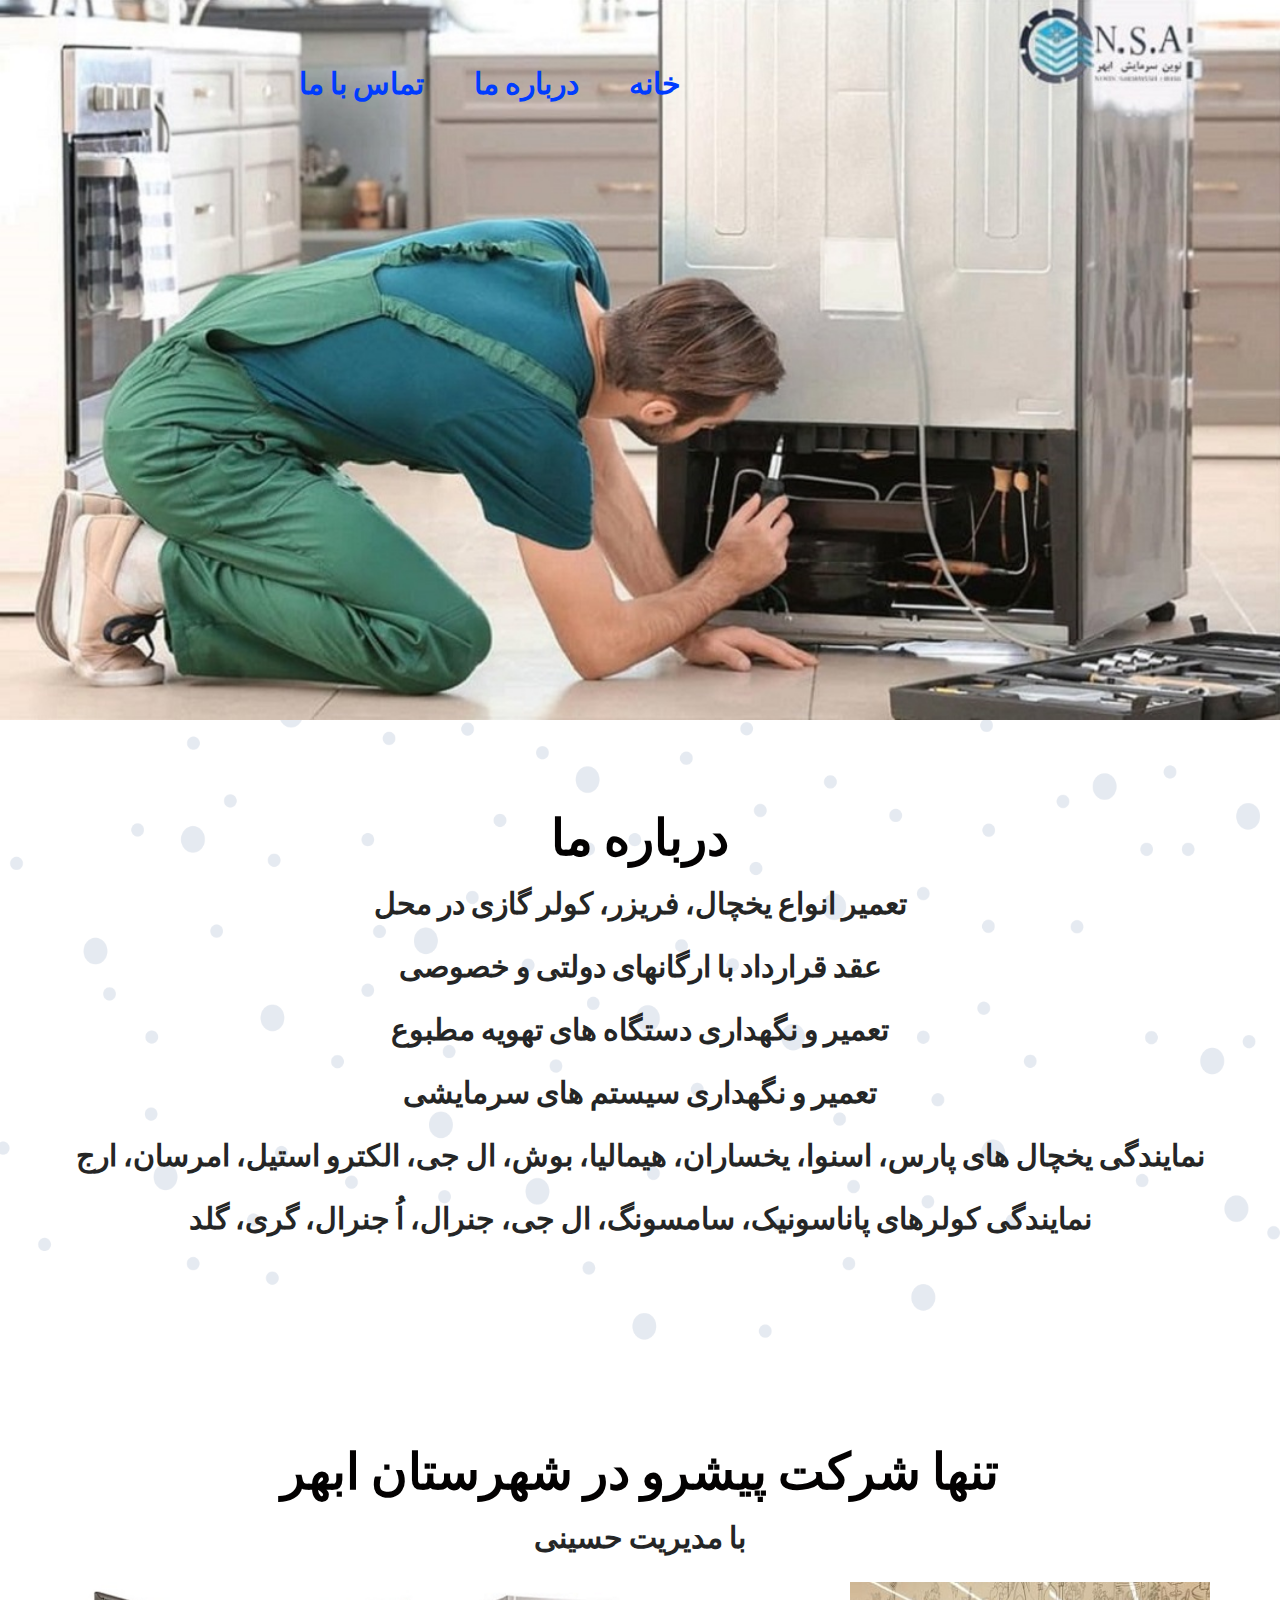
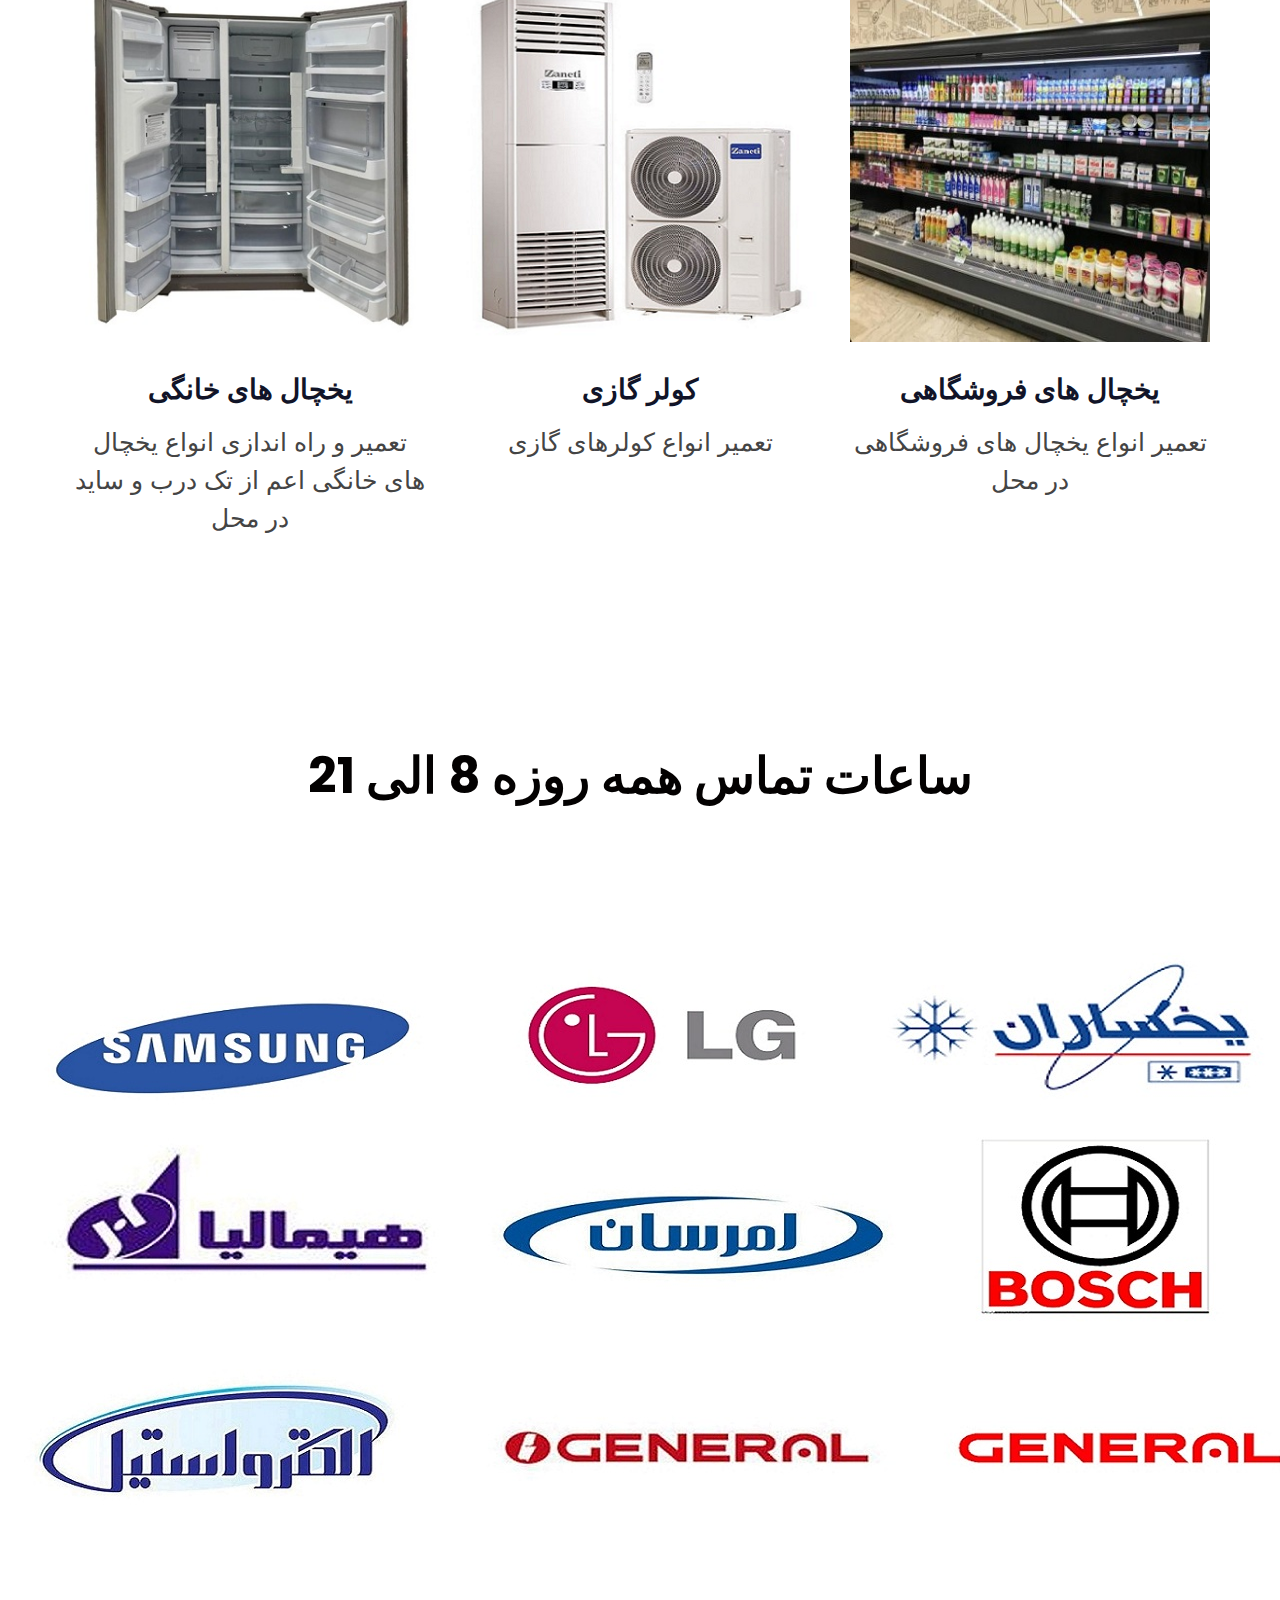
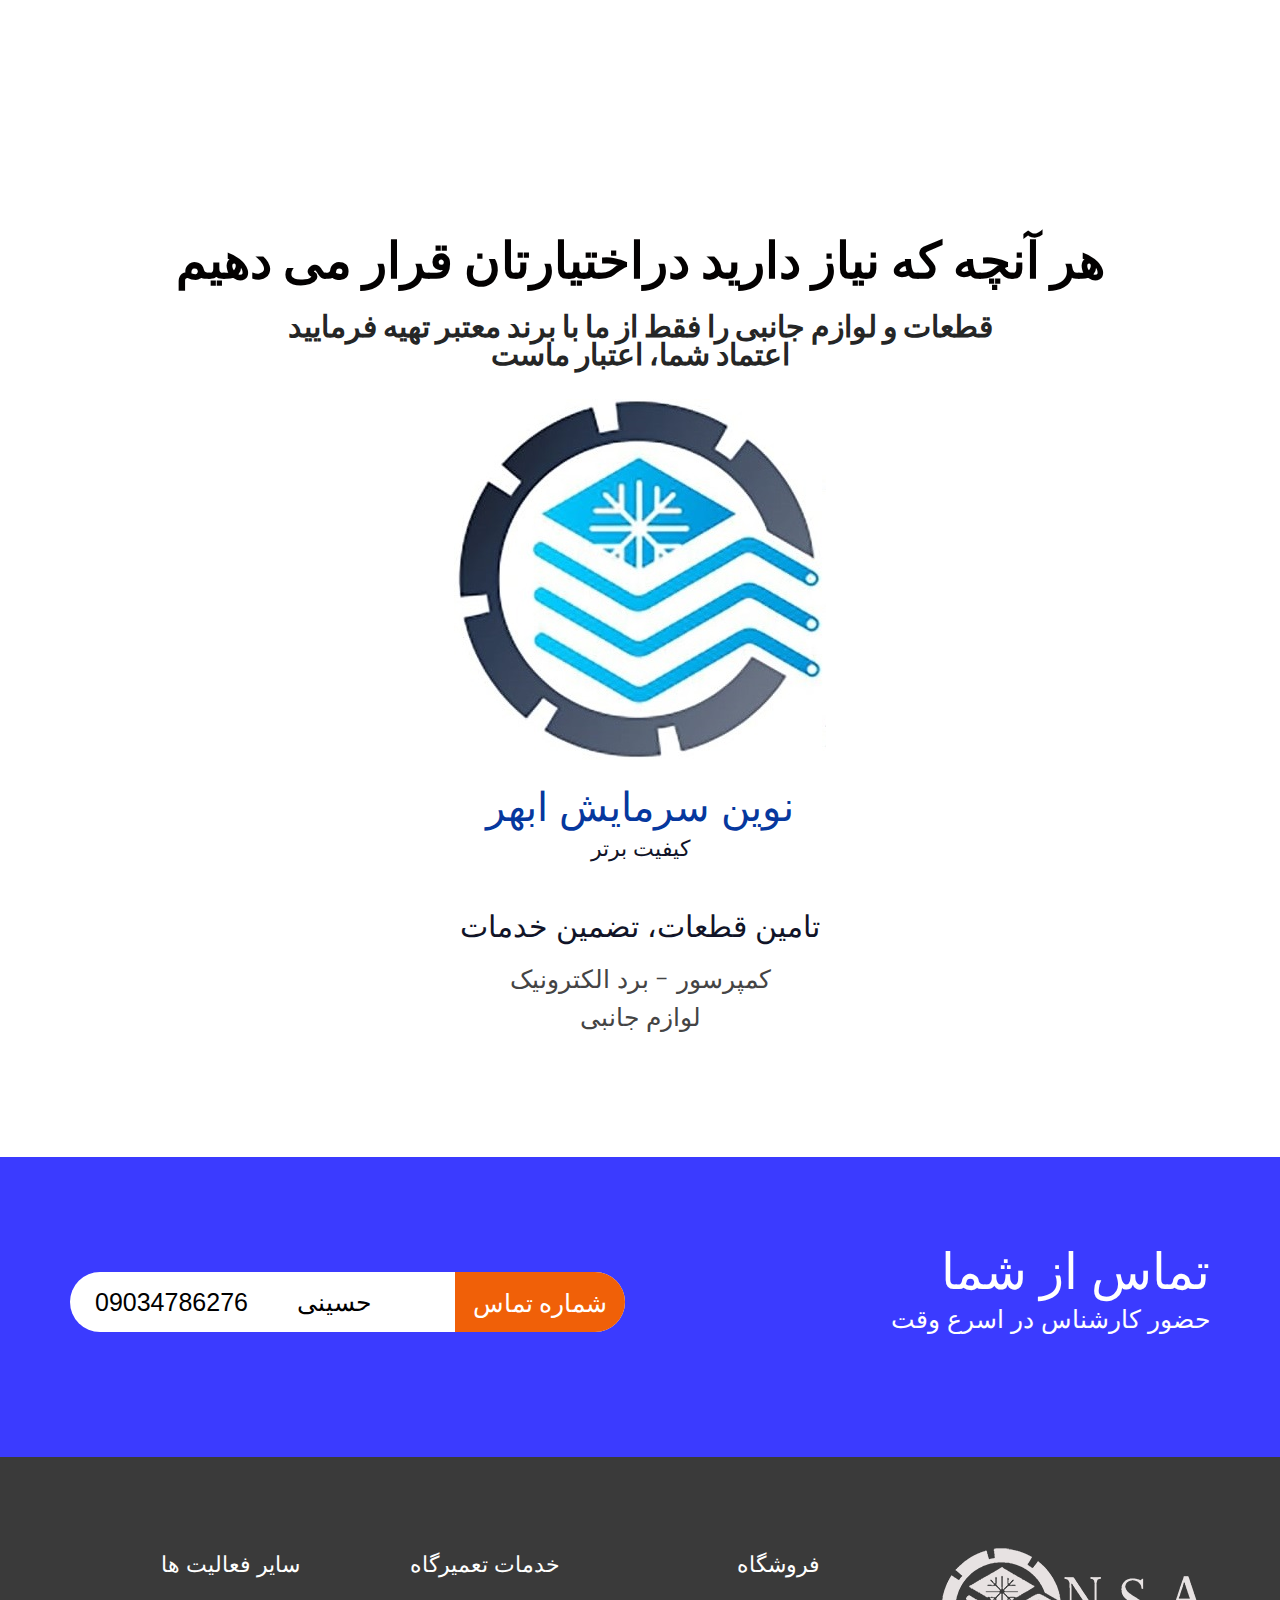
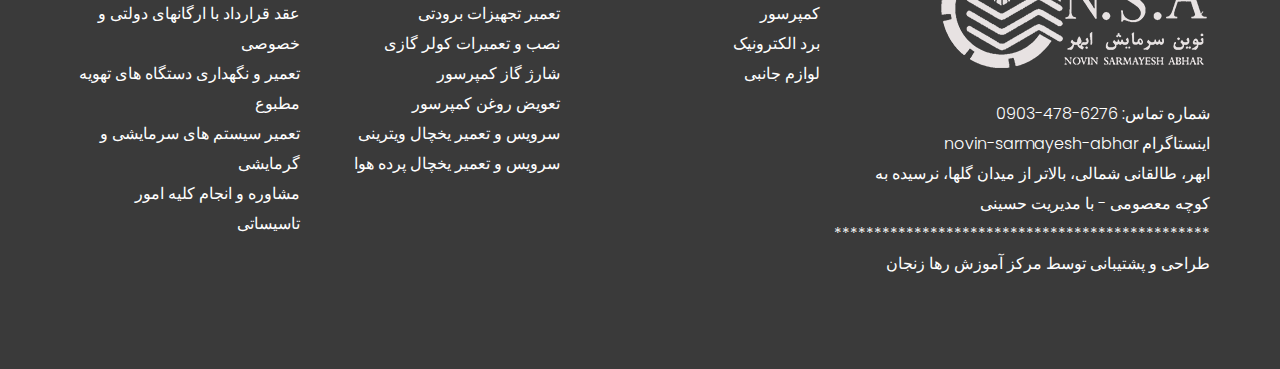
==== commit 32011fa2: "new" ====
--- a/index.html
+++ b/index.html
@@ -15,7 +15,7 @@
   -->
 
 <meta name="keywords"
-   content="ابهر، یخچال، تعمیر،‌گرمایش، سرمایش، برودت، فریزر، کولر گازی، مشاوره، تهویه، شهرستان ابهر، زنجان، یخچال های فروشگاهی، یخچال های خانگی، قطعات، نوین سرمایش ابهر">
+   content="سامسونگ، ال جی، هیمالیا، امرسان، ارج، بوش، جنرال، اُجنرال، نمایندگی،ابهر، یخچال، تعمیر،‌گرمایش، سرمایش، برودت، فریزر، کولر گازی، مشاوره، تهویه، شهرستان ابهر، زنجان، یخچال های فروشگاهی، یخچال های خانگی، قطعات، نوین سرمایش ابهر">
 <meta name="description" content="">
 <meta name="author" content="">
 <!-- site icon -->
@@ -129,6 +129,11 @@
                      <p class="large"> تعمیر و نگهداری سیستم های سرمایشی</p>
                   </div>
                   <div class="full">
+                     <p class="large"> نمایندگی یخچال های پارس، اسنوا، یخساران، هیمالیا، بوش، ال جی، الکترو استیل، امرسان، ارج</p>
+                  </div><div class="full">
+                     <p class="large"> نمایندگی کولرهای پاناسونیک، سامسونگ، ال جی، جنرال، اُ جنرال، گری، گلد</p>
+                  </div>
+                  <div class="full">
                      <!--<p class="large">نظارت، مشاوره و انجام کلیه امور تاسیساتی</p>-->
                   </div>
 
@@ -193,14 +198,14 @@
          <div class="row">
             <div class="col-lg-12 text_align_center">
                <div class="full heading_s1">
-                  <h2>ساعات تماس</h2>
+                  <h2>ساعات تماس همه روزه 8 الی 21</h2>
                </div>
             </div>
          </div>
          <div class="row">
             <div class="col-md-12 cours_timging_bg">
                <div class="container">
-                  <div class="time_table" itemscope itemtype="http://schema.org/Time">
+                  <!--<div class="time_table" itemscope itemtype="http://schema.org/Time">
                      <ul>
                         <li>از 9 صبح الی 9 شب</li>
                         <li>شنبه</li>
@@ -229,7 +234,7 @@
                         <li>از 9 صبح الی 9 شب</li>
                         <li>جمعه</li>
                      </ul>
-                  </div>
+                  </div>-->
                </div>
             </div>
          </div>
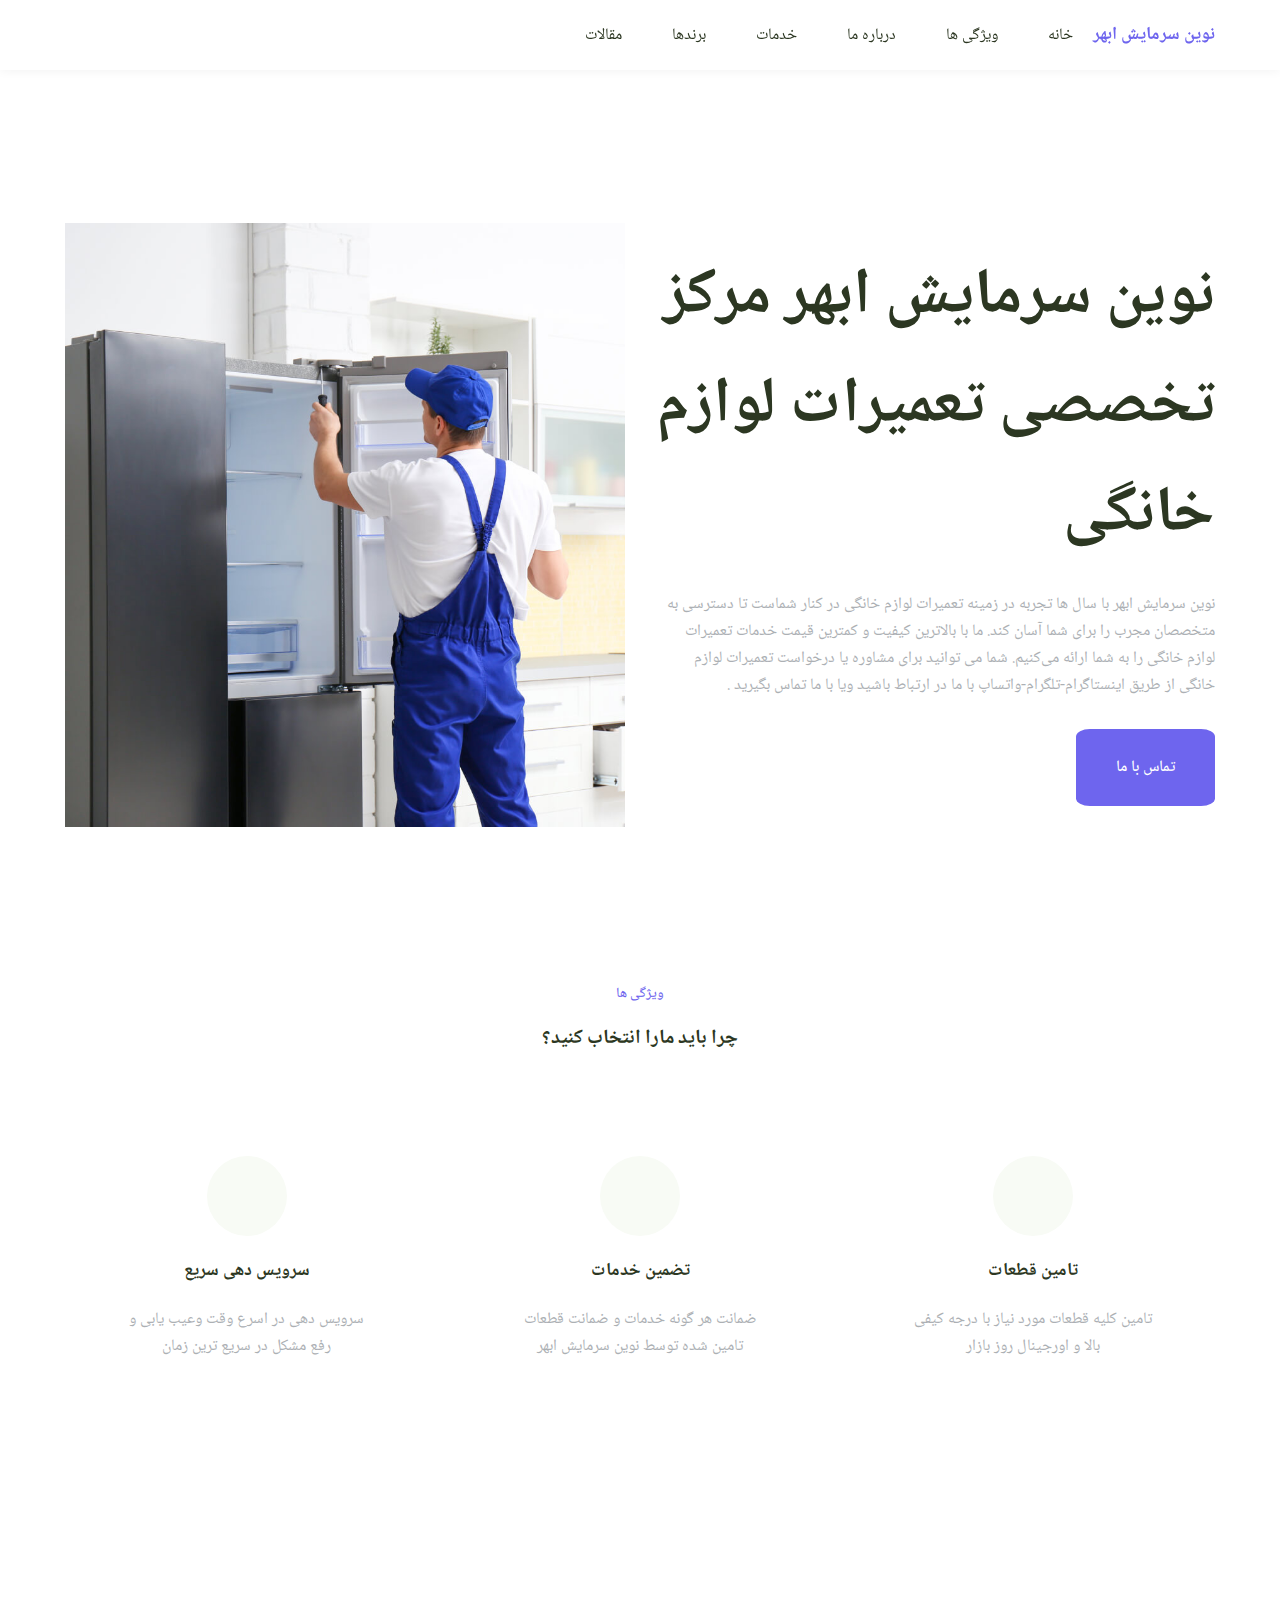
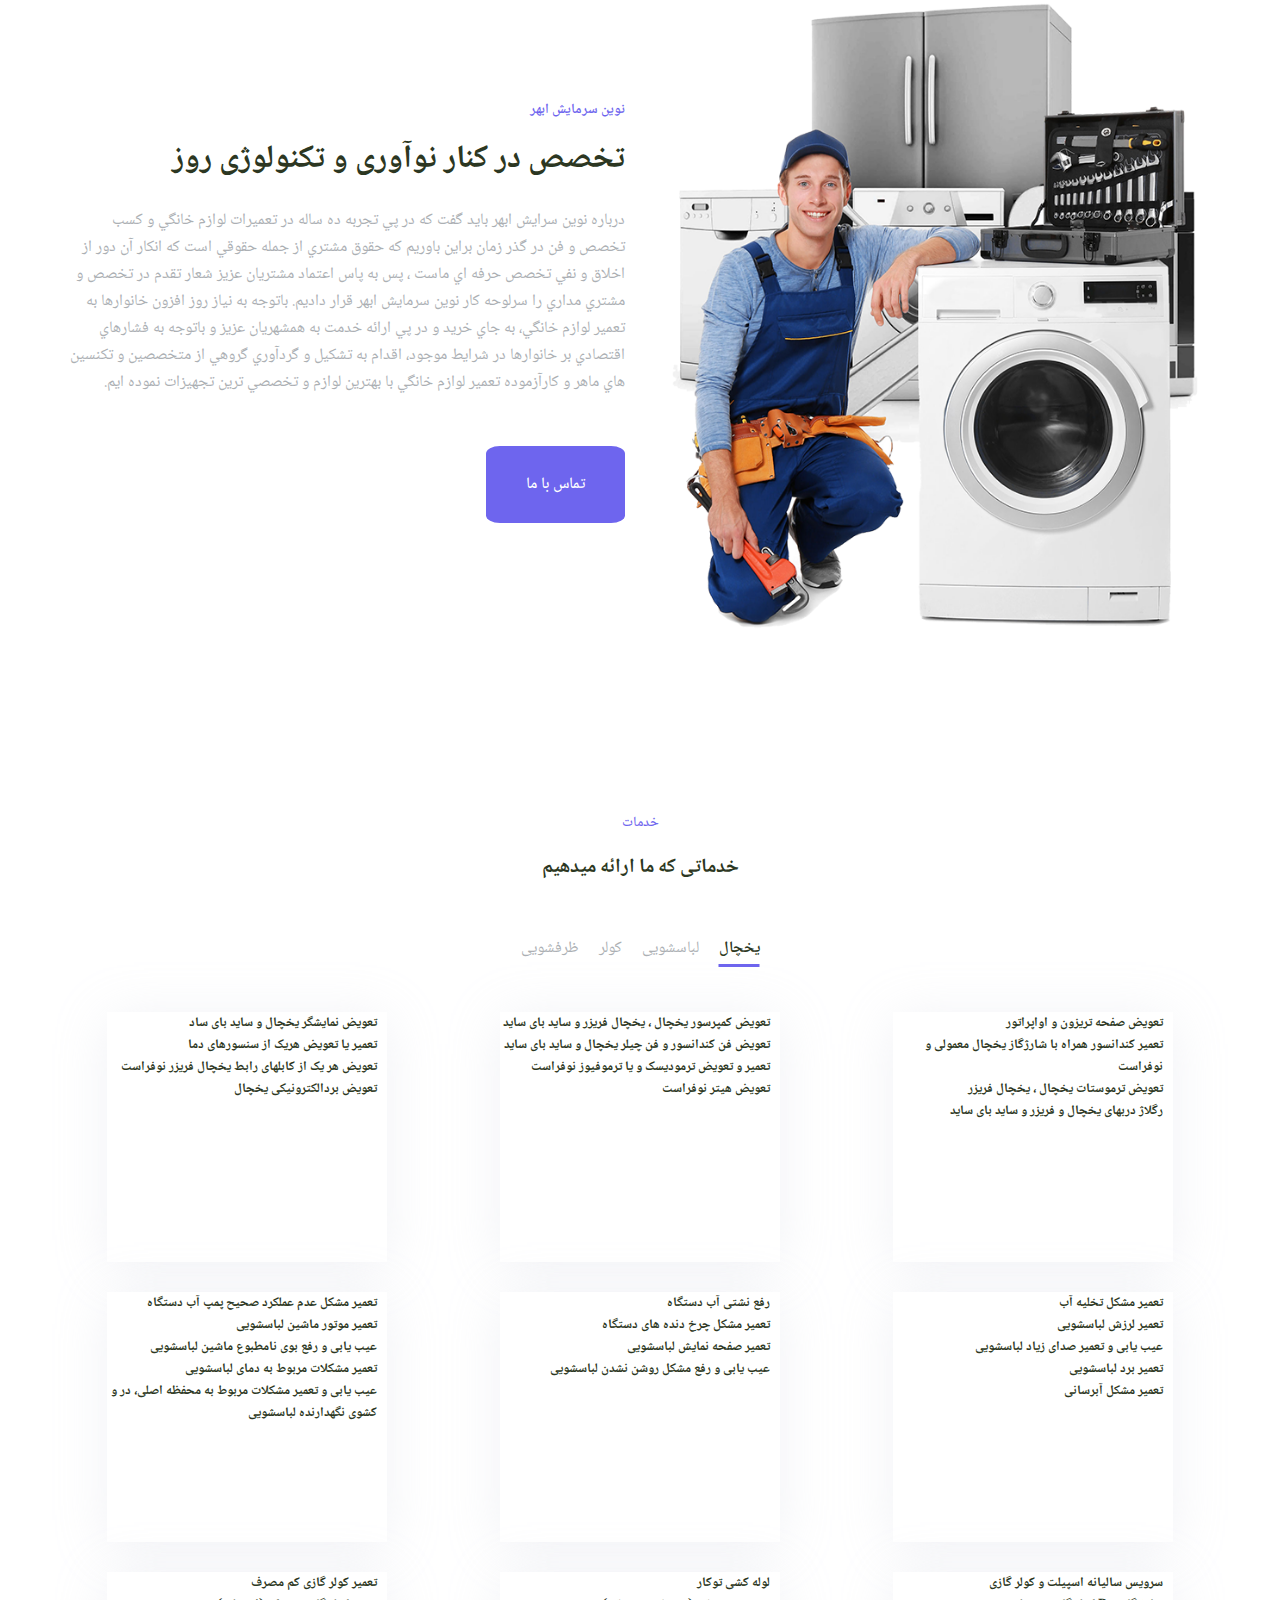
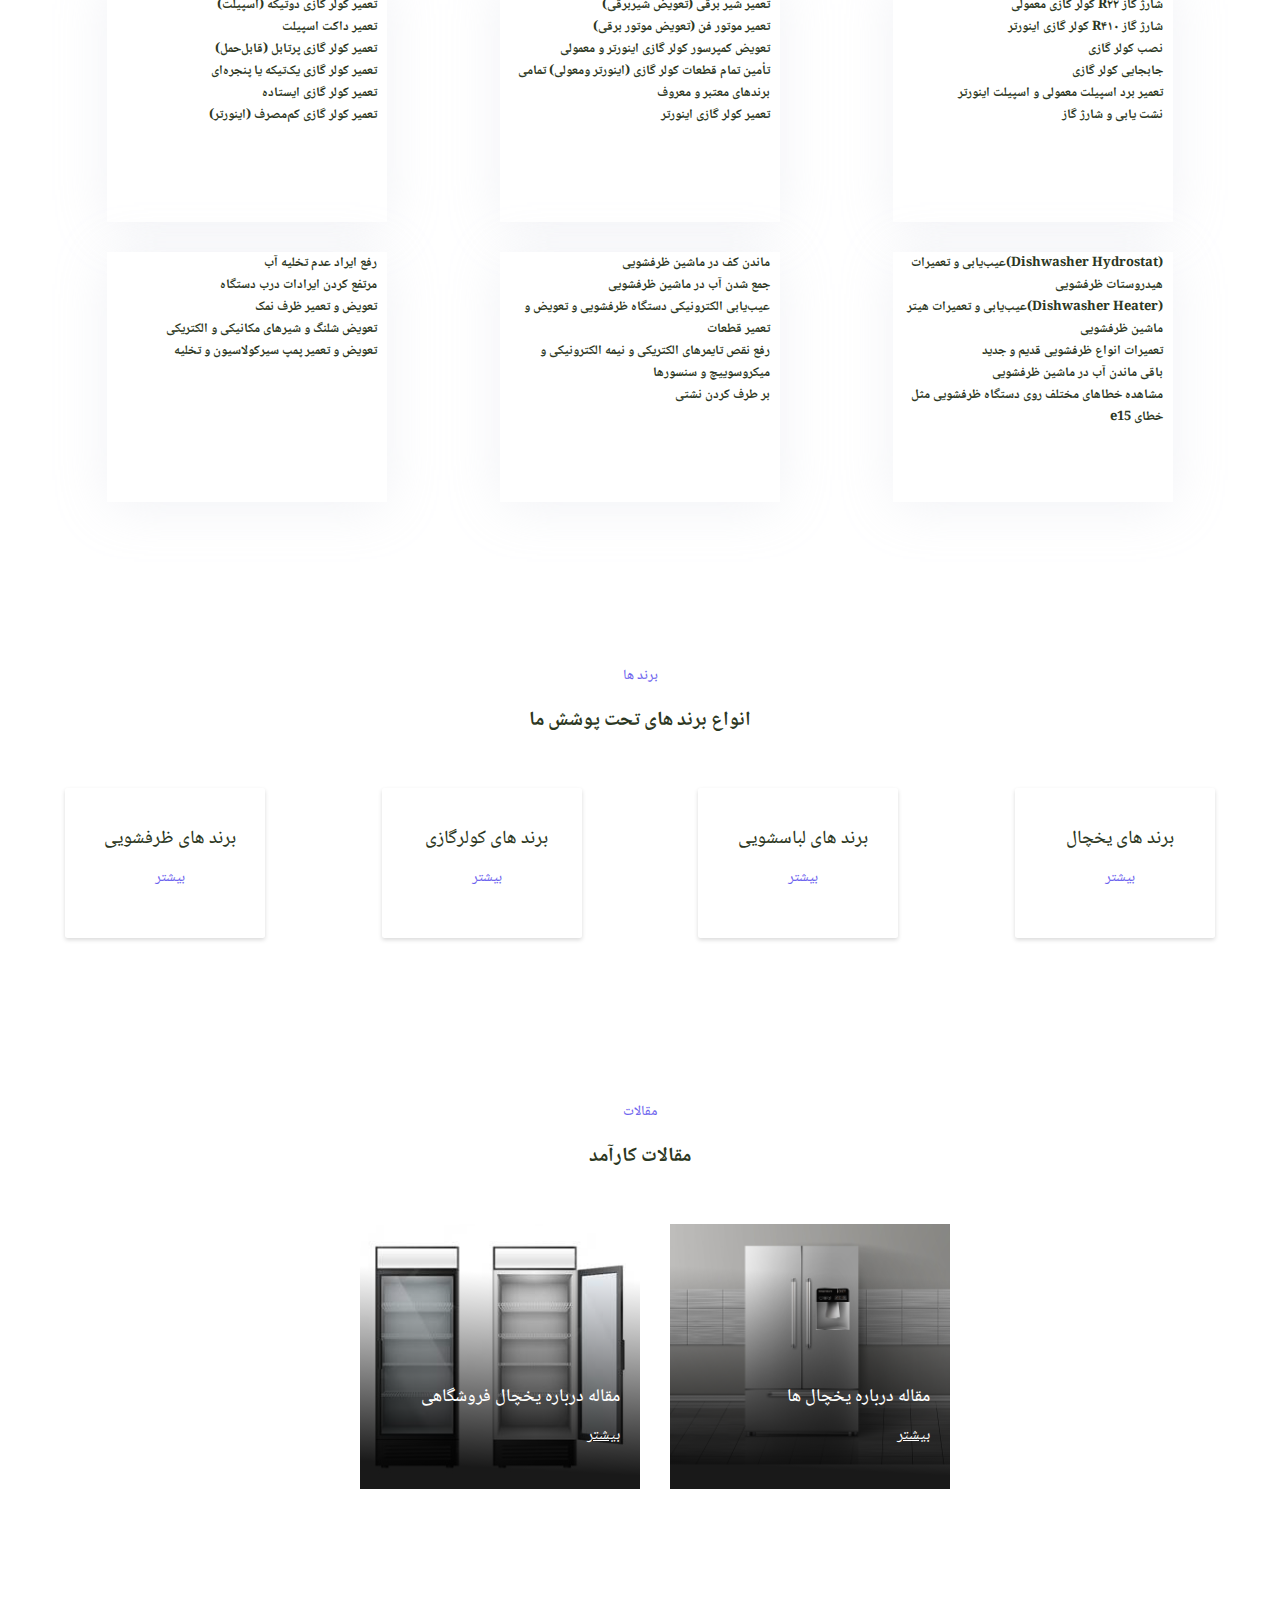
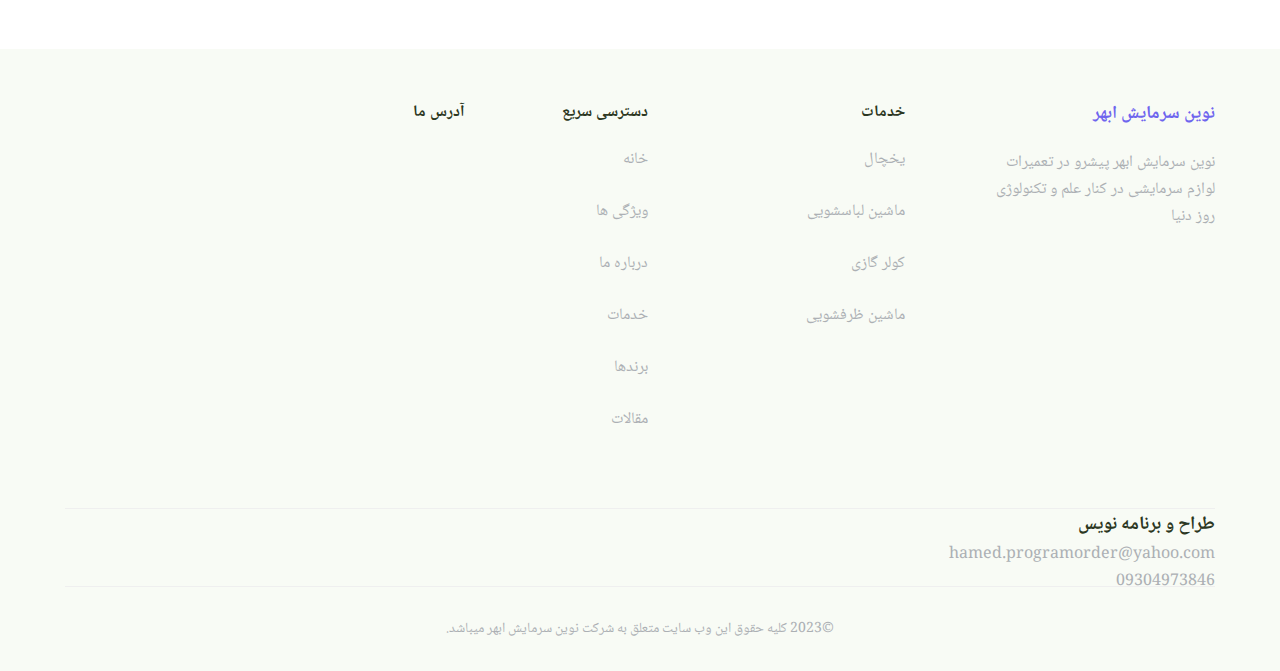
==== commit be1d3581: "new version" ====
--- a/index.html
+++ b/index.html
@@ -1,394 +1,1090 @@
-<!DOCTYPE html>
-<html lang="fa">
-<!-- Basic -->
-<meta charset="utf-8">
-<meta http-equiv="X-UA-Compatible" content="IE=edge">
-<!-- Mobile Metas -->
-<meta name="viewport" content="width=device-width, initial-scale=1, shrink-to-fit=no">
-<!-- Site Metas -->
-<title itemscope itemtype="http://schema.org/Organization">نوین سرمایش ابهر</title>
-<!-- Favicon -->
-<link rel="shortcut icon" href="images/title.jpg">
-<link rel="apple-touch-icon" sizes="144x144" type="image/x-icon" href="images/title.jpg">
-<!-- 
-  
-  -->
+                                                                                                                                                                                                                                                                                                                                                                                                                                                                                                                                                                                                                                                                                                                                                                                                                                                                                                                                                                                                                                                                                                                                                                                                                                                                                                                                                                                                                                                                                                                                                                                                                                                                                                                                                                                                                                                                                                                                                                                                                                                                                                                                                                                                                                                                                                                                                                                                                                                                                                                                                                                                                                                                                                                                                                                                                                                                                                                                                                                                                                                                                                                                                                                                                                                                                                                                                                                                                                                                                                                                                                                                                                                                                                                                                                                                                                                                                                                                                                                                                                                                                                                                                                                                                                                                                                                                                                                                                                                                                                                                                                                                                                                                                                                                                                                                                                                                                                                                                                                                                                                                                                                                                                                                                                                                                                                                                                                                                                                                                                                                                                                                                                                                                                                                                                                                                                                                                                                                                                                                                                                                                                                                                                                                                                                                                                                                                                                                                                                                                                                                                                                                                                                                                                                                                                                                                                                                                                                                                                                                                                                                                                                                                                                                                                                                                                                                                                                                                                                                                                                                                                                                                                                                                                                                                                                                                                                                                                                                                                                                                                                                                                                                                                                                                                                                                                                                                                                                                                                                                                                                                                                                                                                                                                                                                                                                                                                                                                                                                                                                                                                                                                                                                                                                                                                                                                                                                                                                                                                                                                                                                                                                                                                                                                                                                                                                                                                                                                                                                                                                                                                                                                                                                                                                                                                                                                                                                                                                                                                                                                                                                                                                                                                                                                                                                                                                                                                                                                                                                                                                                                                                                                                                                                                                                                                                                                                                                                                                                                                                                                                                                                                                                                                                                                                                                                                                                                                                                                                                                                                                                                                                                                                                                                                                                                                                                                                                                                                                                                                                                                                                                                                                                                                                                                                                                                                                                                                                                                                                                                                                                                                                                                                                                                                                                                                                                                                                                                                                                                                                                                                                                                                                                                                                                                                                                                                                                                                                                                                                                                                                                                                                                                                                                                                                                                                                                                                                                                                                                                                                                                                                                                                                                                                                                                                                                                                                                                                                                                                                                                                                                                                                                                                                                                                                                                                                                                                                                                                                                                                                                                                                                                                                                                                                                                                                                                                                                                                                                                                                                                                                                                                                                                                                                                                                                                                                                                                                                                                                                                                                                                                                                                                                                                                                                                                                                                                                                                                                                                                                                                                                                                                                                                                                                                                                                                                                                                                                                                                                                                                                                                                                                                                                                                                                                                                                                                                                                                                                                                                                                                                                                                                                                                                                                                                                                                                                                                                                                                                                                                                                                                                                                                                                                                                                                                                                                                                                                                                                                                                                                                                                                                                                                                                                                                                                                                                                                                                                                                                                                                                                                                                                                                                                                                                                                                                                                                                                                                                                                                                                                                                                                                                                                                                                                                                                                                                                                                                                                                                                                                                                                                                                                                                                                                                                                                                                                                                                                                                                                                                                                                                                                                                                                                                                                                                                                                                                                                                                                                                                                                                                                                                                                                                                                                                                                                                                                                                                                                                                                                                                                                                                                                                                                                                                                                                                                                                                                                                                                                                                                                                                                                                                                                                                                                                                                                                                                                                                                                                                                                                                                                                                                                                                                                                                                                                                                                                                                                                                                                                                                                                                                                                                                                                                                                                                                                                                                                                                                                                                                                                                                                                                                                                                                                                                                                                                                                                                                                                                                                                                                                                                                                                                                                                                                                                                                                                                                                                                                                                                                                                                                                                                                                                                                                                                                                                                                                                                                                                                                                                                                                                                                                                                                                                                                                                                                                                                                                                                                                                                                                                                                                                                                                                                                                                                                                                                                                                                                                                                                                                                                                                                                                                                                                                                                                                                                                                                                                                                                                                                                                                                                                                                                                                                                                                                                                                                                                                                                                                                                                                                                                                                                                                                                                                                                                                                                                                                                                                                                                                                                                                                                                                                                                                                                                                                                                                                                                                                                                                                                                                                                                                                                                                                                                                                                                                                                                                                                                                                                                                                                                                                                                                                                                                                                                                                                                                                                                                                                                                                                                                                                                                                                                                                                                                                                                                                                                                                                                                                                                                                                                                                                                                                                                                                                                                                                                                                                                                                                                                                                                                                                                                                                                                                                                                                                                                                                                                                                                                                                                                                                                                                                                                                                                                                                                                                                                                                                                                                                                                                                                                                                                                                                                                                                                                                                                                                                                                                                                                                                                                                                                                                                                                                                                                                                                                                                                                                                                                                                                                                                                                                                                                                                                                                                                                                                                                                                                                                                                                                                                                                                                                                                                                                                                                                                                                                                                                                                                                                                                                                                                                                                                                                                                                                                                                                                                                                                                                                                                                                                                                                                                                                                                                                                                                                                                                                                                                                                                                                                                                                                                                                                                                                                                                                                                                                                                                                                                                                                                                                                                                                                                                                                                                                                                                                                                                                                                                                                                                                                                                                                                                                                                                                                                                                                                                                                                                                                                                                                                                                                                                                                                                                                                                                                                                                                                                                                                                                                                                                                                                                                                                                                                                                                                                                                                                                                                                                                                                                                                                                                                                                                                                                                                                                                                                                                                                                                                                                                                                                                                                                                                                                                                                                                                                                                                                                                                                                                                                                                                                                                                                                                                                                                                                                                                                                                                                                                                                                                                                                                                                                                                                                                                                                                                                                                                                                                                                                                                                                                                                                                                                                                                                                                                                                                                                                                                                                                                                                                                                                                                                                                                                                                                                                                                                                                                                                                                                                                                                                                                                                                                                                                                                                                                                                                                                                                                                                                                                                                                                                                                                                                                                                                                                                                                                                                                                                                                                                                                                                                                                                                                                                                                                                                                                                                                                                                                                                                                                                                                                                                                                                                                                                                                                                                                                                                                                                                                                                                                                                                                                                                                                                                                                                                                                                                                                                                                                                                                                                                                                                                                                                                                                                                                                                                                                                                                                                                                                                                                                                                                                                                                                                                                                                                                                                                                                                                                                                                                                                                                                                                                                                                                                                                                                                                                                                                                                                                                                                                                                                                                                                                                                                                                                                                                                                                                                                                                                                                                                                                                                                                                                                                                                                                                                                                                                                                                                                                                                                                                                                                                                                                                                                                                                                                                                                                                                                                                                                                                                                                                                                                                                                                                                                                                                                                                                                                                                                                                                                                                                                                                                                                                                                                                                                                                                                                                                                                                                                                                                                                                                                                                                                                                                                                                                                                                                                                                                                                                                                                                                                                                                                                                                                                                                                                                                                                                                                                                                                                                                                                                                                                                                                                                                                                                                                                                                                                                                                                                                                                                                                                                                                                                                                                                                                                                                                                                                                                                                                                                                                                                                                                                                                                                                                                                                                                                                                                                                                                                                                                                                                                                                                                                                                                                                                                                                                                                                                                                                                                                                                                                                                                                                                                                                                                                                                                                                                                                                                                                                                                                                                                                                                                                                                                                                                                                                                                                                                                                                                                                                                                                                                                                                                                                                                                                                                                                                                                                                                                                                                                                                                                                                                                                                                                                                                                                                                                                                                                                                                                                                                                                                                                                                                                                                                                                                                                                                                                                                                                                                                                                                                                                                                                                                                                                                                                                                                                                                                                                                                                                                                                                                                                                                                                                                                                                                                                                                                                                                                                                                                                                                                                                                                                                                                                                                                                                                                                                                                                                                                                                                                                                                                                                                                                                                                                                                                                                                                                                                                                                                                                                                                                                                                                                                                                                                                                                                                                                                                                                                                                                                                                                                                                                                                                                                                                                                                                                                                                                                                                                                                                                                                                                                                                                                                                                                                                                                                                                                                                                                                                                                                                                                                                                                                                                                                                                                                                                                                                                                                                                                                                                                                                                                                                                                                                                                                                                                                                                                                                                                                                                                                                                                                                                                                                                                                                                                                                                                                                                                                                                                                                                                                                                                                                                                                                                                                                                                                                                                                                                                                                                                                                                                                                                                                                                                                                                                                                                                                                                                                                                                                                                                                                                                                                                                                                                                                                                                                                                                                                                                                                                                                                                                                                                                                                                                                                                                                                                                                                                                                                                                                                                                                                                                                                                                                                                                                                                                                                                                                                                                                                                                                                                                                                                                                                                                                                                                                                                                                                                                                                                                                                                                                                                                                                                                                                                                                                                                                                                                                                                                                                                                                                                                                                                                                                                                                                                                                                                                                                                                                                                                                                                                                                                                                                                                                                                                                                                                                                                                                                                                                                                                                                                                                                                                                                                                                                                                                                                                                                                                                                                                                                                                                                                                                                                                                                                                                                                                                                                                                                                                                                                                                                                                                                                                                                                                                                                                                                                                                                                                                                                                                                                                                                                                                                                                                                                                                                                                                                                                                                                                                                                                                                                                                                                                                                                                                                                                                                                                                                                                                                                                                                                                                                                                                                                                                                                                                                                                                                                                                                                                                                                                                                                                                                                                                                                                                                                                                                                                                                                                                                                                                                                                                                                                                                                                                                                                                                                                                                                                                                                                                                                                                                                                                                                                                                                                                                                                                                                                                                                                                                                                                                                                                                                                                                                                                                                                                                                                                                                                                                                                                                                                                                                                                                                                                                                                                                                                                                                                                                                                                                                                                                                                                                                                                                                                                                                                                                                                                                                                                                                                                                                                                                                                                                                                                                                                                                                                                                                                                                                                                                                                                                                                                                                                                                                                                                                                                                                                                                                                                                                                                                                                                                                                                                                                                                                                                                                                                                                                                                                                                                                                                                                                                                                                                                                                                                                                                                                                                                                                                                                                                                                                                                                                                                                                                                                                                                                                                                                                                                                                                                                                                                                                                                                                                                                                                                                                                                                                                                                                                                                                                                                                                                                                                                                                                                                                                                                                                                                                                                                                                                                                                                                                                                                                                                                                                                                                                                                                                                                                                                                                                                                                                                                                                                                                                                                                                                                                                                                                                                                                                                                                                                                                                                                                                                                                                                                                                                                                                                                                                                                                                                                                                                                                                                                                                                                                                                                                                                                                                                                                                                                                                                                                                                                                                                                                                                                                                                                                                                                                                                                                                                                                                                                                                                                                                                                                                                                                                                                                                                                                                                                                                                                                                                                                                                                                                                                                                                                                                                                                                                                                                                                                                                                                                                                                                                                                                                                                                                                                                                                                                                                                                                                                                                                                                                                                                                                                                                                                                                                                                                                                                                                                                                                                                                                                                                                                                                                                                                                                                                                                                                                                                                                                                                                                                                                                                                                                                                                                                                                                                                                                                                                                                                                                                                                                                                                                                                                                                                                                                                                                                                                                                                                                                                                                                                                                                                                                                                                                                                                                                                                                                                                                                                                                                                                                                                                                                                                                                                                                                                                                                                                                                                                                                                                                                                                                                                                                                                                                                                                                                                                                                                                                                                                                                                                                                                                                                                                                                                                                                                                                                                                                                                                                                                                                                                                                                                                                                                                                                                                                                                                                                                                                                                                                                                                                                                                                                                                                                                                                                                                                                                                                                                                                                                                                                                                                                                                                                                                                                                                                                                                                                                                                                                                                                                                                                                                                                                                                                                                                                                                                                                                                                                                                                                                                                                                                                                                                                                                                                                                                                                                                                                                                                                                                                                                                                                                                                                                                                                                                                                                                                                                                                                                                                                                                                                                                                                                                                                                                                                                                                                                                                                                                                                                                                                                                                                                                                                                                                                                                                                                                                                                                                                                                                                                                                                                                                                                                                                                                                                                                                                                                                                                                                                                                                                                                                                                                                                                                                                                                                                                                                                                                                                                                                                                                                                                                                                                                                                                                                                                                                                                                                                                                                                                                                                                                                                                                                                                                                                                                                                                                                                                                                                                                                                                                                                                                                                                                                                                                                                                                                                                                                                                                                                                                                                                                                                                                                                                                                                                                                                                                                                                                                                                                                                                                                                                                                                                                                                                                                                                                                                                                                                                                                                                                                                                                                                                                                                                                                                                                                                                                                                                                                                                                                                                                                                                                                                                                                                                                                                                                                                                                                                                                                                                                                                                                                                                                                                                                                                                                                                                                                                                                                                                                                                                                                                                                                                                                                                                                                                                                                                                                                                                                                                                                                                                                                                                                                                                                                                                                                                                                                                                                                                                                                                                                                                                                                                                                                                                                                                                                                                                                                                                                                                                                                                                                                                                                                                                                                                                                                                                                                                                                                                                                                                                                                                                                                                                                                                                                                                                                                                                                                                                                                                                                                                                                                                                                                                                                                                                                                                                                                                                                                                                                                                                                                                                                                                                                                                                                                                                                                                                                                                                                                                                                                                                                                                                                                                                                                                                                                                                                                                                                                                                                                                                                                                                                                                                                                                                                                                                                                                                                                                                                                                                                                                                                                                                                                                                                                                                                                                                                                                                                                                                                                                                                                                                                                                                                                                                                                                                                                                                                                                                                                                                                                                                                                                                                                                                                                                                                                                                                                                                                                                                                                                                                                                                                                                                                                                                                                                                                                                                                                                                                                                                                                                                                                                                                                                                                                                                                                                                                                                                                                                                                                                                                                                                                                                                                                                                                                                                                                                                                                                                                                                                                                                                                                                                                                                                                                                                                                                                                                                                                                                                                                                                                                                                                                                                                                                                                                                                                                                                                                                                                                                                                                                                                                                                                                                                                                                                                                                                                                                                                                                                                                                                                                                                                                                                                                                                                                                                                                                                                                                                                                                                                                                                                                                                                                                                                                                                                                                                                                                                                                                                                                                                                                                                                                                                                                                                                                                                                                                                                                                                                                                                                                                                                                                                                                                                                                                                                                                                                                                                                                                                                                                                                                                                                                                                                                                                                                                                                                                                                                                                                                                                                                                                                                                                                                                                                                                                                                                                                                                                                                                                                                                                                                                                                                                                                                                                                                                                                                                                                                                                                                                                                                                                                                                                                                                                                                                                                                                                                                                                                                                                                                                                                                                                                                                                                                                                                                                                                                                                                                                                                                                                                                                                                                                                                                                                                                                                                                                                                                                                                                                                                                                                                                                                                                                                                                                                                                                                                                                                                                                                                                                                                                                                                                                                                                                                                                                                                                                                                                                                                                                                                                                                                                                                                                                                                                                                                                                                                                                                                                                                                                                                                                                                                                                                                                                                                                                                                                                                                                                                                                                                                                                                                                                                                                                                                                                                                                                                                                                                                                                                                                                                                                                                                                                                                                                                                                                                                                                                                                                                                                                                                                                                                                                                                                                                                                                                                                                                                                                                                                                                                                                                                                                                                                                                                                                                                                                                                                                                                                                                                                                                                                                                                                                                                                                                                                                                                                                                                                                                                                                                                                                                                                                                                                                                                                                                                                                                                                                                                                                                                                                                                                                                                                                                                                                                                                                                                                                                                                                                                                                                                                                                                                                                                                                                                                                                                                                                                                                                                                                                                                                                                                                                                                                                                                                                                                                                                                                                                                                                                                                                                                                                                                                                                                                                                                                                                                                           <!DOCTYPE html>
+<html lang="fa" dir="rtl">
+<head>
+    <meta charset="UTF-8">
+    <meta http-equiv="X-UA-Compatible" content="IE=edge">
+    <meta name="viewport" content="width=device-width, initial-scale=1.0">
+    <title>novin sarmayesh abhar</title>
+    <link rel="preconnect" href="https://fonts.googleapis.com">
+    <link rel="preconnect" href="https://fonts.gstatic.com" crossorigin>
+    <link href="https://fonts.googleapis.com/css2?family=Markazi+Text:wght@400;500;600&family=Noto+Naskh+Arabic:wght@400;500;600;700&family=Tajawal:wght@400;500&display=swap" rel="stylesheet">
+    <link href="https://cdn.jsdelivr.net/npm/remixicon@2.5.0/fonts/remixicon.css" rel="stylesheet">
+    <link href="assets/css/swiper-bundle.min.css" rel="stylesheet">
+    <link href="assets/css/main.css" rel="stylesheet">
+</head>
+<body>
+    <!-- Header-Begien -->
+   <header id="header" class="header">
+    <nav class="nav container">
+        <a href="index.html" class="nav__brand"><span>نوین سرمایش ابهر</span></a>
+        <div id="nav-menu" class="nav__menu">
+            <ul class="nav__list">
+                <li class="nav__item">
+                    <a href="#home" class="nav__link">خانه</a>
+                </li>
+                <li class="nav__item">
+                    <a href="#feature" class="nav__link">ویژگی ها</a>
+                </li>
+                <li class="nav__item">
+                    <a href="#about" class="nav__link">درباره ما</a>
+                </li>
+                <li class="nav__item">
+                    <a href="#services" class="nav__link">خدمات</a>
+                </li>
+                <li class="nav__item">
+                    <a href="#brands" class="nav__link">برندها</a>
+                </li>
+                <li class="nav__item">
+                    <a href="#blog" class="nav__link">مقالات</a>
+                </li>
+            </ul>
+        </div>
+        <div class="nav__buttons">
+            <div class="nav__icon nav__toggle">
+                <i id="nav-toggle" class="ri-menu-line"></i>
+            </div>
+            <div class="nav__icon sidebar__toggle">
+                <i id="sidebar-toggle" class="ri-phone-line"></i>
+            </div>
+        </div>
+    </nav>
+   </header>
+   <!-- Header-End -->
+   <!-- main-Begien -->
+   <main class="main">
+        <!-- sidebar-Begien -->
+            <div id="sidebar" class="sidebar">
+                <div class="sidebar__header">
+                    <h2 class="sidebar__title">تماس با ما</h2>
+                    <p class="sidebar__description">
+                      شما میتوانید برای دریافت مشاوره و درخواست خدمات تعمیر با ما از طریق راه های ارتباطی زیر ارتباط برقرار کنید.     
+                    </p>
+                </div>
+                <div class="sidebar__content">
+                    <ul class="sidebar__list">
+                        <li class="sidebar__item">
+                            <span class="sidebar__subtitle">آدرس:</span>
+                            <span>ابهر-طالقانی شمالی-بالاتر از میدان گلها<br>-نرسیده به کوچه معصومی</span>
+                        </li>
+                        <li class="sidebar__item">
+                            <span class="sidebar__subtitle">ساعت پاسخ گویی:</span>
+                            <span>همه روزه 8 الی 21</span>
+                        </li>
+                        <li class="sidebar__item">
+                            <span class="sidebar__subtitle">شماره تماس محدوه ابهر-خرمدره:</span>
+                            <span><a href="tel:+989034786276">09034786276</a></span>
+                            <i id="sidebar-toggle" class="ri-phone-line singlephone"></i>
+                        </li>
+                        <li class="sidebar__item">
+                            <span class="sidebar__subtitle">شماره تماس محدوده شریف آباد تا ضیاآباد:</span>
+                            <span><a href="tel:+989125423882">09125423882</a></span>
+                            <i id="sidebar-toggle" class="ri-phone-line singlephone"></i>
+                        </li>
+                        <li class="sidebar__item">
+                            <span class="sidebar__subtitle">مارا دنبال کنید:</span>
+                            <ul class="social__list">
+                                <li class="social__item">
+                                    <a href="https://instagram.com/novinsarmayeshabhar?igshid=ZDdkNTZiNTM=" class="social__link">
+                                        <i class="ri-instagram-fill"></i>
+                                    </a>
+                                </li>
+                                <li class="social__item">
+                                    <a href="https://t.me/novinsarmayeshabhar" class="social__link">
+                                        <i class="ri-telegram-fill"></i>
+                                    </a>
+                                </li>
+                                <li class="social__item">
+                                    <a href="https://wa.me/message/SHBIBDFHHU6ZA1" class="social__link">
+                                        <i class="ri-whatsapp-fill"></i>
+                                    </a>
+                                </li>
+                            </ul>
+                        </li>
+                    </ul>
+                </div>
+            </div>
+        <!-- sidebar-End -->
+        <!-- Home-Begin -->
+        <section id="home" class="home">
+            <div class="d-grid home__wrapper container">
+                <div class="home__content">
+                    <h1 class="home__title">نوین سرمایش ابهر مرکز تخصصی تعمیرات لوازم خانگی</h1>
+                    <p class="home__description">نوین سرمایش ابهر با سال ها تجربه در زمینه تعمیرات لوازم خانگی در کنار شماست تا دسترسی به متخصصان مجرب را برای شما آسان کند. ما با بالاترین کیفیت و کمترین قیمت خدمات تعمیرات لوازم خانگی را به شما ارائه می‌کنیم. شما می توانید برای مشاوره یا درخواست تعمیرات لوازم خانگی از طریق اینستاگرام-تلگرام-واتساپ با ما در ارتباط باشید ویا با ما تماس بگیرید .</p>
+                    <a href="#" id="homebtn" class="btn btn--primary">تماس با ما</a>
+                </div>
+                <img src="assets/image/home.jpg" alt="" class="home__img">
+            </div>
+        </section>
+        <!-- Home-End -->
+        <!-- Feature-Begin -->
+        <section id="feature" class="section feature">
+            <div class="section__header">
+                <span class="section__subtitle">ویژگی ها</span>
+                <h2 class="section__title">چرا باید مارا انتخاب کنید؟</h2>
+            </div>
+            <div class="d-grid feature__wrapper container">
+                <!-- Feature1_Begin -->
+                    <div class="feature__card">
+                        <div class="feature__icon">
+                            <i class="ri-briefcase-4-fill"></i>
+                        </div>
+                        <h3 class="feature__title">تامین قطعات</h3>
+                        <p class="feature__description">تامین کلیه قطعات مورد نیاز با درجه کیفی بالا و اورجینال روز بازار</p>
+                    </div>
+                <!-- Feature1_End -->
 
-<meta name="keywords"
-   content="سامسونگ، ال جی، هیمالیا، امرسان، ارج، بوش، جنرال، اُجنرال، نمایندگی،ابهر، یخچال، تعمیر،‌گرمایش، سرمایش، برودت، فریزر، کولر گازی، مشاوره، تهویه، شهرستان ابهر، زنجان، یخچال های فروشگاهی، یخچال های خانگی، قطعات، نوین سرمایش ابهر">
-<meta name="description" content="">
-<meta name="author" content="">
-<!-- site icon -->
-<link rel="icon" href="images/logo.png" type="image/png" />
-<!-- Bootstrap core CSS -->
-<link href="css/bootstrap.css" rel="stylesheet">
-<!-- FontAwesome Icons core CSS -->
-<link href="css/font-awesome.min.css" rel="stylesheet">
-<!-- Custom animate styles for this template -->
-<link href="css/animate.css" rel="stylesheet">
-<!-- Custom styles for this template -->
-<link href="style.css" rel="stylesheet">
-<!-- Responsive styles for this template -->
-<link href="css/responsive.css" rel="stylesheet">
-<!-- Colors for this template -->
-<link href="css/colors.css" rel="stylesheet">
-<!-- light box gallery -->
-<link href="css/ekko-lightbox.css" rel="stylesheet">
-<!--[if lt IE 9]>
-   <script src="https://oss.maxcdn.com/libs/html5shiv/3.7.0/html5shiv.js"></script>
-   <script src="https://oss.maxcdn.com/libs/respond.js/1.4.2/respond.min.js"></script>
-   <![endif]-->
-</head>
+                <!-- Feature2_Begin -->
+                    <div class="feature__card">
+                        <div class="feature__icon">
+                            <i class="ri-chat-check-fill"></i>
+                        </div>
+                        <h3 class="feature__title">تضمین خدمات</h3>
+                        <p class="feature__description">ضمانت هر گونه خدمات و ضمانت قطعات تامین شده توسط نوین سرمایش ابهر</p>
+                    </div>
+                <!-- Feature2_End -->
 
-<body id="home_page" class="home_page">
-   <!-- header -->
-   <header class="header">
+                <!-- Feature3_Begin -->
+                    <div class="feature__card">
+                        <div class="feature__icon">
+                            <i class="ri-dashboard-3-fill"></i>
+                        </div>
+                        <h3 class="feature__title">سرویس دهی سریع</h3>
+                        <p class="feature__description">سرویس دهی در اسرع وقت وعیب یابی و رفع مشکل در سریع ترین زمان</p>
+                    </div>
+                <!-- Feature3_End -->
+            </div>
+        </section>
+        <!-- Feature-End -->
+        <!-- About-Begin -->
+        <section id="about" class="section about">
+            <div class="d-grid about__wrapper container">
+                <div class="about__content">
+                    <span class="about__subtitle">نوین سرمایش ابهر</span>
+                    <h2 class="about__title">تخصص در کنار نوآوری و  تکنولوژی روز</h2>
+                    <p class="about__description">درباره نوين سرايش ابهر  بايد گفت که در پي تجربه ده ساله در تعميرات لوازم خانگي و کسب تخصص و فن در گذر زمان براين باوريم که حقوق مشتري از جمله حقوقي است که انکار آن دور از اخلاق و نفي تخصص حرفه اي ماست ، پس به پاس اعتماد مشتريان عزيز شعار تقدم در تخصص و مشتري مداري را سرلوحه کار نوين سرمايش ابهر قرار داديم.
+                        باتوجه به نياز روز افزون خانوارها به تعمير لوازم خانگي، به جاي خريد و در پي ارائه خدمت به همشهريان عزيز و باتوجه به فشارهاي اقتصادي بر خانوارها در شرايط موجود، اقدام به تشکيل و گردآوري گروهي از متخصصين و تکنسين هاي ماهر و کارآزموده  تعمير لوازم خانگي با بهترين لوازم و تخصصي ترين تجهيزات نموده ايم.</p>
+                    <a href="#" id="aboutbtn" class="btn btn--primary">تماس با ما</a>
+                </div>
+                <img src="assets/image/aboutorg.png" alt="about novin sarmayesh abhar" class="about__img">
+            </div>
+        </section>
+        <!-- About-End -->
+        <!-- Services_Begin -->
+        <section id="services" class="section services">
+            <div class="section__header">
+                <span class="section__subtitle">خدمات</span>
+                <h2 class="section__title">خدماتی که ما ارائه میدهیم</h2>
+            </div>
+            <div class="services__filter">
+                <span class="services__item services__item--active" data-filter=".refrigerator">یخچال</span>
+                <span class="services__item" data-filter=".washingmachine">لباسشویی</span>
+                <span class="services__item" data-filter=".airconditioner">کولر</span>
+                <span class="services__item" data-filter=".dishwasher">ظرفشویی</span>
+            </div>
+            <div class="d-grid services__wrapper container">
+                <!-- Refrigerator1-Begin -->
+                <div class="services__card refrigerator mix">
+                    <div class="services__title-wrapper">
+                        <i class="ri-tools-line"></i>
+                    </div>
+                    <div class="services__card-body">
+                        <ul>
+                            <li class="services__subtitle">
+                                <i class="ri-asterisk services__subtitle-icon"></i>
+                                <h4 id="brandsdesktopline1">
+                                    تعویض صفحه تریزون و اواپراتور
+                                </h4>
+                            </li>
+                            <li class="services__subtitle">
+                                <i class="ri-asterisk services__subtitle-icon"></i>
+                                <h4 id="brandsdesktopline1">
+                                    تعمیر کندانسور همراه با شارژگاز یخچال معمولی و نوفراست
+                                </h4>
+                            </li>
+                            <li class="services__subtitle">
+                                <i class="ri-asterisk services__subtitle-icon"></i>
+                                <h4 id="brandsdesktopline1">
+                                    تعویض ترموستات یخچال ، یخچال فریزر
+                                </h4>
+                            </li>
+                            <li class="services__subtitle">
+                                <i class="ri-asterisk services__subtitle-icon"></i>
+                                <h4 id="brandsdesktopline1">
+                                    رگلاژ دربهای یخچال و فریزر و ساید بای ساید
+                                </h4>
+                            </li>
+                        </ul>
+                    </div>
+                </div>
+                <!-- Refrigerator1-End -->
+                <!-- Refrigerator2-Begin -->
+                <div class="services__card refrigerator mix">
+                    <div class="services__title-wrapper">
+                        <i class="ri-tools-line"></i>
+                    </div>
+                    <div class="services__card-body">
+                        <ul>
+                            <li class="services__subtitle">
+                                <i class="ri-asterisk services__subtitle-icon"></i>
+                                <h4 id="brandsdesktopline1">
+                                    تعویض کمپرسور یخچال ، یخچال فریزر و ساید بای ساید
+                                </h4>
+                            </li>
+                            <li class="services__subtitle">
+                                <i class="ri-asterisk services__subtitle-icon"></i>
+                                <h4 id="brandsdesktopline1">
+                                    تعویض فن کندانسور و فن چیلر یخچال و ساید بای ساید
+                                </h4>
+                            </li>
+                            <li class="services__subtitle">
+                                <i class="ri-asterisk services__subtitle-icon"></i>
+                                <h4 id="brandsdesktopline1">
+                                    تعمیر و تعویض ترمودیسک و یا ترموفیوز نوفراست
+                                </h4>
+                            </li>
+                            <li class="services__subtitle">
+                                <i class="ri-asterisk services__subtitle-icon"></i>
+                                <h4 id="brandsdesktopline1">
+                                    تعویض هیتر نوفراست
+                                </h4>
+                            </li>
+                        </ul>
+                    </div>
+                </div>
+                <!-- Refrigerator2-End -->
+                <!-- Refrigerator3-Begin -->
+                <div class="services__card refrigerator mix">
+                    <div class="services__title-wrapper">
+                        <i class="ri-tools-line"></i>
+                    </div>
+                    <div class="services__card-body">
+                        <ul>
+                            <li class="services__subtitle">
+                                <i class="ri-asterisk services__subtitle-icon"></i>
+                                <h4 id="brandsdesktopline1">
+                                    تعویض نمایشگر یخچال و ساید بای ساد
+                                </h4>
+                            </li>
+                            <li class="services__subtitle">
+                                <i class="ri-asterisk services__subtitle-icon"></i>
+                                <h4 id="brandsdesktopline1">
+                                    تعمیر یا تعویض هریک از سنسورهای دما
+                                </h4>
+                            </li>
+                            <li class="services__subtitle">
+                                <i class="ri-asterisk services__subtitle-icon"></i>
+                                <h4 id="brandsdesktopline1">
+                                    تعویض هر یک از کابلهای رابط یخچال فریزر نوفراست
+                                </h4>
+                            </li>
+                            <li class="services__subtitle">
+                                <i class="ri-asterisk services__subtitle-icon"></i>
+                                <h4 id="brandsdesktopline1">
+                                    تعویض بردالکترونیکی یخچال
+                                </h4>
+                            </li>
+                        </ul>
+                    </div>
+                </div>
+                <!-- Refrigerator3-End -->
 
-      <div class="header_top_section">
-         <div class="container">
-            <div class="row">
-               <div class="col-lg-3">
-                  <div class="full">
+                <!-- WashingMachine1-Begin -->
+                <div class="services__card washingmachine mix">
+                    <div class="services__title-wrapper">
+                        <i class="ri-tools-line"></i>
+                    </div>
+                    <div class="services__card-body">
+                        <ul>
+                            <li class="services__subtitle">
+                                <i class="ri-asterisk services__subtitle-icon"></i>
+                                <h4 id="brandsdesktopline1">
+                                    تعمیر مشکل تخلیه آب
+                                </h4>
+                            </li>
+                            <li class="services__subtitle">
+                                <i class="ri-asterisk services__subtitle-icon"></i>
+                                <h4 id="brandsdesktopline1">
+                                    تعمیر لرزش لباسشویی
+                                </h4>
+                            </li>
+                            <li class="services__subtitle">
+                                <i class="ri-asterisk services__subtitle-icon"></i>
+                                <h4 id="brandsdesktopline1">
+                                    عیب یابی و تعمیر صدای زیاد لباسشویی
+                                </h4>
+                            </li>
+                            <li class="services__subtitle">
+                                <i class="ri-asterisk services__subtitle-icon"></i>
+                                <h4 id="brandsdesktopline1">
+                                    تعمیر برد لباسشویی
+                                </h4>
+                            </li>
+                            <li class="services__subtitle">
+                                <i class="ri-asterisk services__subtitle-icon"></i>
+                                <h4 id="brandsdesktopline1">
+                                    تعمیر مشکل آبرسانی
+                                </h4>
+                            </li>
+                        </ul>
+                    </div>
+                </div>
+                <!-- WashingMachine1-End -->
+                <!-- WashingMachine2-Begin -->
+                <div class="services__card washingmachine mix">
+                    <div class="services__title-wrapper">
+                        <i class="ri-tools-line"></i>
+                    </div>
+                    <div class="services__card-body">
+                        <ul>
+                            <li class="services__subtitle">
+                                <i class="ri-asterisk services__subtitle-icon"></i>
+                                <h4 id="brandsdesktopline1">
+                                    رفع نشتی آب دستگاه
+                                </h4>
+                            </li>
+                            <li class="services__subtitle">
+                                <i class="ri-asterisk services__subtitle-icon"></i>
+                                <h4 id="brandsdesktopline1">
+                                    تعمیر مشکل چرخ دنده های دستگاه
+                                </h4>
+                            </li>
+                            <li class="services__subtitle">
+                                <i class="ri-asterisk services__subtitle-icon"></i>
+                                <h4 id="brandsdesktopline1">
+                                    تعمیر صفحه نمایش لباسشویی
+                                </h4>
+                            </li>
+                            <li class="services__subtitle">
+                                <i class="ri-asterisk services__subtitle-icon"></i>
+                                <h4 id="brandsdesktopline1">
+                                    عیب یابی و رفع مشکل روشن نشدن لباسشویی
+                                </h4>
+                            </li>
+                        </ul>
+                    </div>
+                </div>
+                <!-- WashingMachine2-End -->
+                <!-- WashingMachine3-Begin -->
+                <div class="services__card washingmachine mix">
+                    <div class="services__title-wrapper">
+                        <i class="ri-tools-line"></i>
+                    </div>
+                    <div class="services__card-body">
+                        <ul>
+                            <li class="services__subtitle">
+                                <i class="ri-asterisk services__subtitle-icon"></i>
+                                <h4 id="brandsdesktopline1">
+                                    تعمیر مشکل عدم عملکرد صحیح پمپ آب دستگاه
+                                </h4>
+                            </li>
+                            <li class="services__subtitle">
+                                <i class="ri-asterisk services__subtitle-icon"></i>
+                                <h4 id="brandsdesktopline1">
+                                    تعمیر موتور ماشین لباسشویی
+                                </h4>
+                            </li>
+                            <li class="services__subtitle">
+                                <i class="ri-asterisk services__subtitle-icon"></i>
+                                <h4 id="brandsdesktopline1">
+                                    عیب یابی و رفع بوی نامطبوع ماشین لباسشویی
+                                </h4>
+                            </li>
+                            <li class="services__subtitle">
+                                <i class="ri-asterisk services__subtitle-icon"></i>
+                                <h4 id="brandsdesktopline1">
+                                    تعمیر مشکلات مربوط به دمای لباسشویی
+                                </h4>
+                            </li>
+                            <li class="services__subtitle">
+                                <i class="ri-asterisk services__subtitle-icon"></i>
+                                <h4 id="brandsdesktopline1">
+                                    عیب یابی و تعمیر مشکلات مربوط به محفظه اصلی، در و کشوی نگهدارنده لباسشویی
+                                </h4>
+                            </li>
+                        </ul>
+                    </div>
+                </div>
+                <!-- WashingMachine3-End -->
 
-                  </div>
-               </div>
-               <div class="col-lg-9 site_information">
-                  <div class="full">
-                     <div class="main_menu">
-                        <nav class="navbar navbar-inverse navbar-toggleable-md">
-                           <button class="navbar-toggler" type="button" data-toggle="collapse"
-                              data-target="#cloapediamenu" aria-controls="cloapediamenu" aria-expanded="false"
-                              aria-label="Toggle navigation">
-                              <span class="float-left">منو</span>
-                              <span class="float-right"><i class="fa fa-bars"></i> <i class="fa fa-close"></i></span>
-                           </button>
-                           <div class="collapse navbar-collapse justify-content-md-center" id="cloapediamenu">
-                              <ul class="navbar-nav">
-                                 <li class="nav-item =active">
-                                    <a class="nav-link color-aqua-hover" href="index.html">خانه</a>
-                                 </li>
-                                 <li class="nav-item">
-                                    <a class="nav-link color-aqua-hover" href="#aboutus">درباره ما</a>
-                                 </li>
-                                 <li class="nav-item">
-                                    <a class="nav-link color-grey-hover" href="#contactus">تماس با ما</a>
-                                 </li>
-                              </ul>
-                              <ul class="navbar-nav">
+                <!-- AirConditioner1-Begin -->
+                <div class="services__card airconditioner mix">
+                    <div class="services__title-wrapper">
+                        <i class="ri-tools-line"></i>
+                    </div>
+                    <div class="services__card-body">
+                        <ul>
+                            <li class="services__subtitle">
+                                <i class="ri-asterisk services__subtitle-icon"></i>
+                                <h4 id="brandsdesktopline1">
+                                    سرویس سالیانه اسپیلت و کولر گازی
+                                </h4>
+                            </li>
+                            <li class="services__subtitle">
+                                <i class="ri-asterisk services__subtitle-icon"></i>
+                                <h4 id="brandsdesktopline1">
+                                    شارژ گاز R۲۲ کولر گازی معمولی
+                                </h4>
+                            </li>
+                            <li class="services__subtitle">
+                                <i class="ri-asterisk services__subtitle-icon"></i>
+                                <h4 id="brandsdesktopline1">
+                                    شارژ گاز R۴۱۰ کولر گازی اینورتر
+                                </h4>
+                            </li>
+                            <li class="services__subtitle">
+                                <i class="ri-asterisk services__subtitle-icon"></i>
+                                <h4 id="brandsdesktopline1">
+                                    نصب کولر گازی
+                                </h4>
+                            </li>
+                            <li class="services__subtitle">
+                                <i class="ri-asterisk services__subtitle-icon"></i>
+                                <h4 id="brandsdesktopline1">
+                                    جابجایی کولر گازی
+                                </h4>
+                            </li>
+                            <li class="services__subtitle">
+                                <i class="ri-asterisk services__subtitle-icon"></i>
+                                <h4 id="brandsdesktopline1">
+                                    تعمیر برد اسپیلت معمولی و اسپیلت اینورتر
+                                </h4>
+                            </li>
+                            <li class="services__subtitle">
+                                <i class="ri-asterisk services__subtitle-icon"></i>
+                                <h4 id="brandsdesktopline1">
+                                    نشت‌ یابی و شارژ گاز
+                                </h4>
+                            </li>
+                        </ul>
+                    </div>
+                </div>
+                <!-- AirConditioner1-End -->
+                <!-- AirConditioner2-Begin -->
+                <div class="services__card airconditioner mix">
+                    <div class="services__title-wrapper">
+                        <i class="ri-tools-line"></i>
+                    </div>
+                    <div class="services__card-body">
+                        <ul>
+                            <li class="services__subtitle">
+                                <i class="ri-asterisk services__subtitle-icon"></i>
+                                <h4 id="brandsdesktopline1">
+                                    لوله‌ کشی توکار
+                                </h4>
+                            </li>
+                            <li class="services__subtitle">
+                                <i class="ri-asterisk services__subtitle-icon"></i>
+                                <h4 id="brandsdesktopline1">
+                                    تعمیر شیر برقی (تعویض شیربرقی)
+                                </h4>
+                            </li>
+                            <li class="services__subtitle">
+                                <i class="ri-asterisk services__subtitle-icon"></i>
+                                <h4 id="brandsdesktopline1">
+                                    تعمیر موتور فن (تعویض موتور برقی)
+                                </h4>
+                            </li>
+                            <li class="services__subtitle">
+                                <i class="ri-asterisk services__subtitle-icon"></i>
+                                <h4 id="brandsdesktopline1">
+                                    تعویض کمپرسور کولر گازی اینورتر و معمولی  
+                                </h4>
+                            </li>
+                            <li class="services__subtitle">
+                                <i class="ri-asterisk services__subtitle-icon"></i>
+                                <h4 id="brandsdesktopline1">
+                                    تأمین تمام قطعات کولر گازی (اینورتر ومعولی) تمامی برندهای معتبر و معروف
+                                </h4>
+                            </li>
+                            <li class="services__subtitle">
+                                <i class="ri-asterisk services__subtitle-icon"></i>
+                                <h4 id="brandsdesktopline1">
+                                    تعمیر کولر گازی اینورتر
+                                </h4>
+                            </li>
+                        </ul>
+                    </div>
+                </div>
+                <!-- AirConditioner2-End -->
+                <!-- AirConditioner3-Begin -->
+                <div class="services__card airconditioner mix">
+                    <div class="services__title-wrapper">
+                        <i class="ri-tools-line"></i>
+                    </div>
+                    <div class="services__card-body">
+                        <ul>
+                            <li class="services__subtitle">
+                                <i class="ri-asterisk services__subtitle-icon"></i>
+                                <h4 id="brandsdesktopline1">
+                                    تعمیر کولر گازی کم مصرف
+                                </h4>
+                            </li>
+                            <li class="services__subtitle">
+                                <i class="ri-asterisk services__subtitle-icon"></i>
+                                <h4 id="brandsdesktopline1">
+                                    تعمیر کولر گازی دوتیکه (اسپیلت)
+                                </h4>
+                            </li>
+                            <li class="services__subtitle">
+                                <i class="ri-asterisk services__subtitle-icon"></i>
+                                <h4 id="brandsdesktopline1">
+                                    تعمیر داکت اسپیلت
+                                </h4>
+                            </li>
+                            <li class="services__subtitle">
+                                <i class="ri-asterisk services__subtitle-icon"></i>
+                                <h4 id="brandsdesktopline1">
+                                    تعمیر کولر گازی پرتابل (قابل‌حمل)
+                                </h4>
+                            </li>
+                            <li class="services__subtitle">
+                                <i class="ri-asterisk services__subtitle-icon"></i>
+                                <h4 id="brandsdesktopline1">
+                                    تعمیر کولر گازی یک‌تیکه یا پنجره‌ای
+                                </h4>
+                            </li>
+                            <li class="services__subtitle">
+                                <i class="ri-asterisk services__subtitle-icon"></i>
+                                <h4 id="brandsdesktopline1">
+                                    تعمیر کولر گازی ایستاده
+                                </h4>
+                            </li>
+                            <li class="services__subtitle">
+                                <i class="ri-asterisk services__subtitle-icon"></i>
+                                <h4 id="brandsdesktopline1">
+                                    تعمیر کولر گازی کم‌مصرف (اینورتر)
+                                </h4>
+                            </li>
+                        </ul>
+                    </div>
+                </div>
+                <!-- AirConditioner3-End -->
 
-                              </ul>
-                           </div>
-                        </nav>
-                     </div>
-                  </div>
-               </div>
-            </div>
-         </div>
-      </div>
+                <!-- DishWasher1-Begin -->
+                <div class="services__card dishwasher mix">
+                    <div class="services__title-wrapper">
+                        <i class="ri-tools-line"></i>
+                    </div>
+                    <div class="services__card-body">
+                        <ul>
+                            <li class="services__subtitle">
+                                <i class="ri-asterisk services__subtitle-icon"></i>
+                                <h4 id="brandsdesktopline1">
+                                    (Dishwasher Hydrostat)عیب‌یابی و تعمیرات هیدروستات ظرفشویی
+                                </h4>
+                            </li>
+                            <li class="services__subtitle">
+                                <i class="ri-asterisk services__subtitle-icon"></i>
+                                <h4 id="brandsdesktopline1">
+                                    (Dishwasher Heater)عیب‌یابی و تعمیرات هیتر ماشین ظرفشویی
+                                </h4>
+                            </li>
+                            <li class="services__subtitle">
+                                <i class="ri-asterisk services__subtitle-icon"></i>
+                                <h4 id="brandsdesktopline1">
+                                    تعمیرات انواع ظرفشویی قدیم و جدید
+                                </h4>
+                            </li>
+                            <li class="services__subtitle">
+                                <i class="ri-asterisk services__subtitle-icon"></i>
+                                <h4 id="brandsdesktopline1">
+                                    باقی ماندن آب در ماشین ظرفشویی
+                                </h4>
+                            </li>
+                            <li class="services__subtitle">
+                                <i class="ri-asterisk services__subtitle-icon"></i>
+                                <h4 id="brandsdesktopline1">
+                                    مشاهده خطاهای مختلف روی دستگاه ظرفشویی مثل خطای e15
+                                </h4>
+                            </li>
+                        </ul>
+                    </div>
+                </div>
+                <!-- DishWasher1-End -->
+                <!-- DishWasher2-Begin -->
+                <div class="services__card dishwasher mix">
+                    <div class="services__title-wrapper">
+                        <i class="ri-tools-line"></i>
+                    </div>
+                    <div class="services__card-body">
+                        <ul>
+                            <li class="services__subtitle">
+                                <i class="ri-asterisk services__subtitle-icon"></i>
+                                <h4 id="brandsdesktopline1">
+                                    ماندن کف در ماشین ظرفشویی 
+                                </h4>
+                            </li>
+                            <li class="services__subtitle">
+                                <i class="ri-asterisk services__subtitle-icon"></i>
+                                <h4 id="brandsdesktopline1">
+                                    جمع شدن آب در ماشین ظرفشویی
+                                </h4>
+                            </li>
+                            <li class="services__subtitle">
+                                <i class="ri-asterisk services__subtitle-icon"></i>
+                                <h4 id="brandsdesktopline1">
+                                    عیب‌یابی الکترونیکی دستگاه ظرفشویی و تعویض و تعمیر قطعات
+                                </h4>
+                            </li>
+                            <li class="services__subtitle">
+                                <i class="ri-asterisk services__subtitle-icon"></i>
+                                <h4 id="brandsdesktopline1">
+                                    رفع نقص تایمرهای الکتریکی و نیمه الکترونیکی و میکروسوییچ و سنسورها
+                                </h4>
+                            </li>
+                            <li class="services__subtitle">
+                                <i class="ri-asterisk services__subtitle-icon"></i>
+                                <h4 id="brandsdesktopline1">
+                                    بر طرف کردن نشتی  
+                                </h4>
+                            </li>
+                        </ul>
+                    </div>
+                </div>
+                <!-- DishWasher2-End -->
+                <!-- DishWasher3-Begin -->
+                <div class="services__card dishwasher mix">
+                    <div class="services__title-wrapper">
+                        <i class="ri-tools-line"></i>
+                    </div>
+                    <div class="services__card-body">
+                        <ul>
+                            <li class="services__subtitle">
+                                <i class="ri-asterisk services__subtitle-icon"></i>
+                                <h4 id="brandsdesktopline1">
+                                    رفع ایراد عدم تخلیه آب  
+                                </h4>
+                            </li>
+                            <li class="services__subtitle">
+                                <i class="ri-asterisk services__subtitle-icon"></i>
+                                <h4 id="brandsdesktopline1">
+                                    مرتفع کردن ایرادات درب دستگاه
+                                </h4>
+                            </li>
+                            <li class="services__subtitle">
+                                <i class="ri-asterisk services__subtitle-icon"></i>
+                                <h4 id="brandsdesktopline1">
+                                    تعویض و تعمیر ظرف نمک
+                                </h4>
+                            </li>
+                            <li class="services__subtitle">
+                                <i class="ri-asterisk services__subtitle-icon"></i>
+                                <h4 id="brandsdesktopline1">
+                                    تعویض شلنگ و شیرهای مکانیکی و الکتریکی  
+                                </h4>
+                            </li>
+                            <li class="services__subtitle">
+                                <i class="ri-asterisk services__subtitle-icon"></i>
+                                <h4 id="brandsdesktopline1">
+                                    تعویض و تعمیر پمپ سیرکولاسیون و تخلیه
+                                </h4>
+                            </li>
+                        </ul>
+                    </div>
+                </div>
+                <!-- DishWasher3-End -->
+</div>
+        </section>
+        <!-- Services_End -->
+        <!-- Brands-Begin -->
+        <section id="brands" class="section brands">
+            <div class="section__header">
+                <span class="section__subtitle">برند ها</span>
+                <h2 class="section__title">انواع برند های تحت پوشش ما</h2>
+            </div>
+            <div class=" brands__wrapper d-grid container">
+                <!-- Brand1-Begin -->
+                <div class="brands__content firstbrands">
+                    <div>
+                        <h3 class="brands__title" id="brandstitletxt1">برند های یخچال</h3>
+                    </div>
+                    <span class="button button--flex button--small button--link brands__button">
+                        <Span id="btnviewmore1">بیشتر</Span>
+                    </span>
+                    <div class="brands__modal">
+                        <div class="brands__modal-content">
+                            <h4 class="brands__modal-title"id="brandsmodaltitletxt1">برند های یخچال</h4>
+                            <i class="ri-close-line brands__modal-close"></i>
+                            <ul class="brands__modal-brands grid">
+                                <li class="brands__modal-brands button__icon">
+                                    <p id="brandsdesktopline1">
+                                        <h4 class="brnadlist">
+                                            <span class="alphabet">(الف)</span>
+                                            اسنوا-اکسنت-اکولوکس-ال جی-التتو-الکترواستیل-امرسان-ایستکول-ایکس ویژن-آر تی سی-آرابهین-آرچلیک-آردل
+                                            -آزمایش-آژینه-آنتیک-آی فادر-
+                                            <span class="alphabet">(ب)</span>
+                                            -برتینو-برفاب-بست-بکو-بنس-بوش-
+                                            <span class="alphabet">(پ)</span>
+                                            پارس-پاکشوما
+                                            -پلادیوم-پلار-
+                                            <span class="alphabet">(ت)</span>
+                                            -تکنوهاوس-توشیبا-تی سی ال-
+                                            <span class="alphabet">(ج)</span>
+                                            -جنرال
+                                            <span class="alphabet">(پ)</span>
+                                            -پارس-جی پلاس-جی سان-
+                                            <span class="alphabet">(د)</span>
+                                            دونار
+                                            -دوو-دیپوینت-
+                                            <span class="alphabet">(ر)</span>
+                                            -رنزو-ریتون-
+                                            <span class="alphabet">(ز)</span>
+                                            -زوپیر-زیرووات-
+                                            <span class="alphabet">(س)</span>
+                                            -سام-سامسونگ-سوزوکی-سیلور-سینجر-
+                                            <span class="alphabet">(ش)</span>
+                                            -شارپ
+                                            <span class="alphabet">(ف)</span>
+                                            -فیلور
+                                            <span class="alphabet">(ک)</span>
+                                            -کلور-کندی-کنوود-
+                                            <span class="alphabet">(گ)</span>
+                                            -گرویتی-
+                                            <span class="alphabet">(ل)</span>
+                                            -لایف-لوازم خانگی هیوندای-لوپز-
+                                            <span class="alphabet">(م)</span>
+                                            مابه-مایدیا-متفرقه
+                                            -مجیک شف-مجیک کولینگ-مک تک-
+                                            <span class="alphabet">(ن)</span>
+                                            -نسکو-نیکسان-
+                                            <span class="alphabet">(ه)</span>
+                                            -هاردستون-هایر-هیتاچی-هیمالیا-هیوندای
+                                            <span class="alphabet">(و)</span>
+                                            -وایت هاوس-وست پوینت-ولبورن-ویرپول-
+                                            <span class="alphabet">(ی)</span>
+                                            یخساران-یورو استار
+                                        </h4>  
+                                    </p>
+                                </li>
+                            </ul>
+                        </div>
+                    </div>
+                </div>
+                <!-- Brand1-End -->
 
-   </header>
-   <!-- end header -->
+                <!-- Brand2-Begin -->
+                <div class="brands__content">
+                    <div>
+                        <h3 class="brands__title" id="brandstitletxt1">برند های لباسشویی</h3>
+                    </div>
+                    <span class="button button--flex button--small button--link brands__button">
+                        <Span id="btnviewmore1">بیشتر</Span>
+                    </span>
+                    <div class="brands__modal">
+                        <div class="brands__modal-content">
+                            <h4 class="brands__modal-title"id="brandsmodaltitletxt1">برند های لباسشویی</h4>
+                            <i class="ri-close-line brands__modal-close"></i>
+                            <ul class="brands__modal-brands grid">
+                                    <p id="brandsdesktopline1">
+                                        <span class="alphabet">(الف)</span>
+                                        اسنوا-اکسلنت اس دی ان-اکسنت-ال جی-الگانس-امرسان-ای اف جی-
+                                        ایکس ویژن-اینترنشنال آنیل-ایندزیت-آ ا گ-
+                                        آبسال-آر تی سی-آریستون-
+                                        <span class="alphabet">(ب)</span>
+                                        برفاب-بست-بلانتون-بنس-بوش-بیشل-
+                                        <span class="alphabet">(پ)</span>
+                                        پارس خزر-پاکشوما-
+                                        <span class="alphabet">(ت)</span>
+                                        تکنوهاوس-تی سی ال-
+                                        <span class="alphabet">(ج)</span>
+                                        جنرال آدمیرال-جنرال آدمیرال-جنرال هاوس-جی پلاس-
+                                        <span class="alphabet">(د)</span>
+                                        دونار-
+                                        دوو-ریتون-
+                                        <span class="alphabet">(ز)</span>
+                                        زیرووات-
+                                        <span class="alphabet">(س)</span>
+                                        سام-سامسونگ-سامیا-سان لوکس-سپهر الکتریک-
+                                        سینجر-
+                                        <span class="alphabet">(ف)</span>
+                                        فریدولین-
+                                        <span class="alphabet">(ک)</span>
+                                        کرال-کروپ-کلور-کلور-کندی-کنوود-کوپکس-
+                                        <span class="alphabet">(ل)</span>
+                                        لایف-لیدر-
+                                        <span class="alphabet">(م)</span>
+                                        مایدیا-متفرقه-مجیک-مجیک شف-
+                                        <span class="alphabet">(ن)</span>
+                                        نکست پلاس-
+                                        <span class="alphabet">(ه)</span>
+                                        هاردستون-هاید وان پلاس سان-
+                                        هایر-هایسنس-هیتاچی-هیمالیا-هیوندای-
+                                        <span class="alphabet">(و)</span>
+                                        وست پوینت-ولبورن-وی یو-ویرپول
+                                    </p>
+                                </li>
+                            </ul>
+                        </div>
+                    </div>
+                </div>
+                <!-- Brand2-End -->
 
-   <!-- section -->
-   <section class="main_full banner_section_top">
-      <div class="container-fluid">
-         <div class="row">
-            <div class="full">
-               <div class="slider_banner">
-                  <img class="img-responsive" src="images/slider_img.png" alt="#" />
-                  <div class="slide_cont">
-                     <div class="slider_cont_inner">
+                <!-- Brand3-Begin -->
+                <div class="brands__content">
+                    <div>
+                        <h3 class="brands__title" id="brandstitletxt1">برند های کولرگازی</h3>
+                    </div>
+                    <span class="button button--flex button--small button--link brands__button">
+                        <Span id="btnviewmore1">بیشتر</Span>
+                    </span>
+                    <div class="brands__modal">
+                        <div class="brands__modal-content">
+                            <h4 class="brands__modal-title"id="brandsmodaltitletxt1">برند های کولر</h4>
+                            <i class="ri-close-line brands__modal-close"></i>
+                            <ul class="brands__modal-brands grid">
+                                <li class="brands__modal-brands button__icon">
+                                    <p id="brandsdesktopline1">
+                                        <span class="alphabet">(الف)</span>
+                                        اُجنرال-اتسیس-اجنرال-ال جی-امرسان-ایران رادیاتور-
+                                        -آر تی سی-آکس-آکس-آلونی-آی فادر-
+                                        <span class="alphabet">(ب)</span>
+                                        بلواستار-بنتلی-
+                                        <span class="alphabet">(پ)</span>
+                                        پاکشوما-پاناسونیک-
+                                        <span class="alphabet">(ت)</span>
+                                        تراست-تک الکتریک
+                                        -تی سی ال-
+                                        <span class="alphabet">(ج)</span>
+                                        جی پلاس-
+                                        <span class="alphabet">(د)</span>
+                                        دایکین-
+                                        <span class="alphabet">(ز)</span>
+                                        زانتی-
+                                        <span class="alphabet">(س)</span>
+                                        سامسونگ-سوزوکی-سینگل-
+                                        <span class="alphabet">(ش)</span>
+                                        شارپ-
+                                        <span class="alphabet">(ص)</span>
+                                        صابکول ایر-
+                                        <span class="alphabet">(ک)</span>
+                                        کنوود-
+                                        <span class="alphabet">(گ)</span>
+                                        گری
+                                        -گرین-گرین-
+                                        <span class="alphabet">(ل)</span>
+                                        لاویتا-
+                                        <span class="alphabet">(م)</span>
+                                        مایدیا-متا انرژی-متفرقه-مجیک کولینگ-مدیا استار-مرکادو-مهراصل
+                                        -میتسوبیشی الکتریک-
+                                        <span class="alphabet">(ه)</span>
+                                        هاردستون-هایر-هایسنس-هیتاچی-هیوندای-
+                                        <span class="alphabet">(و)</span>
+                                        وست پوینت-وست کول-وستنوم
+                                    </p>
+                                </li>
+                            </ul>
+                        </div>
+                    </div>
+                </div>
+                <!-- Brand3-End -->
 
-
-                     </div>
-                  </div>
-               </div>
-            </div>
-         </div>
-      </div>
-   </section>
-   <!-- end section -->
-
-   <!-- about section -->
-   <section class="layout_padding section about_dottat">
-      <div class="container">
-         <div class="row">
-            <div class="col-lg-12 text_align_center">
-               <div class="full heading_s1">
-                  <h2 id="aboutus">درباره ما</h2>
-               </div>
-               <div class="full">
-                  <p class="large">تعمیر انواع یخچال، فریزر، کولر گازی در محل</p>
-                  <div class="full">
-                     <p class="large">عقد قرارداد با ارگانهای دولتی و خصوصی</p>
-                  </div>
-                  <div class="full">
-                     <p class="large">تعمیر و نگهداری دستگاه های تهویه مطبوع </p>
-                  </div>
-                  <div class="full">
-                     <p class="large"> تعمیر و نگهداری سیستم های سرمایشی</p>
-                  </div>
-                  <div class="full">
-                     <p class="large"> نمایندگی یخچال های پارس، اسنوا، یخساران، هیمالیا، بوش، ال جی، الکترو استیل، امرسان، ارج</p>
-                  </div><div class="full">
-                     <p class="large"> نمایندگی کولرهای پاناسونیک، سامسونگ، ال جی، جنرال، اُ جنرال، گری، گلد</p>
-                  </div>
-                  <div class="full">
-                     <!--<p class="large">نظارت، مشاوره و انجام کلیه امور تاسیساتی</p>-->
-                  </div>
-
-               </div>
-            </div>
-            <div class="col-md-12">
-
-            </div>
-         </div>
-      </div>
-   </section>
-   <!-- end about section -->
-
-   <!-- section -->
-   <section class="layout_padding section">
-      <div class="container">
-         <div class="row">
-            <div class="col-lg-12 text_align_center">
-               <div class="full heading_s1">
-                  <h2 itemscope itemtype="http://schema.org/Organization"> تنها شرکت پیشرو در شهرستان ابهر</h2>
-               </div>
-               <div class="full">
-                  <p class="large">با مدیریت حسینی</p>
-               </div>
-            </div>
-         </div>
-         <div class="row">
-
-            <div class="col-md-4 text_align_center">
-               <div class="cours">
-                  <img class="img-responsive" src="images/cour1.png" alt="#" />
-               </div>
-               <h3>یخچال های فروشگاهی</h3>
-               <p>تعمیر انواع یخچال های فروشگاهی در محل</p>
-            </div>
-
-            <div class="col-md-4 text_align_center">
-               <div class="cours">
-                  <img class="img-responsive" src="images/cour2.png" alt="#" />
-               </div>
-               <h3>کولر گازی</h3>
-               <p>تعمیر انواع کولرهای گازی</p>
-            </div>
-
-            <div class="col-md-4 text_align_center">
-               <div class="cours">
-                  <img class="img-responsive" src="images/cour3.png" alt="#" />
-               </div>
-               <h3>یخچال های خانگی</h3>
-               <p>تعمیر و راه اندازی انواع یخچال های خانگی اعم از تک درب و ساید در محل</p>
-            </div>
-
-         </div>
-
-      </div>
-   </section>
-   <!-- end section -->
-
-   <!-- section -->
-   <section class="layout_padding section">
-      <div class="container-fluid">
-         <div class="row">
-            <div class="col-lg-12 text_align_center">
-               <div class="full heading_s1">
-                  <h2>ساعات تماس همه روزه 8 الی 21</h2>
-               </div>
-            </div>
-         </div>
-         <div class="row">
-            <div class="col-md-12 cours_timging_bg">
-               <div class="container">
-                  <!--<div class="time_table" itemscope itemtype="http://schema.org/Time">
-                     <ul>
-                        <li>از 9 صبح الی 9 شب</li>
-                        <li>شنبه</li>
-                     </ul>
-                     <ul>
-                        <li>از 9 صبح الی 9 شب</li>
-                        <li>یکشنبه</li>
-                     </ul>
-                     <ul>
-                        <li>از 9 صبح الی 9 شب</li>
-                        <li>دوشنبه</li>
-                     </ul>
-                     <ul>
-                        <li>از 9 صبح الی 9 شب </li>
-                        <li>سه شنبه</li>
-                     </ul>
-                     <ul>
-                        <li>از 9 صبح الی 9 شب</li>
-                        <li>چهارشنبه</li>
-                     </ul>
-                     <ul>
-                        <li>از 9 صبح الی 9 شب</li>
-                        <li>پنجشنبه</li>
-                     </ul>
-                     <ul>
-                        <li>از 9 صبح الی 9 شب</li>
-                        <li>جمعه</li>
-                     </ul>
-                  </div>-->
-               </div>
-            </div>
-         </div>
-      </div>
-   </section>
-   <!-- end section -->
-
-   <!-- section -->
-   <section class="layout_padding section">
-      <div class="container-fluid">
-         <div class="row">
-            <div class="col-lg-12 text_align_center">
-               <div class="full heading_s1">
-                  <h2>هر آنچه که نیاز دارید دراختیارتان قرار می دهیم</h2>
-               </div>
-               <div class="full">
-                  <p class="large">قطعات و لوازم جانبی را فقط از ما با برند معتبر تهیه فرمایید<br>اعتماد شما، اعتبار
-                     ماست</p>
-               </div>
-            </div>
-            <div class="col-md-12 testimonial">
-               <div class="full text_align_center">
-                  <img src="images/testimon.png" alt="#" />
-                  <h3><span class="theme_color_text" itemscope itemtype="http://schema.org/Organization">نوین سرمایش
-                        ابهر</span><br><small>کیفیت برتر</small></h3>
-               </div>
-               <div class="full margin_top_30 text_align_center">
-                  <h4>تامین قطعات، تضمین خدمات</h4>
-                  <p itemscope itemtype="http://schema.org/Product"> کمپرسور - برد الکترونیک<br> لوازم جانبی 
-                     </p>
-               </div>
-            </div>
-         </div>
-      </div>
-   </section>
-   <!-- end section -->
-
-
-   <!-- section -->
-   <section class="section blue_pattern_bg" style="background-color: #3b3bff;">
-      <div class="container">
-         <div class="row">
-            <div class="col-md-6">
-               <div class="full">
-                  <h4 id="contactus"> تماس از شما</h4>
-                  <p>حضور کارشناس در اسرع وقت<br></p>
-               </div>
-            </div>
-
-            <div class="col-md-6">
-               <div class="form_subribe">
-                  <form>
-                     <input type="email" name="email" value="09034786276       حسینی" readonly itemscope
-                        itemtype="http://schema.org/telephone" />
-                     <button type="button">شماره تماس</button>
-                  </form>
-               </div>
-            </div>
-         </div>
-      </div>
-   </section>
-   <!-- end section -->
-
-   <!-- footer -->
-   <footer class="footer layout_padding">
-      <div class="container">
-         <div class="row">
-
-            <div class="col-md-4 col-sm-12">
-               <a href="index.html"><img class="img-responsive" src="images/logo_footer.png" alt="#" /></a>
-               <div class="footer_link_heading">
-                  <div class="footer_menu margin_top_30">
-                     <ul>
-                        <li><a href="tel:0903-478-6276" itemscope itemtype="http://schema.org/telephone"> شماره تماس:
-                              6276-478-0903 </a></li>
-                        <li><a href="#">اینستاگرام  novin-sarmayesh-abhar </a></li>
-                        <li><a href="#" itemscope itemtype="http://schema.org/City">ابهر، طالقانی شمالی، بالاتر از میدان
-                               گلها، نرسیده به کوچه معصومی - با مدیریت حسینی</a></li>
-                        <li><a href="#">***********************************************</a></li>
-                        <li><a href="#">طراحی و پشتیبانی توسط مرکز آموزش رها زنجان</a></li>
-                     </ul>
-                  </div>
-               </div>
-            </div>
-
-            <div class="col-md-8">
-               <div class="row">
-                  <div class="col-md-4 col-sm-12">
-                     <div class="footer_link_heading">
-                        <h3> فروشگاه</h3>
-                     </div>
-                     <div class="footer_menu">
-                        <ul>
-                           <li><a href="#" itemscope itemtype="http://schema.org/Product">کمپرسور</a></li>
-                           <li><a href="#" itemscope itemtype="http://schema.org/Product">برد الکترونیک</a></li>
-                           <li><a href="#" itemscope itemtype="http://schema.org/Product">لوازم جانبی</a></li>
-                           <li><a href="#" itemscope itemtype="http://schema.org/Product"></a>
-                           </li>
-                        </ul>
-                     </div>
-                  </div>
-
-                  <div class="col-md-4 col-sm-12">
-                     <div class="footer_link_heading">
-                        <h3> خدمات تعمیرگاه</h3>
-                     </div>
-                     <div class="footer_menu">
-                        <ul>
-                           <li><a href="#" itemscope itemtype="http://schema.org/Product">تعمیر تجهیزات برودتی </a></li>
-                           <li><a href="#" itemscope itemtype="http://schema.org/Product">نصب و تعمیرات کولر گازی </a>
-                           </li>
-                           <li><a href="#" itemscope itemtype="http://schema.org/Product">شارژ گاز کمپرسور</a></li>
-                           <li><a href="#" itemscope itemtype="http://schema.org/Product">تعویض روغن کمپرسور </a></li>
-                           <li><a href="#" itemscope itemtype="http://schema.org/Product">سرویس و تعمیر یخچال ویترینی
-                              </a></li>
-                           <li><a href="#" itemscope itemtype="http://schema.org/Product"> سرویس و تعمیر یخچال پرده هوا
-                              </a></li>
-                        </ul>
-                        </ul>
-                        </ul>
-                     </div>
-                  </div>
-
-                  <div class="col-md-4 col-sm-12">
-                     <div class="footer_link_heading">
-                        <h3>سایر فعالیت ها </h3>
-                     </div>
-                     <div class="footer_menu">
-                        <ul>
-                           <li><a href="#">عقد قرارداد با ارگانهای دولتی و خصوصی </a></li>
-                           <li><a href="#">تعمیر و نگهداری دستگاه های تهویه مطبوع </a></li>
-                           <li><a href="#">تعمیر سیستم های سرمایشی و گرمایشی </a></li>
-                           <li><a href="#"> مشاوره و انجام کلیه امور تاسیساتی</a></li>
-
-                        </ul>
-                     </div>
-                  </div>
-               </div>
-            </div>
-
-         </div>
-      </div>
-   </footer>
-
-   <!-- end footer -->
-   <!-- Core JavaScript
-         ================================================== -->
-   <script src="js/jquery.min.js"></script>
-   <script src="js/tether.min.js"></script>
-   <script src="js/bootstrap.min.js"></script>
-   <script src="js/parallax.js"></script>
-   <script src="js/animate.js"></script>
-   <script src="js/ekko-lightbox.js"></script>
-   <script src="js/custom.js"></script>
+                <!-- Brand4-Begin -->
+                <div class="brands__content">
+                    <div>
+                        <h3 class="brands__title" id="brandstitletxt1">برند های ظرفشویی</h3>
+                    </div>
+                    <span class="button button--flex button--small button--link brands__button">
+                        <Span id="btnviewmore1">بیشتر</Span>
+                    </span>
+                    <div class="brands__modal">
+                        <div class="brands__modal-content">
+                            <h4 class="brands__modal-title"id="brandsmodaltitletxt1">برند های ماشین ظرفشویی</h4>
+                            <i class="ri-close-line brands__modal-close"></i>
+                            <ul class="brands__modal-brands grid">
+                                <li class="brands__modal-brands button__icon">
+                                    <p id="brandsdesktopline1">
+                                        <span class="alphabet">(الف)</span>
+                                        -اسنوا-ال جی-الگانس-امرسان-ای اف جی-ایندزیت-ایوولی-آ ا گ
+                                        <span class="alphabet">(ب)</span>
+                                        برتینو-بکو
+                                        -بوش-بوش-بیشل-
+                                        <span class="alphabet">(پ)</span>
+                                        -پاکشوما
+                                        <span class="alphabet">(ت)</span>
+                                       -تکنوهاوس
+                                        <span class="alphabet">(ج)</span>
+                                        -جنرال آدمیرال-جی پلاس
+                                        <span class="alphabet">(د)</span>
+                                        -دوو
+                                        <span class="alphabet">(ر)</span>
+                                        -ریتون
+                                        <span class="alphabet">(ز)</span>
+                                        -زیرووات
+                                        <span class="alphabet">(س)</span>
+                                        -سام-سامسونگ-سینجر
+                                        <span class="alphabet">(ش)</span>
+                                        -شارپ
+                                        <span class="alphabet">(ک)</span>
+                                        -کرال-کروپ-کندی-کنوود
+                                        <span class="alphabet">(م)</span>
+                                        مایدیا-متفرقه-مجیک
+                                        -مجیک شف-
+                                        <span class="alphabet">(ن)</span>
+                                        -نکست پلاس
+                                        <span class="alphabet">(ه)</span>
+                                        -هیتاچی-هیمالیا-هیوندای
+                                        <span class="alphabet">(و)</span>
+                                        وست پوینت-وی یو-ویرپول
+                                    </p>
+                                </li>
+                            </ul>
+                        </div>
+                    </div>
+                </div>
+                <!-- Brand4-End -->
+            </div>
+        </section>
+        <!-- Brands-End -->
+        <!-- Article-Begin -->
+        <section id="blog" class="section blog">
+            <div class="section__header">
+                <span class="section__subtitle">مقالات</span>
+                <h2 class="section__title">مقالات کارآمد</h2>
+            </div>
+            <d class="d-grid blog__wrapper container">
+                <!-- Article1-Begin -->
+                <div class="blog__post">
+                    <div class="blog__overlay"></div>
+                    <img src="assets/image/2146-scaled.jpg" alt="" class="blog__img">
+                    <div class="blog__content">
+                        <h3 class="blog__title">مقاله درباره یخچال ها</h3>
+                        <a href="article1.html" class="blog__link">بیشتر</a>
+                    </div>
+                </div>
+                <!-- Article1-End-->
+                <!-- Article2-Begin -->
+                <div class="blog__post">
+                    <div class="blog__overlay"></div>
+                    <img src="assets/image/s-refrigirator_files/image003.jpg" alt="" class="blog__img">
+                    <div class="blog__content">
+                        <h3 class="blog__title">مقاله درباره یخچال فروشگاهی</h3>
+                        <a href="article2.html" class="blog__link">بیشتر</a>
+                    </div>
+                </div>
+                <!-- Article2-End-->
+                <!-- Article3-Begin -->
+                <div class="blog__post">
+                    <div class="blog__overlay"></div>
+                    <img src="assets/image/WashingMachine1.jpg" alt="" class="blog__img">
+                    <div class="blog__content">
+                        <h3 class="blog__title">مقاله درباره ماشین لباسشویی</h3>
+                        <a href="article3.html" class="blog__link">بیشتر</a>
+                    </div>
+                </div>
+                <!-- Article3-End-->
+                <!-- Article4-Begin -->
+                <div class="blog__post">
+                    <div class="blog__overlay"></div>
+                    <img src="assets/image/dishwasher_files/image010.jpg" alt="" class="blog__img">
+                    <div class="blog__content">
+                        <h3 class="blog__title">مقاله درباره ماشین ظرفشویی</h3>
+                        <a href="article4.html" class="blog__link">بیشتر</a>
+                    </div>
+                </div>
+                <!-- Article4-End-->
+                <!-- Article5-Begin -->
+                <div class="blog__post">
+                    <div class="blog__overlay"></div>
+                    <img src="assets/image/air conditioner1.jpg" alt="" class="blog__img">
+                    <div class="blog__content">
+                        <h3 class="blog__title">مقاله درباره کولرگازی</h3>
+                        <a href="article5.html" class="blog__link">بیشتر</a>
+                    </div>
+                </div>
+                <!-- Blog5-End-->
+            </d>
+        </section>
+        <!-- Article-End -->
+   </main>
+   <!-- main-End -->
+    <!-- Footer-Begin -->
+        <footer class="footer">
+            <div class="d-grid footer__wrapper container">
+                <div class="footer__content">
+                    <h4 class="footer__brand">
+                        <span>نوین سرمایش ابهر</span>
+                    </h4>
+                    <p class="footer__description">
+                       نوین سرمایش ابهر پیشرو در تعمیرات لوازم سرمایشی در کنار علم و تکنولوژی روز دنیا
+                    </p>
+                    <ul class="social__list footer__list">
+                        <li class="social__item">
+                            <a href="https://instagram.com/novinsarmayeshabhar?igshid=ZDdkNTZiNTM=" class="social__link" action="blank">
+                                <i class="ri-instagram-fill"></i>
+                            </a>
+                        </li>
+                        <li class="social__item">
+                            <a href="https://t.me/novinsarmayeshabhar" class="social__link">
+                                <i class="ri-telegram-fill"></i>
+                            </a>
+                        </li>
+                        <li class="social__item">
+                            <a href="https://wa.me/message/SHBIBDFHHU6ZA1" class="social__link">
+                                <i class="ri-whatsapp-fill"></i>
+                            </a>
+                        </li>
+                    </ul>
+                </div>
+                <div class="footer__content">
+                    <h4 class="footer__title">خدمات</h4>
+                    <ul class="footer__list">
+                        <li class="footer__item">
+                            <a href="#services" class="footer__link">یخچال</a>
+                        </li>
+                        <li class="footer__item">
+                            <a href="#services" class="footer__link">ماشین لباسشویی</a>
+                        </li>
+                        <li class="footer__item">
+                            <a href="#services" class="footer__link">کولر گازی</a>
+                        </li>
+                        <li class="footer__item">
+                            <a href="#services" class="footer__link">ماشین ظرفشویی</a>
+                        </li>
+                    </ul>
+                </div>
+                <div class="footer__content">
+                    <h4 class="footer__title">دسترسی سریع</h4>
+                    <ul class="footer__list">
+                        <li class="footer__item">
+                            <a href="#home" class="footer__link">خانه</a>
+                        </li>
+                        <li class="footer__item">
+                            <a href="#feature" class="footer__link">ویژگی ها</a>
+                        </li>
+                        <li class="footer__item">
+                            <a href="#about" class="footer__link">درباره ما</a>
+                        </li>
+                        <li class="footer__item">
+                            <a href="#services" class="footer__link">خدمات</a>
+                        </li>
+                        <li class="footer__item">
+                            <a href="#brands" class="footer__link">برندها</a>
+                        </li>
+                        <li class="footer__item">
+                            <a href="#blog" class="footer__link">مقالات</a>
+                        </li>
+                    </ul>
+                </div>
+                <div class="footer__content">
+                    <h4 class="footer__title">آدرس ما</h4>
+                    <iframe class="mymap" src="https://www.google.com/maps/embed?pb=!1m18!1m12!1m3!1d201.3255015095821!2d49.23451331587594!3d36.16149219839441!2m3!1f0!2f0!3f0!3m2!1i1024!2i768!4f13.1!3m3!1m2!1s0x3ff4651438e29c21%3A0xef743c16a4590d90!2z2YbZiNuM2YYg2LPYsdmF2KfbjNi0INin2KjZh9ix!5e0!3m2!1sfa!2s!4v1675198358370!5m2!1sfa!2s" style="border:0;" allowfullscreen="" loading="lazy" referrerpolicy="no-referrer-when-downgrade"></iframe>
+                </div>
+            </div>
+            <div class="footer__wrapper container programer__wrapper">
+                <div class="programer">
+                    <h3 class="programmertitle">طراح و برنامه نویس</h3>
+                    <span><a href="mailto:hamed.programorder@yahoo.com" class="programeremail"></a>hamed.programorder@yahoo.com</span>
+                    <br>
+                    <span><a href="tel:+989304973846" class="programertell">09304973846</a></span>
+                </div> 
+                <br> 
+            </div>
+            <p class="footer__copyright">&copy;2023 کلیه حقوق این وب سایت متعلق به شرکت نوین سرمایش ابهر میباشد.</p>
+        </footer>
+    <!-- Footer-End -->
+    <script src="assets/js/scrollreveal.min.js"></script>
+    <script src="assets/js/swiper-bundle.min.js"></script>
+    <script src="assets/js/mixitup.min.js"></script>
+    <script src="assets/js/main.js"></script>
 </body>
-
-</html>
+</html>--- a/assets/css/main.css
+++ b/assets/css/main.css
@@ -0,0 +1,1029 @@
+/* Variables
+------------------------------------------------------------------*/
+:root {
+    /* Colors */
+    --color-primary: #6e65ee;
+    --color-primary-light: #88b6fc;
+    --color-primary-lighten: #f8fbf5;
+    --color-secondary: #ffbd5f;
+    --color-title: #2c3722;
+    --color-text: #acb0b4;
+    --color-border: #efefef;
+    --color-white: #ffffff;
+    --color-transparent: rgba(255, 255, 255, 0.98);
+    --blur: 30px;
+    /* Typography */
+    --font-family-primary: "Noto Naskh Arabic", serif;
+    --fs-xs: 1.2rem;
+    --fs-sm: 1.4rem;
+    --fs-md: 1.6rem;
+    --fs-lg: 1.8rem;
+    --fs-xl: 2rem;
+    --fs-xxl: 2.8rem;
+    --fs-xxxl: 3.2rem;
+    --fs-biggest: clamp(3.4rem, 5vw, 6.5rem);
+  
+    /* Font Weight */
+    --fw-regular: 400;
+    --fw-medium: 500;
+    --fw-semibold: 600;
+    --fw-bold: 700;
+  
+    /* Box Shadow */
+    --shadow-primary: 0px 5px 50px -2px rgba(205, 208, 221, 0.3);
+    --shadow-nav: 0px 1px 10px rgba(0, 0, 0, 0.05);
+    --shadow-sidebar: -3px 5px 10px rgba(0, 0, 0, 0.05);
+  
+    /* Transition */
+    --transition: 0.4s ease-in-out;
+  
+    /* Width & Height*/
+    --width-container: 115rem;
+    --height-header: 10rem;
+  
+    /* z-index */
+    --zindex-menu: 1000;
+    --zindex-fixed: 1010;
+  }
+  
+  /* CSS Reset
+  --------------------------------------------------------------*/
+  *,
+  *::before,
+  *::after {
+    box-sizing: border-box;
+  }
+  
+  h1,
+  h2,
+  h3,
+  h4 {
+    color: var(--color-title);
+    font-weight: var(--fw-bold);
+  }
+  
+  html {
+    font-size: 62.5%;
+    scroll-behavior: smooth;
+  }
+  
+  body,
+  h1,
+  h2,
+  h3,
+  h4,
+  ul,
+  p {
+    margin: 0;
+    padding: 0;
+  }
+  
+  ul {
+    list-style: none;
+  }
+  
+  img {
+    max-width: 100%;
+    display: block;
+  }
+  
+  a {
+    text-decoration: none;
+    color: var(--color-text);
+  }
+  
+  main {
+    overflow: hidden;
+  }
+  
+  body {
+    font-family: var(--font-family-primary);
+    font-size: var(--fs-md);
+    color: var(--color-text);
+    margin-top: var(--height-header);
+  }
+  
+  /* Reusable CSS Classes
+  --------------------------------------------------------------*/
+  .container {
+    width: 90%;
+    max-width: var(--width-container);
+    margin: auto;
+  }
+  
+  .section {
+    padding: 8rem 0;
+  }
+  
+  .section__header {
+    padding-bottom: 5rem;
+    text-align: center;
+  }
+  
+  .section__title {
+    font-size: var(--fs-xl);
+    margin-top: 1.5rem;
+  }
+  
+  .section__subtitle {
+    font-weight: var(--fw-medium);
+    font-size: var(--fs-sm);
+    color: var(--color-primary);
+  }
+  
+  .d-grid {
+    display: grid;
+    gap: 3rem;
+  }
+  
+  .btn {
+    display: inline-block;
+    padding: 2.5rem 4rem;
+    color: var(--color-white);
+    font-weight: var(--fw-medium);
+    transition: var(--transition);
+    border-radius: 10%;
+  }
+  
+  .btn--primary {
+    background-color: var(--color-primary);
+  }
+  
+  .btn--primary:hover {
+    background-color: var(--color-primary-light);
+  }
+  
+  /* Header-Begin */
+  .header {
+    background-color: var(--color-transparent);
+    box-shadow: var(--shadow-nav);
+    backdrop-filter: blur(--blur);
+    position: fixed;
+    top: 0;
+    left: 0;
+    right: 0;
+    display: flex;
+    align-items: center;
+    /* height: var(--height-header); */
+    height: 7rem;
+    z-index: var(--zindex-menu);
+  }
+  
+  .nav {
+    display: flex;
+    justify-content: space-between;
+    align-items: center;
+  }
+  
+  .nav__brand {
+    color: var(--color-title);
+    font-size: var(--fs-lg);
+    font-weight: var(--fw-bold);
+  }
+  
+  .nav__brand span {
+    color: var(--color-primary);
+  }
+  
+  .nav__buttons {
+    display: flex;
+    align-items: center;
+    column-gap: 1rem;
+  }
+  
+  .nav__icon {
+    font-size: 2.2rem;
+    color: var(--color-title);
+    transition: var(--transition);
+    cursor: pointer;
+  }
+  
+  .nav__icon:hover {
+    color: var(--color-primary);
+  }
+  
+  .shop__icon {
+    display: flex;
+    justify-content: center;
+    align-items: center;
+    background-color: var(--color-primary-lighten);
+    width: 4.5rem;
+    height: 4.5rem;
+    border-radius: 50%;
+    position: relative;
+  }
+  
+  .shop__number {
+    width: 2rem;
+    height: 2rem;
+    background-color: var(--color-primary);
+    color: var(--color-white);
+    display: flex;
+    align-items: center;
+    justify-content: center;
+    border-radius: 50%;
+    font-size: var(--fs-xs);
+    position: absolute;
+    top: 0;
+    right: 0;
+  }
+  
+  .nav__list {
+    display: flex;
+    gap: 5rem;
+  }
+  
+  .nav__link {
+    color: var(--color-title);
+    transition: var(--transition);
+  }
+  
+  .nav__link:hover {
+    color: var(--color-primary);
+  }
+  
+  @media screen and (max-width: 968px) {
+    .nav__menu {
+      background-color: var(--color-transparent);
+      border-top: 1px solid var(--color-border);
+      border-bottom: 1px solid var(--color-border);
+      position: fixed;
+      top: var(--height-header);
+      left: 0;
+      right: 0;
+      padding: 5rem 0;
+      display: flex;
+      justify-content: center;
+      transition: var(--transition);
+      transform: scaleY(0);
+      transform-origin: top;
+    }
+  
+    .nav__menu--open {
+      transform: scaleY(1);
+    }
+  
+    .nav__list {
+      flex-direction: column;
+      align-items: center;
+    }
+  }
+  /* Header-Begin */
+
+  /* Sidebar-Begin */
+  
+  .singlephone{
+    color: var(--color-primary);
+  }
+
+  .sidebar {
+    background-color: var(--color-transparent);
+    box-shadow: var(--shadow-sidebar);
+    backdrop-filter: blur(var(--blur));
+    border-top: 1px solid var(--color-border);
+    position: fixed;
+    top: var(--height-header);
+    right: -100%;
+    width: 100%;
+    max-width: 41rem;
+    height: calc(100vh - var(--height-header));
+    padding: 5rem 4rem;
+    transition: var(--transition);
+    overflow: auto;
+    z-index: var(--zindex-fixed);
+  }
+  
+  .sidebar--open {
+    right: 0;
+  }
+  
+  .sidebar__title {
+    font-size: var(--fs-lg);
+    margin-bottom: 2rem;
+  }
+  
+  .sidebar__description {
+    margin-bottom: 5rem;
+  }
+  
+  .sidebar__list {
+    display: flex;
+    flex-direction: column;
+    row-gap: 3rem;
+  }
+  
+  .sidebar__item {
+    display: flex;
+    justify-content: space-between;
+    align-items: center;
+    padding-bottom: 3rem;
+    font-size: var(--fs-sm);
+  }
+  
+  .sidebar__item:not(:last-child) {
+    border-bottom: 1px solid var(--color-border);
+  }
+  
+  .sidebar__subtitle {
+    font-weight: var(--fw-semibold);
+    color: var(--color-title);
+  }
+  
+  .social__list {
+    display: flex;
+    align-items: center;
+    column-gap: 2rem;
+  }
+  
+  .social__link {
+    font-size: 2rem;
+    color: var(--color-title);
+    transition: var(--transition);
+  }
+  
+  .social__link:hover {
+    color: var(--color-primary);
+  }
+  /* Sidebar-End */
+
+  /* Home-Begin */
+  .home__wrapper {
+    min-height: calc(100vh - var(--height-header));
+    align-content: center;
+    padding-top: 5rem;
+  }
+  
+  .home__content {
+    text-align: center;
+  }
+  
+  .home__title {
+    font-size: var(--fs-biggest);
+    margin-bottom: 2rem;
+  }
+  
+  .home__description {
+    margin-bottom: 3rem;
+  }
+  
+  .home__img {
+    justify-self: center;
+  }
+  
+  @media screen and (max-width: 768px) {
+    .home__img {
+      width: 35rem;
+    }
+    
+  }
+  /* Home-End */
+
+  /* Feature-Begin*/
+
+  .feature__card {
+    background-color: var(--color-white);
+    padding: 5rem 3rem;
+    width: 100%;
+    max-width: 30rem;
+    justify-self: center;
+    text-align: center;
+    transition: var(--transition);
+  }
+  
+  .feature__card:hover {
+    box-shadow: var(--shadow-primary);
+  }
+  
+  .feature__icon {
+    background-color: var(--color-primary-lighten);
+    width: 8rem;
+    height: 8rem;
+    margin: auto;
+    margin-bottom: 2rem;
+    display: flex;
+    justify-content: center;
+    align-items: center;
+    border-radius: 50%;
+    font-size: 3rem;
+    color: var(--color-primary);
+  }
+  
+  .feature__title {
+    font-size: var(--fs-lg);
+    margin-bottom: 2rem;
+  }
+  
+   /*Feature-Begin*/
+
+  /*About-Begin*/
+
+  .about__content {
+    text-align: center;
+  }
+  
+  .about__subtitle {
+    font-size: var(--fs-sm);
+    font-weight: var(--fw-semibold);
+    color: var(--color-primary);
+  }
+  
+  .about__title {
+    font-size: var(--fs-xxxl);
+    margin: 1rem 0 2rem;
+  }
+  
+  .about__description {
+    margin-bottom: 5rem;
+  }
+  
+  .about__img {
+    justify-self: center;
+  }
+  /*About-End*/
+
+  /*Services-Begin*/
+  
+  .services__filter {
+    display: flex;
+    flex-wrap: wrap;
+    align-items: center;
+    justify-content: center;
+    padding: 0 2rem;
+    gap: 2rem;
+    margin-bottom: 5rem;
+  }
+  
+  .services__item {
+    position: relative;
+    cursor: pointer;
+    transition: var(--transition);
+  }
+  
+  .services__item:hover {
+    color: var(--color-primary);
+  }
+  
+  .services__item--active {
+    color: var(--color-title);
+    font-weight: var(--fw-semibold);
+  }
+  
+  .services__item--active::before {
+    position: absolute;
+    content: "";
+    background-color: var(--color-primary);
+    width: 100%;
+    height: 0.3rem;
+    left: 50%;
+    transform: translateX(-50%);
+    bottom: -0.5rem;
+  }
+  
+  .services__card {
+    background-color: var(--color-white);
+    box-shadow: var(--shadow-primary);
+    width: 100%;
+    max-width: 28rem;
+    height: 250px;
+    justify-self: center;
+  }
+  
+  .services__title-wrapper {
+    overflow: hidden;
+    width: 100%;
+    max-height: 25rem;
+    text-align: center;
+    color: var(--color-primary);
+    font-size: 4rem;
+  }
+
+
+  .services__title {
+    transform: scale(1.1);
+    transition: var(--transition);
+    font-size: var(--fs-md);
+    font-weight: var(--fw-medium);
+    margin-bottom: 2rem;
+    color: var(--color-primary);
+  }
+  
+  .services__subtitle{
+    font-size: small;
+    display: flex;
+    justify-content: flex-start;
+  }
+
+  .services__subtitle-icon{
+    color: var(--color-primary);
+    margin-top: 3px;
+    margin-left: 10px;
+  }
+  .services__card:hover .services__title {
+    transform: scale(1);
+  }
+  
+/*Services-End*/
+  
+/* Brands-Begin */
+
+.brands__wrapper{
+  gap: 1.5rem;
+  grid-template-columns: repeat(1, max-content);
+  display: flex;
+  flex-direction: column;
+  align-items: center;
+}
+
+.brands__content{
+  position: relative;
+  background-color: #fff;
+  padding: 3.5rem .5rem 1.25rem 1.5rem;
+  border-radius: .25rem;
+  -webkit-border-radius: .25rem;
+  -moz-border-radius: .25rem;
+  -ms-border-radius: .25rem;
+  -o-border-radius: .25rem;
+  box-shadow: 0 2px 4px rgba(0,0,0,.15);
+  transition: .3s;
+  -webkit-transition: .3s;
+  -moz-transition: .3s;
+  -ms-transition: .3s;
+  -o-transition: .3s;
+  width: 200px;
+  height: 150px;
+}
+
+.brands__content:hover{
+  box-shadow: 0 4px  8px rgba(0,0,0,.15);
+}
+
+
+.brands__title{
+  font-size: 1,125rem;
+  margin-top: 0;
+  margin-bottom: 1rem;
+  font-weight: 500;
+  text-align: center;
+}
+
+.brands__button{
+  cursor: pointer;
+  font-size: 1.5rem;
+  display: flex;
+  align-items: center;
+  flex-direction: column;
+  justify-content: flex-end;
+  color: var(--color-primary);
+
+}
+
+.brands__button:hover .button__icon{
+  transform: translateX(.25rem);
+  -webkit-transform: translateX(.25rem);
+  -moz-transform: translateX(.25rem);
+  -ms-transform: translateX(.25rem);
+  -o-transform: translateX(.25rem);
+}
+
+.brands__modal{
+  position:fixed;
+  top:0;
+  left: 0;
+  bottom: 0;
+  right: 0;
+  background-color: rgba(0,0,0,.5);
+  display: flex;
+  align-items: center;
+  justify-content: center;
+  padding: 0 1rem;
+  z-index: 100;
+  opacity: 0;
+  visibility: hidden;
+  transition: .3s;
+}
+
+.brands__modal-content{
+  position: relative;
+  font-size: small;
+  height: 500px;
+  background-color: #fff;
+  padding: 1.5rem;
+  border-radius: .5rem;
+}
+
+.brands__modal-brands{
+  row-gap: 1rem;
+}
+
+.brands__modal-brands{
+  display: flex;
+}
+
+.brands__modal-title{
+  font-size: 1rem;
+  font-weight: 500;
+  margin-bottom: 1rem;
+}
+
+.brands__modal-close{
+  position: absolute;
+  direction: ltr;
+  top: .5rem;
+  left: 1rem;
+  right: 0;
+  font-size: 3rem;
+  color: var(--color-primary);
+  cursor: pointer;
+}
+
+.brands__modal-icon{
+  color: var(--color-primary);
+  margin-right: 0.25rem;
+}
+
+.active-modal{
+  opacity: 1;
+  visibility: visible;
+}
+
+.alphabet{
+  color:var(--color-primary);
+  font-weight: bold;
+  font-size: medium;
+}
+
+/* Brands-End */
+
+/* Article-Begin */
+
+  .blog__post {
+    position: relative;
+    width: 100%;
+    max-width: 28rem;
+    justify-self: center;
+    overflow: hidden;
+  }
+  
+  .blog__img {
+    transform: scale(1.1);
+    transition: var(--transition);
+  }
+  
+  .blog__post:hover .blog__img {
+    transform: scale(1);
+  }
+  
+  .blog__content {
+    position: absolute;
+    bottom: 2rem;
+    padding: 2rem;
+    z-index: 2;
+  }
+  
+  .blog__title {
+    font-size: var(--fs-lg);
+    font-weight: var(--fw-medium);
+    color: var(--color-white);
+    margin-bottom: 1rem;
+  }
+  
+  .blog__link {
+    color: var(--color-white);
+    text-decoration: underline;
+    transition: var(--transition);
+  }
+  
+  .blog__link:hover {
+    color: var(--color-secondary);
+  }
+  
+  .blog__overlay {
+    position: absolute;
+    top: 0;
+    left: 0;
+    right: 0;
+    bottom: 0;
+    background: linear-gradient(
+      3deg,
+      rgba(0, 0, 0, 0.9) 10%,
+      rgba(0, 0, 0, 0) 80%
+    );
+    z-index: 1;
+  }
+
+  .WordSection1{
+    line-height: 50px;
+    /* width: 250px; */
+    margin-right: auto;
+    margin-left: auto;
+    font-size: small;
+    text-align: right;
+    color: black;
+  }
+
+  .blog5{
+    line-height: 50px;
+    width: 250px;
+    margin-right: auto;
+    margin-left: auto;
+    font-size: small;
+    text-align: right;
+  }
+  
+  .MsoNormalTable{  
+    display: none;
+  }
+
+  .myblogbrands{
+    display: flex;
+    flex-direction: column;
+    justify-content: center;
+    align-items: center;
+  }
+
+  .washingtable{
+    width: 140px !important;
+    display: block;
+    color: red;
+    font-size: 15px;
+    border: none;
+    text-align: center;
+  }
+
+  /* Article-End */
+  
+  /* Footer-Begin */
+
+  .footer {
+    background-color: var(--color-primary-lighten);
+    padding: 5rem 0 3rem;
+    margin-top: 5rem;
+  }
+  
+  .footer__wrapper {
+    border-bottom: 1px solid var(--color-border);
+    padding-bottom: 5rem;
+  }
+  
+  .footer__brand {
+    font-size: var(--fs-lg);
+    margin-bottom: 2rem;
+  }
+  
+  .footer__brand span {
+    color: var(--color-primary);
+  }
+  
+  .footer__title {
+    margin-bottom: 2rem;
+  }
+  
+  .footer__description {
+    margin-bottom: 2rem;
+  }
+  
+  .footer__item {
+    margin-bottom: 1.5rem;
+  }
+  
+  .footer__link {
+    transition: var(--transition);
+  }
+  
+  .footer__link:hover {
+    color: var(--color-primary);
+  }
+  
+  .footer__copyright {
+    padding-top: 3rem;
+    text-align: center;
+    font-size: var(--fs-sm);
+  }
+
+  .mymap{
+    width: 250px;
+    height: 120px;
+  }
+
+  /* Footer-End */
+  
+  /* Scrollbar-Begin */
+
+  ::-webkit-scrollbar {
+    width: 1rem;
+    border-radius: 0.5rem;
+    background-color: var(--color-border);
+  }
+  
+  ::-webkit-scrollbar-thumb {
+    background-color: var(--color-title);
+  }
+  
+  ::-webkit-scrollbar-thumb:hover {
+    background-color: var(--color-primary);
+  }
+  
+  /* Scrollbar-End */
+
+  /*Breakpoints-Begin*/
+  
+  @media screen and (min-width: 576px) {
+    .footer__wrapper {
+      grid-template-columns: repeat(2, 1fr);
+    }
+    .mymap{
+      width: 350px;
+      height: 250px;
+    }
+
+    .services__wrapper{
+      display: f;
+      grid-template-columns: repeat(2, 2fr);
+      justify-items: center;
+    }
+
+    .brands__wrapper{
+      display: grid;
+      grid-template-columns: repeat(2, 1fr);
+      justify-items: center;
+    }
+
+    .brands__modal-content{
+      height: 250px;
+    }
+
+    .WordSection1{
+      line-height: 50px;
+      /* width: 530px; */
+      margin-right: auto;
+      margin-left: auto;
+      font-size: medium;
+      text-align: right;
+    }
+
+    .blog5{
+      line-height: 50px;
+      width: 530px;
+      margin-right: auto;
+      margin-left: auto;
+      font-size: small;
+      text-align: right;
+    }
+
+    .programer{
+     position: absolute;
+    }
+
+    .mymap{
+      position: relative;
+    }
+
+    .washingtable{
+      width: 400px !important;
+      display: block;
+      color: red;
+      font-size: medium;
+      border: 1px solid #000 !important;
+      margin-right: auto;
+      margin-left: auto;
+    }
+
+    .srefrigirator{
+      border: 1px solid #000;
+      display: block;
+      width: 450px !important;
+      font-size: medium;
+    }
+}
+  
+  @media screen and (min-width: 768px) {
+    .home__wrapper {
+      grid-template-columns: repeat(2, 1fr);
+      align-items: center;
+    }
+  
+    .home__content {
+      text-align: initial;
+    }
+  
+    .feature__wrapper {
+      grid-template-columns: repeat(2, max-content);
+      justify-content: center;
+    }
+  
+    .about__wrapper {
+      grid-template-columns: repeat(2, 1fr);
+      align-items: center;
+    }
+  
+    .about__content {
+      text-align: initial;
+    }
+  
+    .about__img {
+      order: -1;
+    }
+  
+    .services__wrapper {
+      grid-template-columns: repeat(2, max-content);
+      justify-content: center;
+    }
+  
+    .brands__wrapper {
+      display: flex;
+      flex-direction: row;
+      justify-content: space-between;
+    }
+
+    .brands__modal-content{
+      height: 200px;
+    }
+  
+    .blog__wrapper {
+      grid-template-columns: repeat(2, max-content);
+      justify-content: center;
+    }
+    
+    .footer__wrapper {
+      grid-template-columns: repeat(4, 1fr);
+      justify-items: center;
+    }
+
+    .WordSection1{
+      font-size: 20px!important;
+      text-align: right;
+      
+    }
+
+    .MsoNormalTable{  
+      display: flex;
+      justify-content: center;
+      align-items: center;
+      font-size: medium;
+    }
+
+    .blog5{
+      line-height: 50px;
+      width: 720px !important;
+      margin-right: auto;
+      margin-left: auto;
+      font-size: 20px !important;
+      text-align: right;
+    }
+    .washingtable{
+      display: block;
+      font-weight: bold;
+      color: red
+    }
+  }
+  
+  @media screen and (min-width: 968px) {
+    .nav__menu {
+      margin-left: auto;
+      margin-right: 2rem;
+    }
+  
+    .nav__toggle {
+      display: none;
+    }
+  
+    .feature__wrapper {
+      grid-template-columns: repeat(3, 1fr);
+    }
+  
+    .services__wrapper {
+      grid-template-columns: repeat(3, 1fr);
+    }
+  
+    .brands__wrapper {
+      grid-template-columns: repeat(3, 1fr);
+    }
+  
+    .blog__wrapper {
+      grid-template-columns: repeat(3, max-content);
+    }
+    .mymap{
+      width: 400px;
+      height: 300px;
+    }
+
+    .footer__list li{
+      margin-bottom: 2.5rem;
+    }
+    .blog5{
+      line-height: 50px;
+      width: 100% !important;
+      margin-right: auto;
+      margin-left: auto;
+      font-size: small;
+      text-align: right;
+    }
+
+    .washingtable{
+      display: block;
+      font-weight: bold;
+      color: red
+    }
+  }
+  
+  /*Breakpoints-End*/